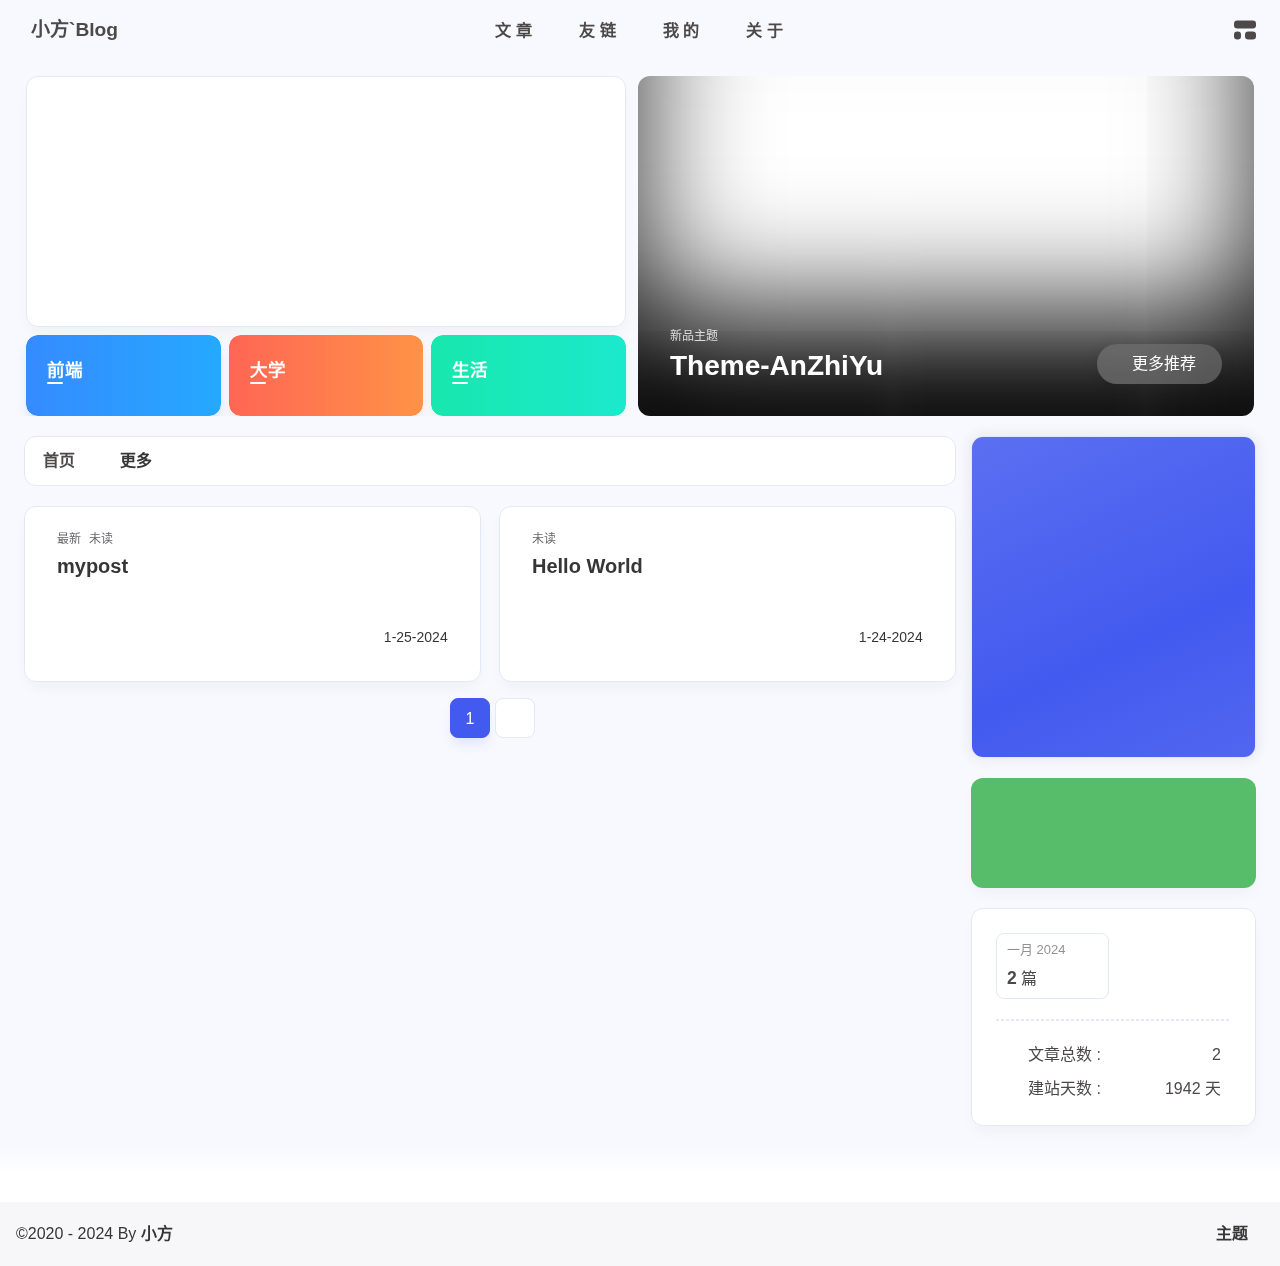
==== index.html @ be7a4ee2 "Site updated: 2024-01-31 00:16:30" ====
<!DOCTYPE html><html lang="zh-CN" data-theme="light"><head><meta charset="UTF-8"><meta http-equiv="X-UA-Compatible" content="IE=edge"><meta name="viewport" content="width=device-width, initial-scale=1.0, user-scalable=no"><title>小方`Blog - 欲得其上, 比求上上</title><meta name="keywords" content="小方,小方的博客,博客,小方博客,方志伟,Blog"><meta name="author" content="小方,fzw1a1a@gmail.com"><meta name="copyright" content="小方"><meta name="format-detection" content="telephone=no"><meta name="theme-color" content="#f7f9fe"><meta name="mobile-web-app-capable" content="yes"><meta name="apple-touch-fullscreen" content="yes"><meta name="apple-mobile-web-app-title" content="小方`Blog"><meta name="application-name" content="小方`Blog"><meta name="apple-mobile-web-app-capable" content="yes"><meta name="apple-mobile-web-app-status-bar-style" content="#f7f9fe"><meta property="og:type" content="website"><meta property="og:title" content="小方`Blog"><meta property="og:url" content="http://example.com/index.html"><meta property="og:site_name" content="小方`Blog"><meta property="og:description" content="一个有趣的博客"><meta property="og:locale" content="zh-CN"><meta property="og:image" content="https://bu.dusays.com/2023/04/27/64496e511b09c.jpg"><meta property="article:author" content="小方"><meta property="article:tag" content="小方,小方的博客,博客,小方博客,方志伟,Blog"><meta name="twitter:card" content="summary"><meta name="twitter:image" content="https://bu.dusays.com/2023/04/27/64496e511b09c.jpg"><meta name="description" content="一个有趣的博客"><link rel="shortcut icon" href="/favicon.ico"><link rel="canonical" href="http://example.com/"><link rel="preconnect" href="//cdn.cbd.int"/><meta name="google-site-verification" content="xxx"/><meta name="baidu-site-verification" content="code-xxx"/><meta name="msvalidate.01" content="xxx"/><link rel="stylesheet" href="/css/index.css"><link rel="stylesheet" href="https://cdn.cbd.int/node-snackbar@0.1.16/dist/snackbar.min.css" media="print" onload="this.media='all'"><link rel="stylesheet" href="https://cdn.cbd.int/@fancyapps/ui@5.0.28/dist/fancybox/fancybox.css" media="print" onload="this.media='all'"><script>const GLOBAL_CONFIG = {
  linkPageTop: undefined,
  peoplecanvas: {"enable":true,"img":"https://upload-bbs.miyoushe.com/upload/2023/09/03/125766904/ee23df8517f3c3e3efc4145658269c06_5714860933110284659.png"},
  postHeadAiDescription: {"enable":true,"gptName":"AnZhiYu","mode":"local","switchBtn":false,"btnLink":"https://afdian.net/item/886a79d4db6711eda42a52540025c377","randomNum":3,"basicWordCount":1000,"key":"xxxx","Referer":"https://xx.xx/"},
  diytitle: {"enable":true,"leaveTitle":"w(ﾟДﾟ)w 不要走！再看看嘛！","backTitle":"♪(^∇^*)欢迎肥来！"},
  LA51: undefined,
  greetingBox: undefined,
  twikooEnvId: '',
  commentBarrageConfig:undefined,
  root: '/',
  preloader: {"source":3},
  friends_vue_info: undefined,
  navMusic: true,
  mainTone: undefined,
  authorStatus: undefined,
  algolia: undefined,
  localSearch: {"path":"/search.xml","preload":true,"languages":{"hits_empty":"找不到您查询的内容：${query}"}},
  translate: {"defaultEncoding":2,"translateDelay":0,"msgToTraditionalChinese":"繁","msgToSimplifiedChinese":"简","rightMenuMsgToTraditionalChinese":"转为繁体","rightMenuMsgToSimplifiedChinese":"转为简体"},
  noticeOutdate: undefined,
  highlight: {"plugin":"highlight.js","highlightCopy":true,"highlightLang":true,"highlightHeightLimit":330},
  copy: {
    success: '复制成功',
    error: '复制错误',
    noSupport: '浏览器不支持'
  },
  relativeDate: {
    homepage: false,
    simplehomepage: true,
    post: false
  },
  runtime: '天',
  date_suffix: {
    just: '刚刚',
    min: '分钟前',
    hour: '小时前',
    day: '天前',
    month: '个月前'
  },
  copyright: {"copy":true,"copyrightEbable":false,"limitCount":50,"languages":{"author":"作者: 小方","link":"链接: ","source":"来源: 小方`Blog","info":"著作权归作者所有。商业转载请联系作者获得授权，非商业转载请注明出处。","copySuccess":"复制成功，复制和转载请标注本文地址"}},
  lightbox: 'fancybox',
  Snackbar: {"chs_to_cht":"你已切换为繁体","cht_to_chs":"你已切换为简体","day_to_night":"你已切换为深色模式","night_to_day":"你已切换为浅色模式","bgLight":"#425AEF","bgDark":"#1f1f1f","position":"top-center"},
  source: {
    justifiedGallery: {
      js: 'https://cdn.cbd.int/flickr-justified-gallery@2.1.2/dist/fjGallery.min.js',
      css: 'https://cdn.cbd.int/flickr-justified-gallery@2.1.2/dist/fjGallery.css'
    }
  },
  isPhotoFigcaption: false,
  islazyload: true,
  isAnchor: false,
  shortcutKey: undefined,
  autoDarkmode: true
}</script><script id="config-diff">var GLOBAL_CONFIG_SITE = {
  configTitle: '小方`Blog',
  title: '小方`Blog',
  postAI: '',
  pageFillDescription: '一个有趣的博客',
  isPost: false,
  isHome: true,
  isHighlightShrink: true,
  isToc: false,
  postUpdate: '2024-01-31 00:16:24',
  postMainColor: '',
}</script><noscript><style type="text/css">
  #nav {
    opacity: 1
  }
  .justified-gallery img {
    opacity: 1
  }

  #recent-posts time,
  #post-meta time {
    display: inline !important
  }
</style></noscript><script>(win=>{
      win.saveToLocal = {
        set: (key, value, ttl) => {
          if (ttl === 0) return
          const now = Date.now()
          const expiry = now + ttl * 86400000
          const item = {
            value,
            expiry
          }
          localStorage.setItem(key, JSON.stringify(item))
        },
      
        get: key => {
          const itemStr = localStorage.getItem(key)
      
          if (!itemStr) {
            return undefined
          }
          const item = JSON.parse(itemStr)
          const now = Date.now()
      
          if (now > item.expiry) {
            localStorage.removeItem(key)
            return undefined
          }
          return item.value
        }
      }
    
      win.getScript = (url, attr = {}) => new Promise((resolve, reject) => {
        const script = document.createElement('script')
        script.src = url
        script.async = true
        script.onerror = reject
        script.onload = script.onreadystatechange = function() {
          const loadState = this.readyState
          if (loadState && loadState !== 'loaded' && loadState !== 'complete') return
          script.onload = script.onreadystatechange = null
          resolve()
        }

        Object.keys(attr).forEach(key => {
          script.setAttribute(key, attr[key])
        })

        document.head.appendChild(script)
      })
    
      win.getCSS = (url, id = false) => new Promise((resolve, reject) => {
        const link = document.createElement('link')
        link.rel = 'stylesheet'
        link.href = url
        if (id) link.id = id
        link.onerror = reject
        link.onload = link.onreadystatechange = function() {
          const loadState = this.readyState
          if (loadState && loadState !== 'loaded' && loadState !== 'complete') return
          link.onload = link.onreadystatechange = null
          resolve()
        }
        document.head.appendChild(link)
      })
    
      win.activateDarkMode = () => {
        document.documentElement.setAttribute('data-theme', 'dark')
        if (document.querySelector('meta[name="theme-color"]') !== null) {
          document.querySelector('meta[name="theme-color"]').setAttribute('content', '#18171d')
        }
      }
      win.activateLightMode = () => {
        document.documentElement.setAttribute('data-theme', 'light')
        if (document.querySelector('meta[name="theme-color"]') !== null) {
          document.querySelector('meta[name="theme-color"]').setAttribute('content', '#f7f9fe')
        }
      }
      const t = saveToLocal.get('theme')
    
          const isDarkMode = window.matchMedia('(prefers-color-scheme: dark)').matches
          const isLightMode = window.matchMedia('(prefers-color-scheme: light)').matches
          const isNotSpecified = window.matchMedia('(prefers-color-scheme: no-preference)').matches
          const hasNoSupport = !isDarkMode && !isLightMode && !isNotSpecified

          if (t === undefined) {
            if (isLightMode) activateLightMode()
            else if (isDarkMode) activateDarkMode()
            else if (isNotSpecified || hasNoSupport) {
              const now = new Date()
              const hour = now.getHours()
              const isNight = hour <= 6 || hour >= 18
              isNight ? activateDarkMode() : activateLightMode()
            }
            window.matchMedia('(prefers-color-scheme: dark)').addListener(e => {
              if (saveToLocal.get('theme') === undefined) {
                e.matches ? activateDarkMode() : activateLightMode()
              }
            })
          } else if (t === 'light') activateLightMode()
          else activateDarkMode()
        
      const asideStatus = saveToLocal.get('aside-status')
      if (asideStatus !== undefined) {
        if (asideStatus === 'hide') {
          document.documentElement.classList.add('hide-aside')
        } else {
          document.documentElement.classList.remove('hide-aside')
        }
      }
    
      const detectApple = () => {
        if(/iPad|iPhone|iPod|Macintosh/.test(navigator.userAgent)){
          document.documentElement.classList.add('apple')
        }
      }
      detectApple()
    })(window)</script><meta name="generator" content="Hexo 6.3.0"></head><body data-type="anzhiyu"><div id="web_bg"></div><div id="an_music_bg"></div><div id="loading-box" onclick="document.getElementById(&quot;loading-box&quot;).classList.add(&quot;loaded&quot;)"><div class="loading-bg"><img class="loading-img nolazyload" alt="加载头像" src="https://npm.elemecdn.com/anzhiyu-blog-static@1.0.4/img/avatar.jpg"/><div class="loading-image-dot"></div></div></div><script>const preloader = {
  endLoading: () => {
    document.getElementById('loading-box').classList.add("loaded");
  },
  initLoading: () => {
    document.getElementById('loading-box').classList.remove("loaded")
  }
}
window.addEventListener('load',()=> { preloader.endLoading() })
setTimeout(function(){preloader.endLoading();},10000)

if (true) {
  document.addEventListener('pjax:send', () => { preloader.initLoading() })
  document.addEventListener('pjax:complete', () => { preloader.endLoading() })
}</script><link rel="stylesheet" href="https://cdn.cbd.int/anzhiyu-theme-static@1.1.10/progress_bar/progress_bar.css"/><script async="async" src="https://cdn.cbd.int/pace-js@1.2.4/pace.min.js" data-pace-options="{ &quot;restartOnRequestAfter&quot;:false,&quot;eventLag&quot;:false}"></script><div class="page" id="body-wrap"><header class="not-top-img" id="page-header"><nav id="nav"><div id="nav-group"><span id="blog_name"><a id="site-name" href="/" accesskey="h"><div class="title">小方`Blog</div><i class="anzhiyufont anzhiyu-icon-house-chimney"></i></a><div id="he-plugin-simple"></div><script>var WIDGET = {
  "CONFIG": {
    "modules": "0124",
    "background": "2",
    "tmpColor": "FFFFFF",
    "tmpSize": "16",
    "cityColor": "FFFFFF",
    "citySize": "16",
    "aqiColor": "E8D87B",
    "aqiSize": "16",
    "weatherIconSize": "24",
    "alertIconSize": "18",
    "padding": "10px 10px 10px 10px",
    "shadow": "0",
    "language": "auto",
    "borderRadius": "20",
    "fixed": "true",
    "vertical": "top",
    "horizontal": "left",
    "left": "20",
    "top": "7.1",
    "key": "df245676fb434a0691ead1c63341cd94"
  }
}
</script><link rel="stylesheet" href="https://widget.qweather.net/simple/static/css/he-simple.css?v=1.4.0"/><script src="https://widget.qweather.net/simple/static/js/he-simple.js?v=1.4.0"></script></span><div class="mask-name-container"><div id="name-container"><a id="page-name" href="javascript:anzhiyu.scrollToDest(0, 500)">PAGE_NAME</a></div></div><div id="menus"><div class="menus_items"><div class="menus_item"><a class="site-page" href="javascript:void(0);"><span> 文章</span></a><ul class="menus_item_child"><li><a class="site-page child faa-parent animated-hover" href="/archives/"><i class="anzhiyufont anzhiyu-icon-box-archive faa-tada" style="font-size: 0.9em;"></i><span> 隧道</span></a></li><li><a class="site-page child faa-parent animated-hover" href="/categories/"><i class="anzhiyufont anzhiyu-icon-shapes faa-tada" style="font-size: 0.9em;"></i><span> 分类</span></a></li><li><a class="site-page child faa-parent animated-hover" href="/tags/"><i class="anzhiyufont anzhiyu-icon-tags faa-tada" style="font-size: 0.9em;"></i><span> 标签</span></a></li></ul></div><div class="menus_item"><a class="site-page" href="javascript:void(0);"><span> 友链</span></a><ul class="menus_item_child"><li><a class="site-page child faa-parent animated-hover" href="/link/"><i class="anzhiyufont anzhiyu-icon-link faa-tada" style="font-size: 0.9em;"></i><span> 友人帐</span></a></li><li><a class="site-page child faa-parent animated-hover" href="/fcircle/"><i class="anzhiyufont anzhiyu-icon-artstation faa-tada" style="font-size: 0.9em;"></i><span> 朋友圈</span></a></li><li><a class="site-page child faa-parent animated-hover" href="/comments/"><i class="anzhiyufont anzhiyu-icon-envelope faa-tada" style="font-size: 0.9em;"></i><span> 留言板</span></a></li></ul></div><div class="menus_item"><a class="site-page" href="javascript:void(0);"><span> 我的</span></a><ul class="menus_item_child"><li><a class="site-page child faa-parent animated-hover" href="/music/"><i class="anzhiyufont anzhiyu-icon-music faa-tada" style="font-size: 0.9em;"></i><span> 音乐馆</span></a></li><li><a class="site-page child faa-parent animated-hover" href="/bangumis/"><i class="anzhiyufont anzhiyu-icon-bilibili faa-tada" style="font-size: 0.9em;"></i><span> 追番页</span></a></li><li><a class="site-page child faa-parent animated-hover" href="/album/"><i class="anzhiyufont anzhiyu-icon-images faa-tada" style="font-size: 0.9em;"></i><span> 相册集</span></a></li><li><a class="site-page child faa-parent animated-hover" href="/air-conditioner/"><i class="anzhiyufont anzhiyu-icon-fan faa-tada" style="font-size: 0.9em;"></i><span> 小空调</span></a></li></ul></div><div class="menus_item"><a class="site-page" href="javascript:void(0);"><span> 关于</span></a><ul class="menus_item_child"><li><a class="site-page child faa-parent animated-hover" href="/about/"><i class="anzhiyufont anzhiyu-icon-paper-plane faa-tada" style="font-size: 0.9em;"></i><span> 关于本人</span></a></li><li><a class="site-page child faa-parent animated-hover" href="/essay/"><i class="anzhiyufont anzhiyu-icon-lightbulb faa-tada" style="font-size: 0.9em;"></i><span> 闲言碎语</span></a></li><li><a class="site-page child faa-parent animated-hover" href="javascript:toRandomPost()"><i class="anzhiyufont anzhiyu-icon-shoe-prints1 faa-tada" style="font-size: 0.9em;"></i><span> 随便逛逛</span></a></li></ul></div></div></div><div id="nav-right"><div class="nav-button" id="randomPost_button"><a class="site-page" onclick="toRandomPost()" title="随机前往一个文章" href="javascript:void(0);"><i class="anzhiyufont anzhiyu-icon-dice"></i></a></div><div class="nav-button" id="search-button"><a class="site-page social-icon search" href="javascript:void(0);" title="搜索🔍" accesskey="s"><i class="anzhiyufont anzhiyu-icon-magnifying-glass"></i><span> 搜索</span></a></div><input id="center-console" type="checkbox"/><label class="widget" for="center-console" title="中控台" onclick="anzhiyu.switchConsole();"><i class="left"></i><i class="widget center"></i><i class="widget right"></i></label><div id="console"><div class="console-card-group-reward"><ul class="reward-all console-card"><li class="reward-item"><a href="https://npm.elemecdn.com/anzhiyu-blog@1.1.6/img/post/common/qrcode-weichat.png" target="_blank"><img class="post-qr-code-img" alt="微信" src= "[data-uri]" onerror="this.onerror=null,this.src=&quot;/img/404.jpg&quot;" data-lazy-src="https://npm.elemecdn.com/anzhiyu-blog@1.1.6/img/post/common/qrcode-weichat.png"/></a><div class="post-qr-code-desc">微信</div></li><li class="reward-item"><a href="https://npm.elemecdn.com/anzhiyu-blog@1.1.6/img/post/common/qrcode-alipay.png" target="_blank"><img class="post-qr-code-img" alt="支付宝" src= "[data-uri]" onerror="this.onerror=null,this.src=&quot;/img/404.jpg&quot;" data-lazy-src="https://npm.elemecdn.com/anzhiyu-blog@1.1.6/img/post/common/qrcode-alipay.png"/></a><div class="post-qr-code-desc">支付宝</div></li></ul></div><div class="console-card-group"><div class="console-card-group-left"><div class="console-card" id="card-newest-comments"><div class="card-content"><div class="author-content-item-tips">互动</div><span class="author-content-item-title"> 最新评论</span></div><div class="aside-list"><span>正在加载中...</span></div></div></div><div class="console-card-group-right"><div class="console-card tags"><div class="card-content"><div class="author-content-item-tips">兴趣点</div><span class="author-content-item-title">寻找你感兴趣的领域</span></div></div><div class="console-card history"><div class="item-headline"><i class="anzhiyufont anzhiyu-icon-box-archiv"></i><span>文章</span></div><div class="card-archives"><div class="item-headline"><i class="anzhiyufont anzhiyu-icon-archive"></i><span>归档</span></div><ul class="card-archive-list"><li class="card-archive-list-item"><a class="card-archive-list-link" href="/archives/2024/01/"><span class="card-archive-list-date">一月 2024</span><div class="card-archive-list-count-group"><span class="card-archive-list-count">2</span><span>篇</span></div></a></li></ul></div><hr/></div></div></div><div class="button-group"><div class="console-btn-item"><a class="darkmode_switchbutton" title="显示模式切换" href="javascript:void(0);"><i class="anzhiyufont anzhiyu-icon-moon"></i></a></div><div class="console-btn-item" id="consoleHideAside" onclick="anzhiyu.hideAsideBtn()" title="边栏显示控制"><a class="asideSwitch"><i class="anzhiyufont anzhiyu-icon-arrows-left-right"></i></a></div><div class="console-btn-item" id="consoleMusic" onclick="anzhiyu.musicToggle()" title="音乐开关"><a class="music-switch"><i class="anzhiyufont anzhiyu-icon-music"></i></a></div></div><div class="console-mask" onclick="anzhiyu.hideConsole()" href="javascript:void(0);"></div></div><div class="nav-button" id="nav-totop"><a class="totopbtn" href="javascript:void(0);"><i class="anzhiyufont anzhiyu-icon-arrow-up"></i><span id="percent" onclick="anzhiyu.scrollToDest(0,500)">0</span></a></div><div id="toggle-menu"><a class="site-page" href="javascript:void(0);" title="切换"><i class="anzhiyufont anzhiyu-icon-bars"></i></a></div></div></div></nav></header><main id="blog-container"><div id="home_top"><div class="swiper_container_card" style="height: auto;width: 100%"><div id="bannerGroup"><div id="random-banner"><canvas id="peoplecanvas"></canvas><a id="random-hover" href="javascript:toRandomPost()"><i class="anzhiyufont anzhiyu-icon-paper-plane"></i><div class="bannerText">随便逛逛<i class="anzhiyufont anzhiyu-icon-arrow-right"></i></div></a></div><div class="categoryGroup"><div class="categoryItem" style="box-shadow:var(--anzhiyu-shadow-blue)"><a class="categoryButton blue" href="/categories/%E5%89%8D%E7%AB%AF%E5%BC%80%E5%8F%91/"><span class="categoryButtonText">前端</span><i class="anzhiyufont anzhiyu-icon-dove"></i></a></div><div class="categoryItem" style="box-shadow:var(--anzhiyu-shadow-red)"><a class="categoryButton red" href="/categories/%E5%A4%A7%E5%AD%A6%E7%94%9F%E6%B6%AF/"><span class="categoryButtonText">大学</span><i class="anzhiyufont anzhiyu-icon-fire"></i></a></div><div class="categoryItem" style="box-shadow:var(--anzhiyu-shadow-green)"><a class="categoryButton green" href="/categories/%E7%94%9F%E6%B4%BB%E6%97%A5%E5%B8%B8/"><span class="categoryButtonText">生活</span><i class="anzhiyufont anzhiyu-icon-book"></i></a></div></div></div><div class="topGroup"><div class="recent-post-item" onclick="pjax.loadUrl(&quot;/posts/bd9a.html&quot;)"><div class="post_cover left_radius"><a href="posts/bd9a.html" title="mypost"><span class="recent-post-top-text">荐</span><img class="post_bg" onerror="this.onerror=null;this.src='/img/404.jpg'" alt="cover"></a></div><div class="recent-post-info"><a class="article-title" href="posts/bd9a.html" title="mypost">mypost</a></div></div><div class="recent-post-item" onclick="pjax.loadUrl(&quot;/posts/3eeb.html&quot;)"><div class="post_cover left_radius"><a href="posts/3eeb.html" title="Hello World"><span class="recent-post-top-text">荐</span><img class="post_bg" onerror="this.onerror=null;this.src='/img/404.jpg'" alt="cover"></a></div><div class="recent-post-info"><a class="article-title" href="posts/3eeb.html" title="Hello World">Hello World</a></div></div><a class="todayCard" id="todayCard" target="_blank" rel="noopener" href="https://docs.anheyu.com/" style="z-index: 1;"><div class="todayCard-info"><div class="todayCard-tips">新品主题</div><div class="todayCard-title">Theme-AnZhiYu</div></div><img class="todayCard-cover" src= "[data-uri]" onerror="this.onerror=null,this.src=&quot;/img/404.jpg&quot;" data-lazy-src="https://bu.dusays.com/2023/05/13/645fa3cf90d70.webp" onerror="this.onerror=null;this.src='/img/404.jpg'" alt="封面"><div class="banner-button-group"><div class="banner-button" onclick="event.stopPropagation();event.preventDefault();anzhiyu.hideTodayCard();"><i class="anzhiyufont anzhiyu-icon-arrow-circle-right"></i><span class="banner-button-text">更多推荐</span></div></div></a></div><link rel="stylesheet"></div></div><div class="layout" id="content-inner"><div class="recent-posts" id="recent-posts"><div id="categoryBar"><div class="category-bar" id="category-bar"><div id="catalog-bar"><div id="catalog-list"><div class="catalog-list-item" id="首页"><a href="/">首页</a></div></div><div class="category-bar-next" id="category-bar-next" onclick="anzhiyu.scrollCategoryBarToRight()"><i class="anzhiyufont anzhiyu-icon-angle-double-right"></i></div><a class="catalog-more" href="/categories/">更多</a></div></div></div><div class="recent-post-item lastestpost-item" onclick="pjax.loadUrl('/posts/bd9a.html')"><div class="recent-post-info no-cover"><div class="recent-post-info-top"><div class="recent-post-info-top-tips"><span class="newPost">最新</span><a class="unvisited-post" href="/posts/bd9a.html" title="mypost">未读</a></div><a class="article-title" href="/posts/bd9a.html" title="mypost">mypost</a></div><div class="article-meta-wrap"><span class="post-meta-date"><i class="anzhiyufont anzhiyu-icon-calendar-days" style="font-size: 15px; display:none"></i><span class="article-meta-label">发表于</span><time datetime="2024-01-25T00:39:28.000Z" title="发表于 2024-01-25 08:39:28" time="2024-01-25 08:39:28">2024-01-25</time><time class="time_hidden" datetime="2024-01-30T12:40:50.560Z" title="更新于 2024-01-30 20:40:50" time="2024-01-30 20:40:50">2024-01-30</time></span></div><div class="content"></div></div></div><div class="recent-post-item" onclick="pjax.loadUrl('/posts/3eeb.html')"><div class="recent-post-info no-cover"><div class="recent-post-info-top"><div class="recent-post-info-top-tips"><a class="unvisited-post" href="/posts/3eeb.html" title="Hello World">未读</a></div><a class="article-title" href="/posts/3eeb.html" title="Hello World">Hello World</a></div><div class="article-meta-wrap"><span class="post-meta-date"><i class="anzhiyufont anzhiyu-icon-calendar-days" style="font-size: 15px; display:none"></i><span class="article-meta-label">发表于</span><time datetime="2024-01-24T19:11:52.735Z" title="发表于 2024-01-25 03:11:52" time="2024-01-25 03:11:52">2024-01-25</time><time class="time_hidden" datetime="2024-01-30T12:40:50.559Z" title="更新于 2024-01-30 20:40:50" time="2024-01-30 20:40:50">2024-01-30</time></span></div><div class="content">Welcome to Hexo! This is your very first post. Check documentation for more info. If you get any problems when using Hexo, you can find the answer in troubleshooting or you can ask me on GitHub.
Quick StartCreate a new post$ hexo new &quot;My New Post&quot;

More info: Writing
Run server$ hexo server

More info: Server
Generate static files$ hexo generate

More info: Generating
Deploy to remote sites$ hexo deploy

More info: Deployment
</div></div></div><nav id="pagination"><div class="pagination"><span class="page-number current">1</span><div class="toPageGroup"><input id="toPageText" oninput="value=value.replace(/[^0-9]/g,'')" maxlength="3" onkeyup="this.value=this.value.replace(/[^u4e00-u9fa5w]/g,'')" aria-label="toPage"><a id="toPageButton" onclick="anzhiyu.toPage()"><i class="anzhiyufont anzhiyu-icon-angles-right" style="font-weight: inherit; font-size: 1rem;"></i></a></div></div></nav></div><div class="aside-content" id="aside-content"><div class="card-widget card-info"><div class="card-content"><div class="author-info-avatar"><img class="avatar-img" src= "[data-uri]" onerror="this.onerror=null,this.src=&quot;/img/404.jpg&quot;" data-lazy-src="https://bu.dusays.com/2023/04/27/64496e511b09c.jpg" onerror="this.onerror=null;this.src='/img/friend_404.gif'" alt="avatar"/></div><div class="author-info__description">一个有趣的博客</div></div></div><div class="card-widget anzhiyu-right-widget" id="card-wechat" onclick="null"><div id="flip-wrapper"><div id="flip-content"><div class="face" style="background: url(https://bu.dusays.com/2023/01/13/63c02edf44033.png) center center / 100% no-repeat"></div><div class="back face" style="background: url(https://bu.dusays.com/2023/05/13/645fa415e8694.png) center center / 100% no-repeat"></div></div></div></div><div class="sticky_layout"><div class="card-widget"><div class="card-archives"><div class="item-headline"><i class="anzhiyufont anzhiyu-icon-archive"></i><span>归档</span></div><ul class="card-archive-list"><li class="card-archive-list-item"><a class="card-archive-list-link" href="/archives/2024/01/"><span class="card-archive-list-date">一月 2024</span><div class="card-archive-list-count-group"><span class="card-archive-list-count">2</span><span>篇</span></div></a></li></ul></div><hr/><div class="card-webinfo"><div class="item-headline"><i class="anzhiyufont anzhiyu-icon-chart-line"></i><span>网站资讯</span></div><div class="webinfo"><div class="webinfo-item"><div class="webinfo-item-title"><i class="anzhiyufont anzhiyu-icon-file-lines"></i><div class="item-name">文章总数 :</div></div><div class="item-count">2</div></div><div class="webinfo-item"><div class="webinfo-item-title"><i class="anzhiyufont anzhiyu-icon-stopwatch"></i><div class="item-name">建站天数 :</div></div><div class="item-count" id="runtimeshow" data-publishDate="2021-03-31T16:00:00.000Z"><i class="anzhiyufont anzhiyu-icon-spinner anzhiyu-spin"></i></div></div></div></div></div></div></div></div></main><footer id="footer"><div id="footer-wrap"></div><div id="footer-bar"><div class="footer-bar-links"><div class="footer-bar-left"><div id="footer-bar-tips"><div class="copyright">&copy;2020 - 2024 By <a class="footer-bar-link" href="/" title="小方" target="_blank">小方</a></div></div><div id="footer-type-tips"></div></div><div class="footer-bar-right"><a class="footer-bar-link" target="_blank" rel="noopener" href="https://github.com/anzhiyu-c/hexo-theme-anzhiyu" title="主题">主题</a></div></div></div></footer></div><div id="sidebar"><div id="menu-mask"></div><div id="sidebar-menus"><div class="sidebar-site-data site-data is-center"><a href="/archives/" title="archive"><div class="headline">文章</div><div class="length-num">2</div></a><a href="/tags/" title="tag"><div class="headline">标签</div><div class="length-num">0</div></a><a href="/categories/" title="category"><div class="headline">分类</div><div class="length-num">0</div></a></div><span class="sidebar-menu-item-title">功能</span><div class="sidebar-menu-item"><a class="darkmode_switchbutton menu-child" href="javascript:void(0);" title="显示模式"><i class="anzhiyufont anzhiyu-icon-circle-half-stroke"></i><span>显示模式</span></a></div><div class="back-menu-list-groups"><div class="back-menu-list-group"><div class="back-menu-list-title">网页</div><div class="back-menu-list"><a class="back-menu-item" target="_blank" rel="noopener" href="https://blog.anheyu.com/" title="博客"><img class="back-menu-item-icon" src= "[data-uri]" onerror="this.onerror=null,this.src=&quot;/img/404.jpg&quot;" data-lazy-src="/img/favicon.ico" alt="博客"/><span class="back-menu-item-text">博客</span></a></div></div><div class="back-menu-list-group"><div class="back-menu-list-title">项目</div><div class="back-menu-list"><a class="back-menu-item" target="_blank" rel="noopener" href="https://image.anheyu.com/" title="安知鱼图床"><img class="back-menu-item-icon" src= "[data-uri]" onerror="this.onerror=null,this.src=&quot;/img/404.jpg&quot;" data-lazy-src="https://image.anheyu.com/favicon.ico" alt="安知鱼图床"/><span class="back-menu-item-text">安知鱼图床</span></a></div></div></div><div class="menus_items"><div class="menus_item"><a class="site-page" href="javascript:void(0);"><span> 文章</span></a><ul class="menus_item_child"><li><a class="site-page child faa-parent animated-hover" href="/archives/"><i class="anzhiyufont anzhiyu-icon-box-archive faa-tada" style="font-size: 0.9em;"></i><span> 隧道</span></a></li><li><a class="site-page child faa-parent animated-hover" href="/categories/"><i class="anzhiyufont anzhiyu-icon-shapes faa-tada" style="font-size: 0.9em;"></i><span> 分类</span></a></li><li><a class="site-page child faa-parent animated-hover" href="/tags/"><i class="anzhiyufont anzhiyu-icon-tags faa-tada" style="font-size: 0.9em;"></i><span> 标签</span></a></li></ul></div><div class="menus_item"><a class="site-page" href="javascript:void(0);"><span> 友链</span></a><ul class="menus_item_child"><li><a class="site-page child faa-parent animated-hover" href="/link/"><i class="anzhiyufont anzhiyu-icon-link faa-tada" style="font-size: 0.9em;"></i><span> 友人帐</span></a></li><li><a class="site-page child faa-parent animated-hover" href="/fcircle/"><i class="anzhiyufont anzhiyu-icon-artstation faa-tada" style="font-size: 0.9em;"></i><span> 朋友圈</span></a></li><li><a class="site-page child faa-parent animated-hover" href="/comments/"><i class="anzhiyufont anzhiyu-icon-envelope faa-tada" style="font-size: 0.9em;"></i><span> 留言板</span></a></li></ul></div><div class="menus_item"><a class="site-page" href="javascript:void(0);"><span> 我的</span></a><ul class="menus_item_child"><li><a class="site-page child faa-parent animated-hover" href="/music/"><i class="anzhiyufont anzhiyu-icon-music faa-tada" style="font-size: 0.9em;"></i><span> 音乐馆</span></a></li><li><a class="site-page child faa-parent animated-hover" href="/bangumis/"><i class="anzhiyufont anzhiyu-icon-bilibili faa-tada" style="font-size: 0.9em;"></i><span> 追番页</span></a></li><li><a class="site-page child faa-parent animated-hover" href="/album/"><i class="anzhiyufont anzhiyu-icon-images faa-tada" style="font-size: 0.9em;"></i><span> 相册集</span></a></li><li><a class="site-page child faa-parent animated-hover" href="/air-conditioner/"><i class="anzhiyufont anzhiyu-icon-fan faa-tada" style="font-size: 0.9em;"></i><span> 小空调</span></a></li></ul></div><div class="menus_item"><a class="site-page" href="javascript:void(0);"><span> 关于</span></a><ul class="menus_item_child"><li><a class="site-page child faa-parent animated-hover" href="/about/"><i class="anzhiyufont anzhiyu-icon-paper-plane faa-tada" style="font-size: 0.9em;"></i><span> 关于本人</span></a></li><li><a class="site-page child faa-parent animated-hover" href="/essay/"><i class="anzhiyufont anzhiyu-icon-lightbulb faa-tada" style="font-size: 0.9em;"></i><span> 闲言碎语</span></a></li><li><a class="site-page child faa-parent animated-hover" href="javascript:toRandomPost()"><i class="anzhiyufont anzhiyu-icon-shoe-prints1 faa-tada" style="font-size: 0.9em;"></i><span> 随便逛逛</span></a></li></ul></div></div><span class="sidebar-menu-item-title">标签</span></div></div><div id="rightside"><div id="rightside-config-hide"><button id="translateLink" type="button" title="简繁转换">繁</button><button id="darkmode" type="button" title="浅色和深色模式转换"><i class="anzhiyufont anzhiyu-icon-circle-half-stroke"></i></button><button id="hide-aside-btn" type="button" title="单栏和双栏切换"><i class="anzhiyufont anzhiyu-icon-arrows-left-right"></i></button></div><div id="rightside-config-show"><button id="rightside-config" type="button" title="设置"><i class="anzhiyufont anzhiyu-icon-gear"></i></button><button id="go-up" type="button" title="回到顶部"><i class="anzhiyufont anzhiyu-icon-arrow-up"></i></button></div></div><div id="nav-music"><a id="nav-music-hoverTips" onclick="anzhiyu.musicToggle()" accesskey="m">播放音乐</a><div id="console-music-bg"></div><meting-js id="8152976493" server="netease" type="playlist" mutex="true" preload="none" theme="var(--anzhiyu-main)" data-lrctype="0" order="random" volume="0.7"></meting-js></div><div id="local-search"><div class="search-dialog"><nav class="search-nav"><span class="search-dialog-title">搜索</span><span id="loading-status"></span><button class="search-close-button"><i class="anzhiyufont anzhiyu-icon-xmark"></i></button></nav><div class="is-center" id="loading-database"><i class="anzhiyufont anzhiyu-icon-spinner anzhiyu-pulse-icon"></i><span>  数据库加载中</span></div><div class="search-wrap"><div id="local-search-input"><div class="local-search-box"><input class="local-search-box--input" placeholder="搜索文章" type="text"/></div></div><hr/><div id="local-search-results"></div></div></div><div id="search-mask"></div></div><div id="rightMenu"><div class="rightMenu-group rightMenu-small"><div class="rightMenu-item" id="menu-backward"><i class="anzhiyufont anzhiyu-icon-arrow-left"></i></div><div class="rightMenu-item" id="menu-forward"><i class="anzhiyufont anzhiyu-icon-arrow-right"></i></div><div class="rightMenu-item" id="menu-refresh"><i class="anzhiyufont anzhiyu-icon-arrow-rotate-right" style="font-size: 1rem;"></i></div><div class="rightMenu-item" id="menu-top"><i class="anzhiyufont anzhiyu-icon-arrow-up"></i></div></div><div class="rightMenu-group rightMenu-line rightMenuPlugin"><div class="rightMenu-item" id="menu-copytext"><i class="anzhiyufont anzhiyu-icon-copy"></i><span>复制选中文本</span></div><div class="rightMenu-item" id="menu-pastetext"><i class="anzhiyufont anzhiyu-icon-paste"></i><span>粘贴文本</span></div><a class="rightMenu-item" id="menu-commenttext"><i class="anzhiyufont anzhiyu-icon-comment-medical"></i><span>引用到评论</span></a><div class="rightMenu-item" id="menu-newwindow"><i class="anzhiyufont anzhiyu-icon-window-restore"></i><span>新窗口打开</span></div><div class="rightMenu-item" id="menu-copylink"><i class="anzhiyufont anzhiyu-icon-link"></i><span>复制链接地址</span></div><div class="rightMenu-item" id="menu-copyimg"><i class="anzhiyufont anzhiyu-icon-images"></i><span>复制此图片</span></div><div class="rightMenu-item" id="menu-downloadimg"><i class="anzhiyufont anzhiyu-icon-download"></i><span>下载此图片</span></div><div class="rightMenu-item" id="menu-newwindowimg"><i class="anzhiyufont anzhiyu-icon-window-restore"></i><span>新窗口打开图片</span></div><div class="rightMenu-item" id="menu-search"><i class="anzhiyufont anzhiyu-icon-magnifying-glass"></i><span>站内搜索</span></div><div class="rightMenu-item" id="menu-searchBaidu"><i class="anzhiyufont anzhiyu-icon-magnifying-glass"></i><span>百度搜索</span></div><div class="rightMenu-item" id="menu-music-toggle"><i class="anzhiyufont anzhiyu-icon-play"></i><span>播放音乐</span></div><div class="rightMenu-item" id="menu-music-back"><i class="anzhiyufont anzhiyu-icon-backward"></i><span>切换到上一首</span></div><div class="rightMenu-item" id="menu-music-forward"><i class="anzhiyufont anzhiyu-icon-forward"></i><span>切换到下一首</span></div><div class="rightMenu-item" id="menu-music-playlist" onclick="window.open(&quot;https://y.qq.com/n/ryqq/playlist/8802438608&quot;, &quot;_blank&quot;);" style="display: none;"><i class="anzhiyufont anzhiyu-icon-radio"></i><span>查看所有歌曲</span></div><div class="rightMenu-item" id="menu-music-copyMusicName"><i class="anzhiyufont anzhiyu-icon-copy"></i><span>复制歌名</span></div></div><div class="rightMenu-group rightMenu-line rightMenuOther"><a class="rightMenu-item menu-link" id="menu-randomPost"><i class="anzhiyufont anzhiyu-icon-shuffle"></i><span>随便逛逛</span></a><a class="rightMenu-item menu-link" href="/categories/"><i class="anzhiyufont anzhiyu-icon-cube"></i><span>博客分类</span></a><a class="rightMenu-item menu-link" href="/tags/"><i class="anzhiyufont anzhiyu-icon-tags"></i><span>文章标签</span></a></div><div class="rightMenu-group rightMenu-line rightMenuOther"><a class="rightMenu-item" id="menu-copy" href="javascript:void(0);"><i class="anzhiyufont anzhiyu-icon-copy"></i><span>复制地址</span></a><a class="rightMenu-item" id="menu-commentBarrage" href="javascript:void(0);"><i class="anzhiyufont anzhiyu-icon-message"></i><span class="menu-commentBarrage-text">关闭热评</span></a><a class="rightMenu-item" id="menu-darkmode" href="javascript:void(0);"><i class="anzhiyufont anzhiyu-icon-circle-half-stroke"></i><span class="menu-darkmode-text">深色模式</span></a><a class="rightMenu-item" id="menu-translate" href="javascript:void(0);"><i class="anzhiyufont anzhiyu-icon-language"></i><span>轉為繁體</span></a></div></div><div id="rightmenu-mask"></div><div><script src="/js/utils.js"></script><script src="/js/main.js"></script><script src="/js/tw_cn.js"></script><script src="https://cdn.cbd.int/@fancyapps/ui@5.0.28/dist/fancybox/fancybox.umd.js"></script><script src="https://cdn.cbd.int/instant.page@5.2.0/instantpage.js" type="module"></script><script src="https://cdn.cbd.int/vanilla-lazyload@17.8.5/dist/lazyload.iife.min.js"></script><script src="https://cdn.cbd.int/node-snackbar@0.1.16/dist/snackbar.min.js"></script><canvas id="universe"></canvas><script async src="https://npm.elemecdn.com/anzhiyu-theme-static@1.0.0/dark/dark.js"></script><script>// 消除控制台打印
var HoldLog = console.log;
console.log = function () {};
let now1 = new Date();
queueMicrotask(() => {
  const Log = function () {
    HoldLog.apply(console, arguments);
  }; //在恢复前输出日志
  const grt = new Date("04/01/2021 00:00:00"); //此处修改你的建站时间或者网站上线时间
  now1.setTime(now1.getTime() + 250);
  const days = (now1 - grt) / 1000 / 60 / 60 / 24;
  const dnum = Math.floor(days);
  const ascll = [
    `欢迎使用安知鱼!`,
    `生活明朗, 万物可爱`,
    `
        
       █████╗ ███╗   ██╗███████╗██╗  ██╗██╗██╗   ██╗██╗   ██╗
      ██╔══██╗████╗  ██║╚══███╔╝██║  ██║██║╚██╗ ██╔╝██║   ██║
      ███████║██╔██╗ ██║  ███╔╝ ███████║██║ ╚████╔╝ ██║   ██║
      ██╔══██║██║╚██╗██║ ███╔╝  ██╔══██║██║  ╚██╔╝  ██║   ██║
      ██║  ██║██║ ╚████║███████╗██║  ██║██║   ██║   ╚██████╔╝
      ╚═╝  ╚═╝╚═╝  ╚═══╝╚══════╝╚═╝  ╚═╝╚═╝   ╚═╝    ╚═════╝
        
        `,
    "已上线",
    dnum,
    "天",
    "©2020 By 安知鱼 V1.6.12",
  ];
  const ascll2 = [`NCC2-036`, `调用前置摄像头拍照成功，识别为【小笨蛋】.`, `Photo captured: `, `🤪`];

  setTimeout(
    Log.bind(
      console,
      `\n%c${ascll[0]} %c ${ascll[1]} %c ${ascll[2]} %c${ascll[3]}%c ${ascll[4]}%c ${ascll[5]}\n\n%c ${ascll[6]}\n`,
      "color:#425AEF",
      "",
      "color:#425AEF",
      "color:#425AEF",
      "",
      "color:#425AEF",
      ""
    )
  );
  setTimeout(
    Log.bind(
      console,
      `%c ${ascll2[0]} %c ${ascll2[1]} %c \n${ascll2[2]} %c\n${ascll2[3]}\n`,
      "color:white; background-color:#4fd953",
      "",
      "",
      'background:url("https://npm.elemecdn.com/anzhiyu-blog@1.1.6/img/post/common/tinggge.gif") no-repeat;font-size:450%'
    )
  );

  setTimeout(Log.bind(console, "%c WELCOME %c 你好，小笨蛋.", "color:white; background-color:#4f90d9", ""));

  setTimeout(
    console.warn.bind(
      console,
      "%c ⚡ Powered by 安知鱼 %c 你正在访问 小方 的博客.",
      "color:white; background-color:#f0ad4e",
      ""
    )
  );

  setTimeout(Log.bind(console, "%c W23-12 %c 你已打开控制台.", "color:white; background-color:#4f90d9", ""));

  setTimeout(
    console.warn.bind(console, "%c S013-782 %c 你现在正处于监控中.", "color:white; background-color:#d9534f", "")
  );
});</script><script async src="/anzhiyu/random.js"></script><script src="/js/search/local-search.js"></script><div class="js-pjax"><script>if (typeof gsap === "object") {
  getScript("/js/anzhiyu/people.js", {defer:true})
} else {
  getScript("https://cdn.cbd.int/anzhiyu-theme-static@1.0.0/gsap/gsap.min.js").then(()=>{
    getScript("/js/anzhiyu/people.js", {defer:true})
  });
}</script><input type="hidden" name="page-type" id="page-type" value="anzhiyu"></div><script>var visitorMail = "";
</script><script async data-pjax src="https://cdn.cbd.int/anzhiyu-theme-static@1.0.0/waterfall/waterfall.js"></script><script src="https://lf3-cdn-tos.bytecdntp.com/cdn/expire-1-M/qrcodejs/1.0.0/qrcode.min.js"></script><link rel="stylesheet" href="https://cdn.cbd.int/anzhiyu-theme-static@1.1.9/icon/ali_iconfont_css.css"><link rel="stylesheet" href="https://cdn.cbd.int/anzhiyu-theme-static@1.0.0/aplayer/APlayer.min.css" media="print" onload="this.media='all'"><script src="https://cdn.cbd.int/anzhiyu-blog-static@1.0.1/js/APlayer.min.js"></script><script src="https://cdn.cbd.int/hexo-anzhiyu-music@1.0.1/assets/js/Meting2.min.js"></script><script src="https://cdn.cbd.int/pjax@0.2.8/pjax.min.js"></script><script>let pjaxSelectors = ["head > title","#config-diff","#body-wrap","#rightside-config-hide","#rightside-config-show",".js-pjax"]
var pjax = new Pjax({
  elements: 'a:not([target="_blank"])',
  selectors: pjaxSelectors,
  cacheBust: false,
  analytics: false,
  scrollRestoration: false
})

document.addEventListener('pjax:send', function () {
  // removeEventListener scroll 
  anzhiyu.removeGlobalFnEvent('pjax')
  anzhiyu.removeGlobalFnEvent('themeChange')

  document.getElementById('rightside').classList.remove('rightside-show')
  
  if (window.aplayers) {
    for (let i = 0; i < window.aplayers.length; i++) {
      if (!window.aplayers[i].options.fixed) {
        window.aplayers[i].destroy()
      }
    }
  }

  typeof typed === 'object' && typed.destroy()

  //reset readmode
  const $bodyClassList = document.body.classList
  $bodyClassList.contains('read-mode') && $bodyClassList.remove('read-mode')
})

document.addEventListener('pjax:complete', function () {
  window.refreshFn()

  document.querySelectorAll('script[data-pjax]').forEach(item => {
    const newScript = document.createElement('script')
    const content = item.text || item.textContent || item.innerHTML || ""
    Array.from(item.attributes).forEach(attr => newScript.setAttribute(attr.name, attr.value))
    newScript.appendChild(document.createTextNode(content))
    item.parentNode.replaceChild(newScript, item)
  })

  GLOBAL_CONFIG.islazyload && window.lazyLoadInstance.update()

  typeof panguInit === 'function' && panguInit()

  // google analytics
  typeof gtag === 'function' && gtag('config', '', {'page_path': window.location.pathname});

  // baidu analytics
  typeof _hmt === 'object' && _hmt.push(['_trackPageview',window.location.pathname]);

  typeof loadMeting === 'function' && document.getElementsByClassName('aplayer').length && loadMeting()

  // prismjs
  typeof Prism === 'object' && Prism.highlightAll()
})

document.addEventListener('pjax:error', e => {
  if (e.request.status === 404) {
    pjax.loadUrl('/404.html')
  }
})</script><script charset="UTF-8" src="https://cdn.cbd.int/anzhiyu-theme-static@1.1.5/accesskey/accesskey.js"></script></div><div id="popup-window"><div class="popup-window-title">通知</div><div class="popup-window-divider"></div><div class="popup-window-content"><div class="popup-tip">你好呀</div><div class="popup-link"><i class="anzhiyufont anzhiyu-icon-arrow-circle-right"></i></div></div></div></body></html>
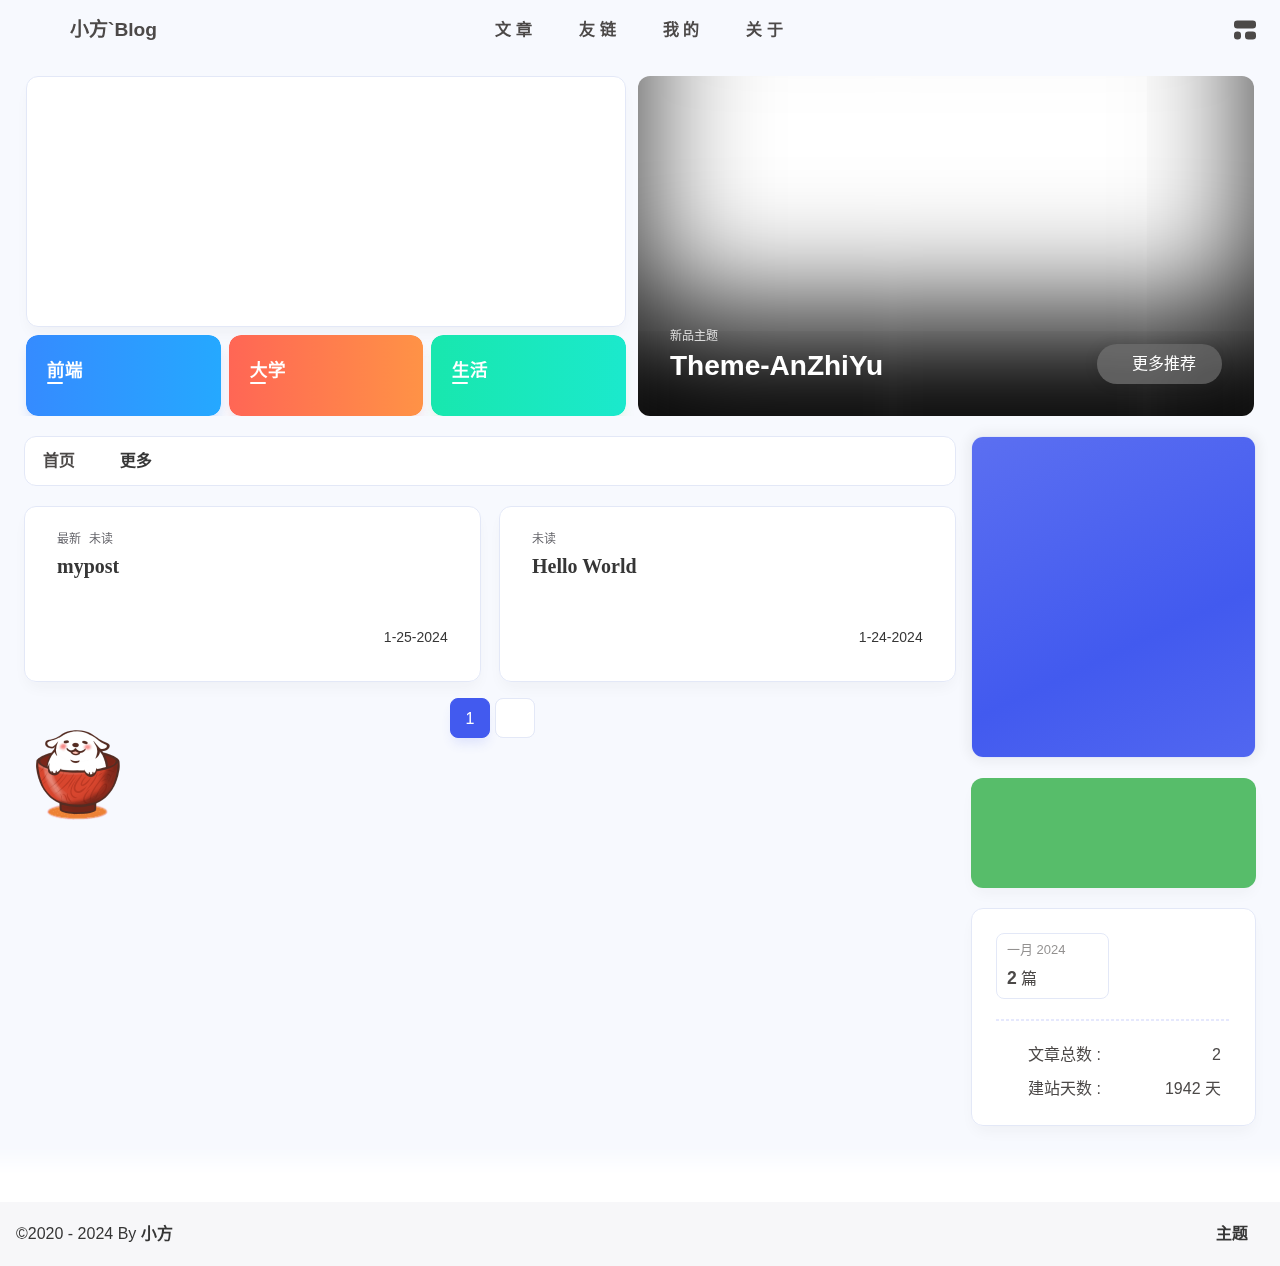
==== commit 88bb7fc5: "Site updated: 2024-01-31 10:37:34" ====
--- a/index.html
+++ b/index.html
@@ -59,7 +59,7 @@
   isHome: true,
   isHighlightShrink: true,
   isToc: false,
-  postUpdate: '2024-01-31 00:16:24',
+  postUpdate: '2024-01-31 10:32:51',
   postMainColor: '',
 }</script><noscript><style type="text/css">
   #nav {
@@ -188,7 +188,8 @@
         }
       }
       detectApple()
-    })(window)</script><meta name="generator" content="Hexo 6.3.0"></head><body data-type="anzhiyu"><div id="web_bg"></div><div id="an_music_bg"></div><div id="loading-box" onclick="document.getElementById(&quot;loading-box&quot;).classList.add(&quot;loaded&quot;)"><div class="loading-bg"><img class="loading-img nolazyload" alt="加载头像" src="https://npm.elemecdn.com/anzhiyu-blog-static@1.0.4/img/avatar.jpg"/><div class="loading-image-dot"></div></div></div><script>const preloader = {
+    })(window)</script><link rel="stylesheet" href="/css/custom.css" media="defer" onload="this.media='all'"><meta name="generator" content="Hexo 6.3.0"><link rel="alternate" href="/atom.xml" title="小方`Blog" type="application/atom+xml">
+</head><body data-type="anzhiyu"><div id="web_bg"></div><div id="an_music_bg"></div><div id="loading-box" onclick="document.getElementById(&quot;loading-box&quot;).classList.add(&quot;loaded&quot;)"><div class="loading-bg"><img class="loading-img nolazyload" alt="加载头像" src="https://npm.elemecdn.com/anzhiyu-blog-static@1.0.4/img/avatar.jpg"/><div class="loading-image-dot"></div></div></div><script>const preloader = {
   endLoading: () => {
     document.getElementById('loading-box').classList.add("loaded");
   },
@@ -202,7 +203,7 @@
 if (true) {
   document.addEventListener('pjax:send', () => { preloader.initLoading() })
   document.addEventListener('pjax:complete', () => { preloader.endLoading() })
-}</script><link rel="stylesheet" href="https://cdn.cbd.int/anzhiyu-theme-static@1.1.10/progress_bar/progress_bar.css"/><script async="async" src="https://cdn.cbd.int/pace-js@1.2.4/pace.min.js" data-pace-options="{ &quot;restartOnRequestAfter&quot;:false,&quot;eventLag&quot;:false}"></script><div class="page" id="body-wrap"><header class="not-top-img" id="page-header"><nav id="nav"><div id="nav-group"><span id="blog_name"><a id="site-name" href="/" accesskey="h"><div class="title">小方`Blog</div><i class="anzhiyufont anzhiyu-icon-house-chimney"></i></a><div id="he-plugin-simple"></div><script>var WIDGET = {
+}</script><link rel="stylesheet" href="https://cdn.cbd.int/anzhiyu-theme-static@1.1.10/progress_bar/progress_bar.css"/><script async="async" src="https://cdn.cbd.int/pace-js@1.2.4/pace.min.js" data-pace-options="{ &quot;restartOnRequestAfter&quot;:false,&quot;eventLag&quot;:false}"></script><div class="page" id="body-wrap"><header class="not-top-img" id="page-header"><nav id="nav"><div id="nav-group"><span id="blog_name"><div class="back-home-button"><i class="anzhiyufont anzhiyu-icon-grip-vertical"></i><div class="back-menu-list-groups"><div class="back-menu-list-group"><div class="back-menu-list-title">网页</div><div class="back-menu-list"><a class="back-menu-item" target="_blank" rel="noopener" href="https://blog.anheyu.com/" title="博客"><img class="back-menu-item-icon" src= "[data-uri]" onerror="this.onerror=null,this.src=&quot;/img/404.jpg&quot;" data-lazy-src="/img/favicon.ico" alt="博客"/><span class="back-menu-item-text">博客</span></a></div></div><div class="back-menu-list-group"><div class="back-menu-list-title">项目</div><div class="back-menu-list"><a class="back-menu-item" target="_blank" rel="noopener" href="https://image.anheyu.com/" title="安知鱼图床"><img class="back-menu-item-icon" src= "[data-uri]" onerror="this.onerror=null,this.src=&quot;/img/404.jpg&quot;" data-lazy-src="https://image.anheyu.com/favicon.ico" alt="安知鱼图床"/><span class="back-menu-item-text">安知鱼图床</span></a></div></div></div></div><a id="site-name" href="/" accesskey="h"><div class="title">小方`Blog</div><i class="anzhiyufont anzhiyu-icon-house-chimney"></i></a><div id="he-plugin-simple"></div><script>var WIDGET = {
   "CONFIG": {
     "modules": "0124",
     "background": "2",
@@ -226,7 +227,7 @@
     "key": "df245676fb434a0691ead1c63341cd94"
   }
 }
-</script><link rel="stylesheet" href="https://widget.qweather.net/simple/static/css/he-simple.css?v=1.4.0"/><script src="https://widget.qweather.net/simple/static/js/he-simple.js?v=1.4.0"></script></span><div class="mask-name-container"><div id="name-container"><a id="page-name" href="javascript:anzhiyu.scrollToDest(0, 500)">PAGE_NAME</a></div></div><div id="menus"><div class="menus_items"><div class="menus_item"><a class="site-page" href="javascript:void(0);"><span> 文章</span></a><ul class="menus_item_child"><li><a class="site-page child faa-parent animated-hover" href="/archives/"><i class="anzhiyufont anzhiyu-icon-box-archive faa-tada" style="font-size: 0.9em;"></i><span> 隧道</span></a></li><li><a class="site-page child faa-parent animated-hover" href="/categories/"><i class="anzhiyufont anzhiyu-icon-shapes faa-tada" style="font-size: 0.9em;"></i><span> 分类</span></a></li><li><a class="site-page child faa-parent animated-hover" href="/tags/"><i class="anzhiyufont anzhiyu-icon-tags faa-tada" style="font-size: 0.9em;"></i><span> 标签</span></a></li></ul></div><div class="menus_item"><a class="site-page" href="javascript:void(0);"><span> 友链</span></a><ul class="menus_item_child"><li><a class="site-page child faa-parent animated-hover" href="/link/"><i class="anzhiyufont anzhiyu-icon-link faa-tada" style="font-size: 0.9em;"></i><span> 友人帐</span></a></li><li><a class="site-page child faa-parent animated-hover" href="/fcircle/"><i class="anzhiyufont anzhiyu-icon-artstation faa-tada" style="font-size: 0.9em;"></i><span> 朋友圈</span></a></li><li><a class="site-page child faa-parent animated-hover" href="/comments/"><i class="anzhiyufont anzhiyu-icon-envelope faa-tada" style="font-size: 0.9em;"></i><span> 留言板</span></a></li></ul></div><div class="menus_item"><a class="site-page" href="javascript:void(0);"><span> 我的</span></a><ul class="menus_item_child"><li><a class="site-page child faa-parent animated-hover" href="/music/"><i class="anzhiyufont anzhiyu-icon-music faa-tada" style="font-size: 0.9em;"></i><span> 音乐馆</span></a></li><li><a class="site-page child faa-parent animated-hover" href="/bangumis/"><i class="anzhiyufont anzhiyu-icon-bilibili faa-tada" style="font-size: 0.9em;"></i><span> 追番页</span></a></li><li><a class="site-page child faa-parent animated-hover" href="/album/"><i class="anzhiyufont anzhiyu-icon-images faa-tada" style="font-size: 0.9em;"></i><span> 相册集</span></a></li><li><a class="site-page child faa-parent animated-hover" href="/air-conditioner/"><i class="anzhiyufont anzhiyu-icon-fan faa-tada" style="font-size: 0.9em;"></i><span> 小空调</span></a></li></ul></div><div class="menus_item"><a class="site-page" href="javascript:void(0);"><span> 关于</span></a><ul class="menus_item_child"><li><a class="site-page child faa-parent animated-hover" href="/about/"><i class="anzhiyufont anzhiyu-icon-paper-plane faa-tada" style="font-size: 0.9em;"></i><span> 关于本人</span></a></li><li><a class="site-page child faa-parent animated-hover" href="/essay/"><i class="anzhiyufont anzhiyu-icon-lightbulb faa-tada" style="font-size: 0.9em;"></i><span> 闲言碎语</span></a></li><li><a class="site-page child faa-parent animated-hover" href="javascript:toRandomPost()"><i class="anzhiyufont anzhiyu-icon-shoe-prints1 faa-tada" style="font-size: 0.9em;"></i><span> 随便逛逛</span></a></li></ul></div></div></div><div id="nav-right"><div class="nav-button" id="randomPost_button"><a class="site-page" onclick="toRandomPost()" title="随机前往一个文章" href="javascript:void(0);"><i class="anzhiyufont anzhiyu-icon-dice"></i></a></div><div class="nav-button" id="search-button"><a class="site-page social-icon search" href="javascript:void(0);" title="搜索🔍" accesskey="s"><i class="anzhiyufont anzhiyu-icon-magnifying-glass"></i><span> 搜索</span></a></div><input id="center-console" type="checkbox"/><label class="widget" for="center-console" title="中控台" onclick="anzhiyu.switchConsole();"><i class="left"></i><i class="widget center"></i><i class="widget right"></i></label><div id="console"><div class="console-card-group-reward"><ul class="reward-all console-card"><li class="reward-item"><a href="https://npm.elemecdn.com/anzhiyu-blog@1.1.6/img/post/common/qrcode-weichat.png" target="_blank"><img class="post-qr-code-img" alt="微信" src= "[data-uri]" onerror="this.onerror=null,this.src=&quot;/img/404.jpg&quot;" data-lazy-src="https://npm.elemecdn.com/anzhiyu-blog@1.1.6/img/post/common/qrcode-weichat.png"/></a><div class="post-qr-code-desc">微信</div></li><li class="reward-item"><a href="https://npm.elemecdn.com/anzhiyu-blog@1.1.6/img/post/common/qrcode-alipay.png" target="_blank"><img class="post-qr-code-img" alt="支付宝" src= "[data-uri]" onerror="this.onerror=null,this.src=&quot;/img/404.jpg&quot;" data-lazy-src="https://npm.elemecdn.com/anzhiyu-blog@1.1.6/img/post/common/qrcode-alipay.png"/></a><div class="post-qr-code-desc">支付宝</div></li></ul></div><div class="console-card-group"><div class="console-card-group-left"><div class="console-card" id="card-newest-comments"><div class="card-content"><div class="author-content-item-tips">互动</div><span class="author-content-item-title"> 最新评论</span></div><div class="aside-list"><span>正在加载中...</span></div></div></div><div class="console-card-group-right"><div class="console-card tags"><div class="card-content"><div class="author-content-item-tips">兴趣点</div><span class="author-content-item-title">寻找你感兴趣的领域</span></div></div><div class="console-card history"><div class="item-headline"><i class="anzhiyufont anzhiyu-icon-box-archiv"></i><span>文章</span></div><div class="card-archives"><div class="item-headline"><i class="anzhiyufont anzhiyu-icon-archive"></i><span>归档</span></div><ul class="card-archive-list"><li class="card-archive-list-item"><a class="card-archive-list-link" href="/archives/2024/01/"><span class="card-archive-list-date">一月 2024</span><div class="card-archive-list-count-group"><span class="card-archive-list-count">2</span><span>篇</span></div></a></li></ul></div><hr/></div></div></div><div class="button-group"><div class="console-btn-item"><a class="darkmode_switchbutton" title="显示模式切换" href="javascript:void(0);"><i class="anzhiyufont anzhiyu-icon-moon"></i></a></div><div class="console-btn-item" id="consoleHideAside" onclick="anzhiyu.hideAsideBtn()" title="边栏显示控制"><a class="asideSwitch"><i class="anzhiyufont anzhiyu-icon-arrows-left-right"></i></a></div><div class="console-btn-item" id="consoleMusic" onclick="anzhiyu.musicToggle()" title="音乐开关"><a class="music-switch"><i class="anzhiyufont anzhiyu-icon-music"></i></a></div></div><div class="console-mask" onclick="anzhiyu.hideConsole()" href="javascript:void(0);"></div></div><div class="nav-button" id="nav-totop"><a class="totopbtn" href="javascript:void(0);"><i class="anzhiyufont anzhiyu-icon-arrow-up"></i><span id="percent" onclick="anzhiyu.scrollToDest(0,500)">0</span></a></div><div id="toggle-menu"><a class="site-page" href="javascript:void(0);" title="切换"><i class="anzhiyufont anzhiyu-icon-bars"></i></a></div></div></div></nav></header><main id="blog-container"><div id="home_top"><div class="swiper_container_card" style="height: auto;width: 100%"><div id="bannerGroup"><div id="random-banner"><canvas id="peoplecanvas"></canvas><a id="random-hover" href="javascript:toRandomPost()"><i class="anzhiyufont anzhiyu-icon-paper-plane"></i><div class="bannerText">随便逛逛<i class="anzhiyufont anzhiyu-icon-arrow-right"></i></div></a></div><div class="categoryGroup"><div class="categoryItem" style="box-shadow:var(--anzhiyu-shadow-blue)"><a class="categoryButton blue" href="/categories/%E5%89%8D%E7%AB%AF%E5%BC%80%E5%8F%91/"><span class="categoryButtonText">前端</span><i class="anzhiyufont anzhiyu-icon-dove"></i></a></div><div class="categoryItem" style="box-shadow:var(--anzhiyu-shadow-red)"><a class="categoryButton red" href="/categories/%E5%A4%A7%E5%AD%A6%E7%94%9F%E6%B6%AF/"><span class="categoryButtonText">大学</span><i class="anzhiyufont anzhiyu-icon-fire"></i></a></div><div class="categoryItem" style="box-shadow:var(--anzhiyu-shadow-green)"><a class="categoryButton green" href="/categories/%E7%94%9F%E6%B4%BB%E6%97%A5%E5%B8%B8/"><span class="categoryButtonText">生活</span><i class="anzhiyufont anzhiyu-icon-book"></i></a></div></div></div><div class="topGroup"><div class="recent-post-item" onclick="pjax.loadUrl(&quot;/posts/bd9a.html&quot;)"><div class="post_cover left_radius"><a href="posts/bd9a.html" title="mypost"><span class="recent-post-top-text">荐</span><img class="post_bg" onerror="this.onerror=null;this.src='/img/404.jpg'" alt="cover"></a></div><div class="recent-post-info"><a class="article-title" href="posts/bd9a.html" title="mypost">mypost</a></div></div><div class="recent-post-item" onclick="pjax.loadUrl(&quot;/posts/3eeb.html&quot;)"><div class="post_cover left_radius"><a href="posts/3eeb.html" title="Hello World"><span class="recent-post-top-text">荐</span><img class="post_bg" onerror="this.onerror=null;this.src='/img/404.jpg'" alt="cover"></a></div><div class="recent-post-info"><a class="article-title" href="posts/3eeb.html" title="Hello World">Hello World</a></div></div><a class="todayCard" id="todayCard" target="_blank" rel="noopener" href="https://docs.anheyu.com/" style="z-index: 1;"><div class="todayCard-info"><div class="todayCard-tips">新品主题</div><div class="todayCard-title">Theme-AnZhiYu</div></div><img class="todayCard-cover" src= "[data-uri]" onerror="this.onerror=null,this.src=&quot;/img/404.jpg&quot;" data-lazy-src="https://bu.dusays.com/2023/05/13/645fa3cf90d70.webp" onerror="this.onerror=null;this.src='/img/404.jpg'" alt="封面"><div class="banner-button-group"><div class="banner-button" onclick="event.stopPropagation();event.preventDefault();anzhiyu.hideTodayCard();"><i class="anzhiyufont anzhiyu-icon-arrow-circle-right"></i><span class="banner-button-text">更多推荐</span></div></div></a></div><link rel="stylesheet"></div></div><div class="layout" id="content-inner"><div class="recent-posts" id="recent-posts"><div id="categoryBar"><div class="category-bar" id="category-bar"><div id="catalog-bar"><div id="catalog-list"><div class="catalog-list-item" id="首页"><a href="/">首页</a></div></div><div class="category-bar-next" id="category-bar-next" onclick="anzhiyu.scrollCategoryBarToRight()"><i class="anzhiyufont anzhiyu-icon-angle-double-right"></i></div><a class="catalog-more" href="/categories/">更多</a></div></div></div><div class="recent-post-item lastestpost-item" onclick="pjax.loadUrl('/posts/bd9a.html')"><div class="recent-post-info no-cover"><div class="recent-post-info-top"><div class="recent-post-info-top-tips"><span class="newPost">最新</span><a class="unvisited-post" href="/posts/bd9a.html" title="mypost">未读</a></div><a class="article-title" href="/posts/bd9a.html" title="mypost">mypost</a></div><div class="article-meta-wrap"><span class="post-meta-date"><i class="anzhiyufont anzhiyu-icon-calendar-days" style="font-size: 15px; display:none"></i><span class="article-meta-label">发表于</span><time datetime="2024-01-25T00:39:28.000Z" title="发表于 2024-01-25 08:39:28" time="2024-01-25 08:39:28">2024-01-25</time><time class="time_hidden" datetime="2024-01-30T12:40:50.560Z" title="更新于 2024-01-30 20:40:50" time="2024-01-30 20:40:50">2024-01-30</time></span></div><div class="content"></div></div></div><div class="recent-post-item" onclick="pjax.loadUrl('/posts/3eeb.html')"><div class="recent-post-info no-cover"><div class="recent-post-info-top"><div class="recent-post-info-top-tips"><a class="unvisited-post" href="/posts/3eeb.html" title="Hello World">未读</a></div><a class="article-title" href="/posts/3eeb.html" title="Hello World">Hello World</a></div><div class="article-meta-wrap"><span class="post-meta-date"><i class="anzhiyufont anzhiyu-icon-calendar-days" style="font-size: 15px; display:none"></i><span class="article-meta-label">发表于</span><time datetime="2024-01-24T19:11:52.735Z" title="发表于 2024-01-25 03:11:52" time="2024-01-25 03:11:52">2024-01-25</time><time class="time_hidden" datetime="2024-01-30T12:40:50.559Z" title="更新于 2024-01-30 20:40:50" time="2024-01-30 20:40:50">2024-01-30</time></span></div><div class="content">Welcome to Hexo! This is your very first post. Check documentation for more info. If you get any problems when using Hexo, you can find the answer in troubleshooting or you can ask me on GitHub.
+</script><link rel="stylesheet" href="https://widget.qweather.net/simple/static/css/he-simple.css?v=1.4.0"/><script src="https://widget.qweather.net/simple/static/js/he-simple.js?v=1.4.0"></script></span><div class="mask-name-container"><div id="name-container"><a id="page-name" href="javascript:anzhiyu.scrollToDest(0, 500)">PAGE_NAME</a></div></div><div id="menus"><div class="menus_items"><div class="menus_item"><a class="site-page" href="javascript:void(0);"><span> 文章</span></a><ul class="menus_item_child"><li><a class="site-page child faa-parent animated-hover" href="/archives/"><i class="anzhiyufont anzhiyu-icon-box-archive faa-tada" style="font-size: 0.9em;"></i><span> 隧道</span></a></li><li><a class="site-page child faa-parent animated-hover" href="/categories/"><i class="anzhiyufont anzhiyu-icon-shapes faa-tada" style="font-size: 0.9em;"></i><span> 分类</span></a></li><li><a class="site-page child faa-parent animated-hover" href="/tags/"><i class="anzhiyufont anzhiyu-icon-tags faa-tada" style="font-size: 0.9em;"></i><span> 标签</span></a></li></ul></div><div class="menus_item"><a class="site-page" href="javascript:void(0);"><span> 友链</span></a><ul class="menus_item_child"><li><a class="site-page child faa-parent animated-hover" href="/link/"><i class="anzhiyufont anzhiyu-icon-link faa-tada" style="font-size: 0.9em;"></i><span> 友人帐</span></a></li><li><a class="site-page child faa-parent animated-hover" href="/fcircle/"><i class="anzhiyufont anzhiyu-icon-artstation faa-tada" style="font-size: 0.9em;"></i><span> 朋友圈</span></a></li><li><a class="site-page child faa-parent animated-hover" href="/comments/"><i class="anzhiyufont anzhiyu-icon-envelope faa-tada" style="font-size: 0.9em;"></i><span> 留言板</span></a></li></ul></div><div class="menus_item"><a class="site-page" href="javascript:void(0);"><span> 我的</span></a><ul class="menus_item_child"><li><a class="site-page child faa-parent animated-hover" href="/music/"><i class="anzhiyufont anzhiyu-icon-music faa-tada" style="font-size: 0.9em;"></i><span> 音乐馆</span></a></li><li><a class="site-page child faa-parent animated-hover" href="/bangumis/"><i class="anzhiyufont anzhiyu-icon-bilibili faa-tada" style="font-size: 0.9em;"></i><span> 追番页</span></a></li><li><a class="site-page child faa-parent animated-hover" href="/cinemas/"><i class="anzhiyufont anzhiyu-icon-film faa-tada" style="font-size: 0.9em;"></i><span> 追剧页</span></a></li><li><a class="site-page child faa-parent animated-hover" href="/album/"><i class="anzhiyufont anzhiyu-icon-images faa-tada" style="font-size: 0.9em;"></i><span> 相册集</span></a></li><li><a class="site-page child faa-parent animated-hover" href="/air-conditioner/"><i class="anzhiyufont anzhiyu-icon-fan faa-tada" style="font-size: 0.9em;"></i><span> 小空调</span></a></li></ul></div><div class="menus_item"><a class="site-page" href="javascript:void(0);"><span> 关于</span></a><ul class="menus_item_child"><li><a class="site-page child faa-parent animated-hover" href="/about/"><i class="anzhiyufont anzhiyu-icon-paper-plane faa-tada" style="font-size: 0.9em;"></i><span> 关于本人</span></a></li><li><a class="site-page child faa-parent animated-hover" href="/essay/"><i class="anzhiyufont anzhiyu-icon-lightbulb faa-tada" style="font-size: 0.9em;"></i><span> 闲言碎语</span></a></li><li><a class="site-page child faa-parent animated-hover" href="javascript:toRandomPost()"><i class="anzhiyufont anzhiyu-icon-shoe-prints1 faa-tada" style="font-size: 0.9em;"></i><span> 随便逛逛</span></a></li></ul></div></div></div><div id="nav-right"><div class="nav-button" id="randomPost_button"><a class="site-page" onclick="toRandomPost()" title="随机前往一个文章" href="javascript:void(0);"><i class="anzhiyufont anzhiyu-icon-dice"></i></a></div><div class="nav-button" id="search-button"><a class="site-page social-icon search" href="javascript:void(0);" title="搜索🔍" accesskey="s"><i class="anzhiyufont anzhiyu-icon-magnifying-glass"></i><span> 搜索</span></a></div><input id="center-console" type="checkbox"/><label class="widget" for="center-console" title="中控台" onclick="anzhiyu.switchConsole();"><i class="left"></i><i class="widget center"></i><i class="widget right"></i></label><div id="console"><div class="console-card-group-reward"><ul class="reward-all console-card"><li class="reward-item"><a href="https://npm.elemecdn.com/anzhiyu-blog@1.1.6/img/post/common/qrcode-weichat.png" target="_blank"><img class="post-qr-code-img" alt="微信" src= "[data-uri]" onerror="this.onerror=null,this.src=&quot;/img/404.jpg&quot;" data-lazy-src="https://npm.elemecdn.com/anzhiyu-blog@1.1.6/img/post/common/qrcode-weichat.png"/></a><div class="post-qr-code-desc">微信</div></li><li class="reward-item"><a href="https://npm.elemecdn.com/anzhiyu-blog@1.1.6/img/post/common/qrcode-alipay.png" target="_blank"><img class="post-qr-code-img" alt="支付宝" src= "[data-uri]" onerror="this.onerror=null,this.src=&quot;/img/404.jpg&quot;" data-lazy-src="https://npm.elemecdn.com/anzhiyu-blog@1.1.6/img/post/common/qrcode-alipay.png"/></a><div class="post-qr-code-desc">支付宝</div></li></ul></div><div class="console-card-group"><div class="console-card-group-left"><div class="console-card" id="card-newest-comments"><div class="card-content"><div class="author-content-item-tips">互动</div><span class="author-content-item-title"> 最新评论</span></div><div class="aside-list"><span>正在加载中...</span></div></div></div><div class="console-card-group-right"><div class="console-card tags"><div class="card-content"><div class="author-content-item-tips">兴趣点</div><span class="author-content-item-title">寻找你感兴趣的领域</span></div></div><div class="console-card history"><div class="item-headline"><i class="anzhiyufont anzhiyu-icon-box-archiv"></i><span>文章</span></div><div class="card-archives"><div class="item-headline"><i class="anzhiyufont anzhiyu-icon-archive"></i><span>归档</span></div><ul class="card-archive-list"><li class="card-archive-list-item"><a class="card-archive-list-link" href="/archives/2024/01/"><span class="card-archive-list-date">一月 2024</span><div class="card-archive-list-count-group"><span class="card-archive-list-count">2</span><span>篇</span></div></a></li></ul></div><hr/></div></div></div><div class="button-group"><div class="console-btn-item"><a class="darkmode_switchbutton" title="显示模式切换" href="javascript:void(0);"><i class="anzhiyufont anzhiyu-icon-moon"></i></a></div><div class="console-btn-item" id="consoleHideAside" onclick="anzhiyu.hideAsideBtn()" title="边栏显示控制"><a class="asideSwitch"><i class="anzhiyufont anzhiyu-icon-arrows-left-right"></i></a></div><div class="console-btn-item" id="consoleMusic" onclick="anzhiyu.musicToggle()" title="音乐开关"><a class="music-switch"><i class="anzhiyufont anzhiyu-icon-music"></i></a></div></div><div class="console-mask" onclick="anzhiyu.hideConsole()" href="javascript:void(0);"></div></div><div class="nav-button" id="nav-totop"><a class="totopbtn" href="javascript:void(0);"><i class="anzhiyufont anzhiyu-icon-arrow-up"></i><span id="percent" onclick="anzhiyu.scrollToDest(0,500)">0</span></a></div><div id="toggle-menu"><a class="site-page" href="javascript:void(0);" title="切换"><i class="anzhiyufont anzhiyu-icon-bars"></i></a></div></div></div></nav></header><main id="blog-container"><div id="home_top"><div class="swiper_container_card" style="height: auto;width: 100%"><div id="bannerGroup"><div id="random-banner"><canvas id="peoplecanvas"></canvas><a id="random-hover" href="javascript:toRandomPost()"><i class="anzhiyufont anzhiyu-icon-paper-plane"></i><div class="bannerText">随便逛逛<i class="anzhiyufont anzhiyu-icon-arrow-right"></i></div></a></div><div class="categoryGroup"><div class="categoryItem" style="box-shadow:var(--anzhiyu-shadow-blue)"><a class="categoryButton blue" href="/categories/%E5%89%8D%E7%AB%AF%E5%BC%80%E5%8F%91/"><span class="categoryButtonText">前端</span><i class="anzhiyufont anzhiyu-icon-dove"></i></a></div><div class="categoryItem" style="box-shadow:var(--anzhiyu-shadow-red)"><a class="categoryButton red" href="/categories/%E5%A4%A7%E5%AD%A6%E7%94%9F%E6%B6%AF/"><span class="categoryButtonText">大学</span><i class="anzhiyufont anzhiyu-icon-fire"></i></a></div><div class="categoryItem" style="box-shadow:var(--anzhiyu-shadow-green)"><a class="categoryButton green" href="/categories/%E7%94%9F%E6%B4%BB%E6%97%A5%E5%B8%B8/"><span class="categoryButtonText">生活</span><i class="anzhiyufont anzhiyu-icon-book"></i></a></div></div></div><div class="topGroup"><div class="recent-post-item" onclick="pjax.loadUrl(&quot;/posts/3eeb.html&quot;)"><div class="post_cover left_radius"><a href="posts/3eeb.html" title="Hello World"><span class="recent-post-top-text">荐</span><img class="post_bg" onerror="this.onerror=null;this.src='/img/404.jpg'" alt="cover"></a></div><div class="recent-post-info"><a class="article-title" href="posts/3eeb.html" title="Hello World">Hello World</a></div></div><div class="recent-post-item" onclick="pjax.loadUrl(&quot;/posts/bd9a.html&quot;)"><div class="post_cover left_radius"><a href="posts/bd9a.html" title="mypost"><span class="recent-post-top-text">荐</span><img class="post_bg" onerror="this.onerror=null;this.src='/img/404.jpg'" alt="cover"></a></div><div class="recent-post-info"><a class="article-title" href="posts/bd9a.html" title="mypost">mypost</a></div></div><a class="todayCard" id="todayCard" target="_blank" rel="noopener" href="https://docs.anheyu.com/" style="z-index: 1;"><div class="todayCard-info"><div class="todayCard-tips">新品主题</div><div class="todayCard-title">Theme-AnZhiYu</div></div><img class="todayCard-cover" src= "[data-uri]" onerror="this.onerror=null,this.src=&quot;/img/404.jpg&quot;" data-lazy-src="https://bu.dusays.com/2023/05/13/645fa3cf90d70.webp" onerror="this.onerror=null;this.src='/img/404.jpg'" alt="封面"><div class="banner-button-group"><div class="banner-button" onclick="event.stopPropagation();event.preventDefault();anzhiyu.hideTodayCard();"><i class="anzhiyufont anzhiyu-icon-arrow-circle-right"></i><span class="banner-button-text">更多推荐</span></div></div></a></div><link rel="stylesheet"></div></div><div class="layout" id="content-inner"><div class="recent-posts" id="recent-posts"><div id="categoryBar"><div class="category-bar" id="category-bar"><div id="catalog-bar"><div id="catalog-list"><div class="catalog-list-item" id="首页"><a href="/">首页</a></div></div><div class="category-bar-next" id="category-bar-next" onclick="anzhiyu.scrollCategoryBarToRight()"><i class="anzhiyufont anzhiyu-icon-angle-double-right"></i></div><a class="catalog-more" href="/categories/">更多</a></div></div></div><div class="recent-post-item lastestpost-item" onclick="pjax.loadUrl('/posts/bd9a.html')"><div class="recent-post-info no-cover"><div class="recent-post-info-top"><div class="recent-post-info-top-tips"><span class="newPost">最新</span><a class="unvisited-post" href="/posts/bd9a.html" title="mypost">未读</a></div><a class="article-title" href="/posts/bd9a.html" title="mypost">mypost</a></div><div class="article-meta-wrap"><span class="post-meta-date"><i class="anzhiyufont anzhiyu-icon-calendar-days" style="font-size: 15px; display:none"></i><span class="article-meta-label">发表于</span><time datetime="2024-01-25T00:39:28.000Z" title="发表于 2024-01-25 08:39:28" time="2024-01-25 08:39:28">2024-01-25</time><time class="time_hidden" datetime="2024-01-30T12:40:50.560Z" title="更新于 2024-01-30 20:40:50" time="2024-01-30 20:40:50">2024-01-30</time></span></div><div class="content"></div></div></div><div class="recent-post-item" onclick="pjax.loadUrl('/posts/3eeb.html')"><div class="recent-post-info no-cover"><div class="recent-post-info-top"><div class="recent-post-info-top-tips"><a class="unvisited-post" href="/posts/3eeb.html" title="Hello World">未读</a></div><a class="article-title" href="/posts/3eeb.html" title="Hello World">Hello World</a></div><div class="article-meta-wrap"><span class="post-meta-date"><i class="anzhiyufont anzhiyu-icon-calendar-days" style="font-size: 15px; display:none"></i><span class="article-meta-label">发表于</span><time datetime="2024-01-24T19:11:52.735Z" title="发表于 2024-01-25 03:11:52" time="2024-01-25 03:11:52">2024-01-25</time><time class="time_hidden" datetime="2024-01-30T12:40:50.559Z" title="更新于 2024-01-30 20:40:50" time="2024-01-30 20:40:50">2024-01-30</time></span></div><div class="content">Welcome to Hexo! This is your very first post. Check documentation for more info. If you get any problems when using Hexo, you can find the answer in troubleshooting or you can ask me on GitHub.
 Quick StartCreate a new post$ hexo new &quot;My New Post&quot;
 
 More info: Writing
@@ -239,7 +240,7 @@
 Deploy to remote sites$ hexo deploy
 
 More info: Deployment
-</div></div></div><nav id="pagination"><div class="pagination"><span class="page-number current">1</span><div class="toPageGroup"><input id="toPageText" oninput="value=value.replace(/[^0-9]/g,'')" maxlength="3" onkeyup="this.value=this.value.replace(/[^u4e00-u9fa5w]/g,'')" aria-label="toPage"><a id="toPageButton" onclick="anzhiyu.toPage()"><i class="anzhiyufont anzhiyu-icon-angles-right" style="font-weight: inherit; font-size: 1rem;"></i></a></div></div></nav></div><div class="aside-content" id="aside-content"><div class="card-widget card-info"><div class="card-content"><div class="author-info-avatar"><img class="avatar-img" src= "[data-uri]" onerror="this.onerror=null,this.src=&quot;/img/404.jpg&quot;" data-lazy-src="https://bu.dusays.com/2023/04/27/64496e511b09c.jpg" onerror="this.onerror=null;this.src='/img/friend_404.gif'" alt="avatar"/></div><div class="author-info__description">一个有趣的博客</div></div></div><div class="card-widget anzhiyu-right-widget" id="card-wechat" onclick="null"><div id="flip-wrapper"><div id="flip-content"><div class="face" style="background: url(https://bu.dusays.com/2023/01/13/63c02edf44033.png) center center / 100% no-repeat"></div><div class="back face" style="background: url(https://bu.dusays.com/2023/05/13/645fa415e8694.png) center center / 100% no-repeat"></div></div></div></div><div class="sticky_layout"><div class="card-widget"><div class="card-archives"><div class="item-headline"><i class="anzhiyufont anzhiyu-icon-archive"></i><span>归档</span></div><ul class="card-archive-list"><li class="card-archive-list-item"><a class="card-archive-list-link" href="/archives/2024/01/"><span class="card-archive-list-date">一月 2024</span><div class="card-archive-list-count-group"><span class="card-archive-list-count">2</span><span>篇</span></div></a></li></ul></div><hr/><div class="card-webinfo"><div class="item-headline"><i class="anzhiyufont anzhiyu-icon-chart-line"></i><span>网站资讯</span></div><div class="webinfo"><div class="webinfo-item"><div class="webinfo-item-title"><i class="anzhiyufont anzhiyu-icon-file-lines"></i><div class="item-name">文章总数 :</div></div><div class="item-count">2</div></div><div class="webinfo-item"><div class="webinfo-item-title"><i class="anzhiyufont anzhiyu-icon-stopwatch"></i><div class="item-name">建站天数 :</div></div><div class="item-count" id="runtimeshow" data-publishDate="2021-03-31T16:00:00.000Z"><i class="anzhiyufont anzhiyu-icon-spinner anzhiyu-spin"></i></div></div></div></div></div></div></div></div></main><footer id="footer"><div id="footer-wrap"></div><div id="footer-bar"><div class="footer-bar-links"><div class="footer-bar-left"><div id="footer-bar-tips"><div class="copyright">&copy;2020 - 2024 By <a class="footer-bar-link" href="/" title="小方" target="_blank">小方</a></div></div><div id="footer-type-tips"></div></div><div class="footer-bar-right"><a class="footer-bar-link" target="_blank" rel="noopener" href="https://github.com/anzhiyu-c/hexo-theme-anzhiyu" title="主题">主题</a></div></div></div></footer></div><div id="sidebar"><div id="menu-mask"></div><div id="sidebar-menus"><div class="sidebar-site-data site-data is-center"><a href="/archives/" title="archive"><div class="headline">文章</div><div class="length-num">2</div></a><a href="/tags/" title="tag"><div class="headline">标签</div><div class="length-num">0</div></a><a href="/categories/" title="category"><div class="headline">分类</div><div class="length-num">0</div></a></div><span class="sidebar-menu-item-title">功能</span><div class="sidebar-menu-item"><a class="darkmode_switchbutton menu-child" href="javascript:void(0);" title="显示模式"><i class="anzhiyufont anzhiyu-icon-circle-half-stroke"></i><span>显示模式</span></a></div><div class="back-menu-list-groups"><div class="back-menu-list-group"><div class="back-menu-list-title">网页</div><div class="back-menu-list"><a class="back-menu-item" target="_blank" rel="noopener" href="https://blog.anheyu.com/" title="博客"><img class="back-menu-item-icon" src= "[data-uri]" onerror="this.onerror=null,this.src=&quot;/img/404.jpg&quot;" data-lazy-src="/img/favicon.ico" alt="博客"/><span class="back-menu-item-text">博客</span></a></div></div><div class="back-menu-list-group"><div class="back-menu-list-title">项目</div><div class="back-menu-list"><a class="back-menu-item" target="_blank" rel="noopener" href="https://image.anheyu.com/" title="安知鱼图床"><img class="back-menu-item-icon" src= "[data-uri]" onerror="this.onerror=null,this.src=&quot;/img/404.jpg&quot;" data-lazy-src="https://image.anheyu.com/favicon.ico" alt="安知鱼图床"/><span class="back-menu-item-text">安知鱼图床</span></a></div></div></div><div class="menus_items"><div class="menus_item"><a class="site-page" href="javascript:void(0);"><span> 文章</span></a><ul class="menus_item_child"><li><a class="site-page child faa-parent animated-hover" href="/archives/"><i class="anzhiyufont anzhiyu-icon-box-archive faa-tada" style="font-size: 0.9em;"></i><span> 隧道</span></a></li><li><a class="site-page child faa-parent animated-hover" href="/categories/"><i class="anzhiyufont anzhiyu-icon-shapes faa-tada" style="font-size: 0.9em;"></i><span> 分类</span></a></li><li><a class="site-page child faa-parent animated-hover" href="/tags/"><i class="anzhiyufont anzhiyu-icon-tags faa-tada" style="font-size: 0.9em;"></i><span> 标签</span></a></li></ul></div><div class="menus_item"><a class="site-page" href="javascript:void(0);"><span> 友链</span></a><ul class="menus_item_child"><li><a class="site-page child faa-parent animated-hover" href="/link/"><i class="anzhiyufont anzhiyu-icon-link faa-tada" style="font-size: 0.9em;"></i><span> 友人帐</span></a></li><li><a class="site-page child faa-parent animated-hover" href="/fcircle/"><i class="anzhiyufont anzhiyu-icon-artstation faa-tada" style="font-size: 0.9em;"></i><span> 朋友圈</span></a></li><li><a class="site-page child faa-parent animated-hover" href="/comments/"><i class="anzhiyufont anzhiyu-icon-envelope faa-tada" style="font-size: 0.9em;"></i><span> 留言板</span></a></li></ul></div><div class="menus_item"><a class="site-page" href="javascript:void(0);"><span> 我的</span></a><ul class="menus_item_child"><li><a class="site-page child faa-parent animated-hover" href="/music/"><i class="anzhiyufont anzhiyu-icon-music faa-tada" style="font-size: 0.9em;"></i><span> 音乐馆</span></a></li><li><a class="site-page child faa-parent animated-hover" href="/bangumis/"><i class="anzhiyufont anzhiyu-icon-bilibili faa-tada" style="font-size: 0.9em;"></i><span> 追番页</span></a></li><li><a class="site-page child faa-parent animated-hover" href="/album/"><i class="anzhiyufont anzhiyu-icon-images faa-tada" style="font-size: 0.9em;"></i><span> 相册集</span></a></li><li><a class="site-page child faa-parent animated-hover" href="/air-conditioner/"><i class="anzhiyufont anzhiyu-icon-fan faa-tada" style="font-size: 0.9em;"></i><span> 小空调</span></a></li></ul></div><div class="menus_item"><a class="site-page" href="javascript:void(0);"><span> 关于</span></a><ul class="menus_item_child"><li><a class="site-page child faa-parent animated-hover" href="/about/"><i class="anzhiyufont anzhiyu-icon-paper-plane faa-tada" style="font-size: 0.9em;"></i><span> 关于本人</span></a></li><li><a class="site-page child faa-parent animated-hover" href="/essay/"><i class="anzhiyufont anzhiyu-icon-lightbulb faa-tada" style="font-size: 0.9em;"></i><span> 闲言碎语</span></a></li><li><a class="site-page child faa-parent animated-hover" href="javascript:toRandomPost()"><i class="anzhiyufont anzhiyu-icon-shoe-prints1 faa-tada" style="font-size: 0.9em;"></i><span> 随便逛逛</span></a></li></ul></div></div><span class="sidebar-menu-item-title">标签</span></div></div><div id="rightside"><div id="rightside-config-hide"><button id="translateLink" type="button" title="简繁转换">繁</button><button id="darkmode" type="button" title="浅色和深色模式转换"><i class="anzhiyufont anzhiyu-icon-circle-half-stroke"></i></button><button id="hide-aside-btn" type="button" title="单栏和双栏切换"><i class="anzhiyufont anzhiyu-icon-arrows-left-right"></i></button></div><div id="rightside-config-show"><button id="rightside-config" type="button" title="设置"><i class="anzhiyufont anzhiyu-icon-gear"></i></button><button id="go-up" type="button" title="回到顶部"><i class="anzhiyufont anzhiyu-icon-arrow-up"></i></button></div></div><div id="nav-music"><a id="nav-music-hoverTips" onclick="anzhiyu.musicToggle()" accesskey="m">播放音乐</a><div id="console-music-bg"></div><meting-js id="8152976493" server="netease" type="playlist" mutex="true" preload="none" theme="var(--anzhiyu-main)" data-lrctype="0" order="random" volume="0.7"></meting-js></div><div id="local-search"><div class="search-dialog"><nav class="search-nav"><span class="search-dialog-title">搜索</span><span id="loading-status"></span><button class="search-close-button"><i class="anzhiyufont anzhiyu-icon-xmark"></i></button></nav><div class="is-center" id="loading-database"><i class="anzhiyufont anzhiyu-icon-spinner anzhiyu-pulse-icon"></i><span>  数据库加载中</span></div><div class="search-wrap"><div id="local-search-input"><div class="local-search-box"><input class="local-search-box--input" placeholder="搜索文章" type="text"/></div></div><hr/><div id="local-search-results"></div></div></div><div id="search-mask"></div></div><div id="rightMenu"><div class="rightMenu-group rightMenu-small"><div class="rightMenu-item" id="menu-backward"><i class="anzhiyufont anzhiyu-icon-arrow-left"></i></div><div class="rightMenu-item" id="menu-forward"><i class="anzhiyufont anzhiyu-icon-arrow-right"></i></div><div class="rightMenu-item" id="menu-refresh"><i class="anzhiyufont anzhiyu-icon-arrow-rotate-right" style="font-size: 1rem;"></i></div><div class="rightMenu-item" id="menu-top"><i class="anzhiyufont anzhiyu-icon-arrow-up"></i></div></div><div class="rightMenu-group rightMenu-line rightMenuPlugin"><div class="rightMenu-item" id="menu-copytext"><i class="anzhiyufont anzhiyu-icon-copy"></i><span>复制选中文本</span></div><div class="rightMenu-item" id="menu-pastetext"><i class="anzhiyufont anzhiyu-icon-paste"></i><span>粘贴文本</span></div><a class="rightMenu-item" id="menu-commenttext"><i class="anzhiyufont anzhiyu-icon-comment-medical"></i><span>引用到评论</span></a><div class="rightMenu-item" id="menu-newwindow"><i class="anzhiyufont anzhiyu-icon-window-restore"></i><span>新窗口打开</span></div><div class="rightMenu-item" id="menu-copylink"><i class="anzhiyufont anzhiyu-icon-link"></i><span>复制链接地址</span></div><div class="rightMenu-item" id="menu-copyimg"><i class="anzhiyufont anzhiyu-icon-images"></i><span>复制此图片</span></div><div class="rightMenu-item" id="menu-downloadimg"><i class="anzhiyufont anzhiyu-icon-download"></i><span>下载此图片</span></div><div class="rightMenu-item" id="menu-newwindowimg"><i class="anzhiyufont anzhiyu-icon-window-restore"></i><span>新窗口打开图片</span></div><div class="rightMenu-item" id="menu-search"><i class="anzhiyufont anzhiyu-icon-magnifying-glass"></i><span>站内搜索</span></div><div class="rightMenu-item" id="menu-searchBaidu"><i class="anzhiyufont anzhiyu-icon-magnifying-glass"></i><span>百度搜索</span></div><div class="rightMenu-item" id="menu-music-toggle"><i class="anzhiyufont anzhiyu-icon-play"></i><span>播放音乐</span></div><div class="rightMenu-item" id="menu-music-back"><i class="anzhiyufont anzhiyu-icon-backward"></i><span>切换到上一首</span></div><div class="rightMenu-item" id="menu-music-forward"><i class="anzhiyufont anzhiyu-icon-forward"></i><span>切换到下一首</span></div><div class="rightMenu-item" id="menu-music-playlist" onclick="window.open(&quot;https://y.qq.com/n/ryqq/playlist/8802438608&quot;, &quot;_blank&quot;);" style="display: none;"><i class="anzhiyufont anzhiyu-icon-radio"></i><span>查看所有歌曲</span></div><div class="rightMenu-item" id="menu-music-copyMusicName"><i class="anzhiyufont anzhiyu-icon-copy"></i><span>复制歌名</span></div></div><div class="rightMenu-group rightMenu-line rightMenuOther"><a class="rightMenu-item menu-link" id="menu-randomPost"><i class="anzhiyufont anzhiyu-icon-shuffle"></i><span>随便逛逛</span></a><a class="rightMenu-item menu-link" href="/categories/"><i class="anzhiyufont anzhiyu-icon-cube"></i><span>博客分类</span></a><a class="rightMenu-item menu-link" href="/tags/"><i class="anzhiyufont anzhiyu-icon-tags"></i><span>文章标签</span></a></div><div class="rightMenu-group rightMenu-line rightMenuOther"><a class="rightMenu-item" id="menu-copy" href="javascript:void(0);"><i class="anzhiyufont anzhiyu-icon-copy"></i><span>复制地址</span></a><a class="rightMenu-item" id="menu-commentBarrage" href="javascript:void(0);"><i class="anzhiyufont anzhiyu-icon-message"></i><span class="menu-commentBarrage-text">关闭热评</span></a><a class="rightMenu-item" id="menu-darkmode" href="javascript:void(0);"><i class="anzhiyufont anzhiyu-icon-circle-half-stroke"></i><span class="menu-darkmode-text">深色模式</span></a><a class="rightMenu-item" id="menu-translate" href="javascript:void(0);"><i class="anzhiyufont anzhiyu-icon-language"></i><span>轉為繁體</span></a></div></div><div id="rightmenu-mask"></div><div><script src="/js/utils.js"></script><script src="/js/main.js"></script><script src="/js/tw_cn.js"></script><script src="https://cdn.cbd.int/@fancyapps/ui@5.0.28/dist/fancybox/fancybox.umd.js"></script><script src="https://cdn.cbd.int/instant.page@5.2.0/instantpage.js" type="module"></script><script src="https://cdn.cbd.int/vanilla-lazyload@17.8.5/dist/lazyload.iife.min.js"></script><script src="https://cdn.cbd.int/node-snackbar@0.1.16/dist/snackbar.min.js"></script><canvas id="universe"></canvas><script async src="https://npm.elemecdn.com/anzhiyu-theme-static@1.0.0/dark/dark.js"></script><script>// 消除控制台打印
+</div></div></div><nav id="pagination"><div class="pagination"><span class="page-number current">1</span><div class="toPageGroup"><input id="toPageText" oninput="value=value.replace(/[^0-9]/g,'')" maxlength="3" onkeyup="this.value=this.value.replace(/[^u4e00-u9fa5w]/g,'')" aria-label="toPage"><a id="toPageButton" onclick="anzhiyu.toPage()"><i class="anzhiyufont anzhiyu-icon-angles-right" style="font-weight: inherit; font-size: 1rem;"></i></a></div></div></nav></div><div class="aside-content" id="aside-content"><div class="card-widget card-info"><div class="card-content"><div class="author-info-avatar"><img class="avatar-img" src= "[data-uri]" onerror="this.onerror=null,this.src=&quot;/img/404.jpg&quot;" data-lazy-src="https://bu.dusays.com/2023/04/27/64496e511b09c.jpg" onerror="this.onerror=null;this.src='/img/friend_404.gif'" alt="avatar"/></div><div class="author-info__description">一个有趣的博客</div></div></div><div class="card-widget anzhiyu-right-widget" id="card-wechat" onclick="null"><div id="flip-wrapper"><div id="flip-content"><div class="face" style="background: url(https://bu.dusays.com/2023/01/13/63c02edf44033.png) center center / 100% no-repeat"></div><div class="back face" style="background: url(https://bu.dusays.com/2023/05/13/645fa415e8694.png) center center / 100% no-repeat"></div></div></div></div><div class="sticky_layout"><div class="card-widget"><div class="card-archives"><div class="item-headline"><i class="anzhiyufont anzhiyu-icon-archive"></i><span>归档</span></div><ul class="card-archive-list"><li class="card-archive-list-item"><a class="card-archive-list-link" href="/archives/2024/01/"><span class="card-archive-list-date">一月 2024</span><div class="card-archive-list-count-group"><span class="card-archive-list-count">2</span><span>篇</span></div></a></li></ul></div><hr/><div class="card-webinfo"><div class="item-headline"><i class="anzhiyufont anzhiyu-icon-chart-line"></i><span>网站资讯</span></div><div class="webinfo"><div class="webinfo-item"><div class="webinfo-item-title"><i class="anzhiyufont anzhiyu-icon-file-lines"></i><div class="item-name">文章总数 :</div></div><div class="item-count">2</div></div><div class="webinfo-item"><div class="webinfo-item-title"><i class="anzhiyufont anzhiyu-icon-stopwatch"></i><div class="item-name">建站天数 :</div></div><div class="item-count" id="runtimeshow" data-publishDate="2021-03-31T16:00:00.000Z"><i class="anzhiyufont anzhiyu-icon-spinner anzhiyu-spin"></i></div></div></div></div></div></div></div></div></main><footer id="footer"><div id="footer-wrap"></div><div id="footer-bar"><div class="footer-bar-links"><div class="footer-bar-left"><div id="footer-bar-tips"><div class="copyright">&copy;2020 - 2024 By <a class="footer-bar-link" href="/" title="小方" target="_blank">小方</a></div></div><div id="footer-type-tips"></div></div><div class="footer-bar-right"><a class="footer-bar-link" target="_blank" rel="noopener" href="https://github.com/anzhiyu-c/hexo-theme-anzhiyu" title="主题">主题</a></div></div></div></footer></div><div id="sidebar"><div id="menu-mask"></div><div id="sidebar-menus"><div class="sidebar-site-data site-data is-center"><a href="/archives/" title="archive"><div class="headline">文章</div><div class="length-num">2</div></a><a href="/tags/" title="tag"><div class="headline">标签</div><div class="length-num">0</div></a><a href="/categories/" title="category"><div class="headline">分类</div><div class="length-num">0</div></a></div><span class="sidebar-menu-item-title">功能</span><div class="sidebar-menu-item"><a class="darkmode_switchbutton menu-child" href="javascript:void(0);" title="显示模式"><i class="anzhiyufont anzhiyu-icon-circle-half-stroke"></i><span>显示模式</span></a></div><div class="back-menu-list-groups"><div class="back-menu-list-group"><div class="back-menu-list-title">网页</div><div class="back-menu-list"><a class="back-menu-item" target="_blank" rel="noopener" href="https://blog.anheyu.com/" title="博客"><img class="back-menu-item-icon" src= "[data-uri]" onerror="this.onerror=null,this.src=&quot;/img/404.jpg&quot;" data-lazy-src="/img/favicon.ico" alt="博客"/><span class="back-menu-item-text">博客</span></a></div></div><div class="back-menu-list-group"><div class="back-menu-list-title">项目</div><div class="back-menu-list"><a class="back-menu-item" target="_blank" rel="noopener" href="https://image.anheyu.com/" title="安知鱼图床"><img class="back-menu-item-icon" src= "[data-uri]" onerror="this.onerror=null,this.src=&quot;/img/404.jpg&quot;" data-lazy-src="https://image.anheyu.com/favicon.ico" alt="安知鱼图床"/><span class="back-menu-item-text">安知鱼图床</span></a></div></div></div><div class="menus_items"><div class="menus_item"><a class="site-page" href="javascript:void(0);"><span> 文章</span></a><ul class="menus_item_child"><li><a class="site-page child faa-parent animated-hover" href="/archives/"><i class="anzhiyufont anzhiyu-icon-box-archive faa-tada" style="font-size: 0.9em;"></i><span> 隧道</span></a></li><li><a class="site-page child faa-parent animated-hover" href="/categories/"><i class="anzhiyufont anzhiyu-icon-shapes faa-tada" style="font-size: 0.9em;"></i><span> 分类</span></a></li><li><a class="site-page child faa-parent animated-hover" href="/tags/"><i class="anzhiyufont anzhiyu-icon-tags faa-tada" style="font-size: 0.9em;"></i><span> 标签</span></a></li></ul></div><div class="menus_item"><a class="site-page" href="javascript:void(0);"><span> 友链</span></a><ul class="menus_item_child"><li><a class="site-page child faa-parent animated-hover" href="/link/"><i class="anzhiyufont anzhiyu-icon-link faa-tada" style="font-size: 0.9em;"></i><span> 友人帐</span></a></li><li><a class="site-page child faa-parent animated-hover" href="/fcircle/"><i class="anzhiyufont anzhiyu-icon-artstation faa-tada" style="font-size: 0.9em;"></i><span> 朋友圈</span></a></li><li><a class="site-page child faa-parent animated-hover" href="/comments/"><i class="anzhiyufont anzhiyu-icon-envelope faa-tada" style="font-size: 0.9em;"></i><span> 留言板</span></a></li></ul></div><div class="menus_item"><a class="site-page" href="javascript:void(0);"><span> 我的</span></a><ul class="menus_item_child"><li><a class="site-page child faa-parent animated-hover" href="/music/"><i class="anzhiyufont anzhiyu-icon-music faa-tada" style="font-size: 0.9em;"></i><span> 音乐馆</span></a></li><li><a class="site-page child faa-parent animated-hover" href="/bangumis/"><i class="anzhiyufont anzhiyu-icon-bilibili faa-tada" style="font-size: 0.9em;"></i><span> 追番页</span></a></li><li><a class="site-page child faa-parent animated-hover" href="/cinemas/"><i class="anzhiyufont anzhiyu-icon-film faa-tada" style="font-size: 0.9em;"></i><span> 追剧页</span></a></li><li><a class="site-page child faa-parent animated-hover" href="/album/"><i class="anzhiyufont anzhiyu-icon-images faa-tada" style="font-size: 0.9em;"></i><span> 相册集</span></a></li><li><a class="site-page child faa-parent animated-hover" href="/air-conditioner/"><i class="anzhiyufont anzhiyu-icon-fan faa-tada" style="font-size: 0.9em;"></i><span> 小空调</span></a></li></ul></div><div class="menus_item"><a class="site-page" href="javascript:void(0);"><span> 关于</span></a><ul class="menus_item_child"><li><a class="site-page child faa-parent animated-hover" href="/about/"><i class="anzhiyufont anzhiyu-icon-paper-plane faa-tada" style="font-size: 0.9em;"></i><span> 关于本人</span></a></li><li><a class="site-page child faa-parent animated-hover" href="/essay/"><i class="anzhiyufont anzhiyu-icon-lightbulb faa-tada" style="font-size: 0.9em;"></i><span> 闲言碎语</span></a></li><li><a class="site-page child faa-parent animated-hover" href="javascript:toRandomPost()"><i class="anzhiyufont anzhiyu-icon-shoe-prints1 faa-tada" style="font-size: 0.9em;"></i><span> 随便逛逛</span></a></li></ul></div></div><span class="sidebar-menu-item-title">标签</span></div></div><div id="rightside"><div id="rightside-config-hide"><button id="translateLink" type="button" title="简繁转换">繁</button><button id="darkmode" type="button" title="浅色和深色模式转换"><i class="anzhiyufont anzhiyu-icon-circle-half-stroke"></i></button><button id="hide-aside-btn" type="button" title="单栏和双栏切换"><i class="anzhiyufont anzhiyu-icon-arrows-left-right"></i></button></div><div id="rightside-config-show"><button id="rightside-config" type="button" title="设置"><i class="anzhiyufont anzhiyu-icon-gear"></i></button><button id="go-up" type="button" title="回到顶部"><i class="anzhiyufont anzhiyu-icon-arrow-up"></i></button></div></div><div id="nav-music"><a id="nav-music-hoverTips" onclick="anzhiyu.musicToggle()" accesskey="m">播放音乐</a><div id="console-music-bg"></div><meting-js id="8152976493" server="netease" type="playlist" mutex="true" preload="none" theme="var(--anzhiyu-main)" data-lrctype="0" order="random" volume="0.7"></meting-js></div><div id="local-search"><div class="search-dialog"><nav class="search-nav"><span class="search-dialog-title">搜索</span><span id="loading-status"></span><button class="search-close-button"><i class="anzhiyufont anzhiyu-icon-xmark"></i></button></nav><div class="is-center" id="loading-database"><i class="anzhiyufont anzhiyu-icon-spinner anzhiyu-pulse-icon"></i><span>  数据库加载中</span></div><div class="search-wrap"><div id="local-search-input"><div class="local-search-box"><input class="local-search-box--input" placeholder="搜索文章" type="text"/></div></div><hr/><div id="local-search-results"></div></div></div><div id="search-mask"></div></div><div id="rightMenu"><div class="rightMenu-group rightMenu-small"><div class="rightMenu-item" id="menu-backward"><i class="anzhiyufont anzhiyu-icon-arrow-left"></i></div><div class="rightMenu-item" id="menu-forward"><i class="anzhiyufont anzhiyu-icon-arrow-right"></i></div><div class="rightMenu-item" id="menu-refresh"><i class="anzhiyufont anzhiyu-icon-arrow-rotate-right" style="font-size: 1rem;"></i></div><div class="rightMenu-item" id="menu-top"><i class="anzhiyufont anzhiyu-icon-arrow-up"></i></div></div><div class="rightMenu-group rightMenu-line rightMenuPlugin"><div class="rightMenu-item" id="menu-copytext"><i class="anzhiyufont anzhiyu-icon-copy"></i><span>复制选中文本</span></div><div class="rightMenu-item" id="menu-pastetext"><i class="anzhiyufont anzhiyu-icon-paste"></i><span>粘贴文本</span></div><a class="rightMenu-item" id="menu-commenttext"><i class="anzhiyufont anzhiyu-icon-comment-medical"></i><span>引用到评论</span></a><div class="rightMenu-item" id="menu-newwindow"><i class="anzhiyufont anzhiyu-icon-window-restore"></i><span>新窗口打开</span></div><div class="rightMenu-item" id="menu-copylink"><i class="anzhiyufont anzhiyu-icon-link"></i><span>复制链接地址</span></div><div class="rightMenu-item" id="menu-copyimg"><i class="anzhiyufont anzhiyu-icon-images"></i><span>复制此图片</span></div><div class="rightMenu-item" id="menu-downloadimg"><i class="anzhiyufont anzhiyu-icon-download"></i><span>下载此图片</span></div><div class="rightMenu-item" id="menu-newwindowimg"><i class="anzhiyufont anzhiyu-icon-window-restore"></i><span>新窗口打开图片</span></div><div class="rightMenu-item" id="menu-search"><i class="anzhiyufont anzhiyu-icon-magnifying-glass"></i><span>站内搜索</span></div><div class="rightMenu-item" id="menu-searchBaidu"><i class="anzhiyufont anzhiyu-icon-magnifying-glass"></i><span>百度搜索</span></div><div class="rightMenu-item" id="menu-music-toggle"><i class="anzhiyufont anzhiyu-icon-play"></i><span>播放音乐</span></div><div class="rightMenu-item" id="menu-music-back"><i class="anzhiyufont anzhiyu-icon-backward"></i><span>切换到上一首</span></div><div class="rightMenu-item" id="menu-music-forward"><i class="anzhiyufont anzhiyu-icon-forward"></i><span>切换到下一首</span></div><div class="rightMenu-item" id="menu-music-playlist" onclick="window.open(&quot;https://y.qq.com/n/ryqq/playlist/8802438608&quot;, &quot;_blank&quot;);" style="display: none;"><i class="anzhiyufont anzhiyu-icon-radio"></i><span>查看所有歌曲</span></div><div class="rightMenu-item" id="menu-music-copyMusicName"><i class="anzhiyufont anzhiyu-icon-copy"></i><span>复制歌名</span></div></div><div class="rightMenu-group rightMenu-line rightMenuOther"><a class="rightMenu-item menu-link" id="menu-randomPost"><i class="anzhiyufont anzhiyu-icon-shuffle"></i><span>随便逛逛</span></a><a class="rightMenu-item menu-link" href="/categories/"><i class="anzhiyufont anzhiyu-icon-cube"></i><span>博客分类</span></a><a class="rightMenu-item menu-link" href="/tags/"><i class="anzhiyufont anzhiyu-icon-tags"></i><span>文章标签</span></a></div><div class="rightMenu-group rightMenu-line rightMenuOther"><a class="rightMenu-item" id="menu-copy" href="javascript:void(0);"><i class="anzhiyufont anzhiyu-icon-copy"></i><span>复制地址</span></a><a class="rightMenu-item" id="menu-commentBarrage" href="javascript:void(0);"><i class="anzhiyufont anzhiyu-icon-message"></i><span class="menu-commentBarrage-text">关闭热评</span></a><a class="rightMenu-item" id="menu-darkmode" href="javascript:void(0);"><i class="anzhiyufont anzhiyu-icon-circle-half-stroke"></i><span class="menu-darkmode-text">深色模式</span></a><a class="rightMenu-item" id="menu-translate" href="javascript:void(0);"><i class="anzhiyufont anzhiyu-icon-language"></i><span>轉為繁體</span></a></div></div><div id="rightmenu-mask"></div><div><script src="/js/utils.js"></script><script src="/js/main.js"></script><script src="/js/tw_cn.js"></script><script src="https://cdn.cbd.int/@fancyapps/ui@5.0.28/dist/fancybox/fancybox.umd.js"></script><script src="https://cdn.cbd.int/instant.page@5.2.0/instantpage.js" type="module"></script><script src="https://cdn.cbd.int/vanilla-lazyload@17.8.5/dist/lazyload.iife.min.js"></script><script src="https://cdn.cbd.int/node-snackbar@0.1.16/dist/snackbar.min.js"></script><canvas id="universe"></canvas><script async src="https://npm.elemecdn.com/anzhiyu-theme-static@1.0.0/dark/dark.js"></script><script>// 消除控制台打印
 var HoldLog = console.log;
 console.log = function () {};
 let now1 = new Date();
@@ -318,7 +319,7 @@
     getScript("/js/anzhiyu/people.js", {defer:true})
   });
 }</script><input type="hidden" name="page-type" id="page-type" value="anzhiyu"></div><script>var visitorMail = "";
-</script><script async data-pjax src="https://cdn.cbd.int/anzhiyu-theme-static@1.0.0/waterfall/waterfall.js"></script><script src="https://lf3-cdn-tos.bytecdntp.com/cdn/expire-1-M/qrcodejs/1.0.0/qrcode.min.js"></script><link rel="stylesheet" href="https://cdn.cbd.int/anzhiyu-theme-static@1.1.9/icon/ali_iconfont_css.css"><link rel="stylesheet" href="https://cdn.cbd.int/anzhiyu-theme-static@1.0.0/aplayer/APlayer.min.css" media="print" onload="this.media='all'"><script src="https://cdn.cbd.int/anzhiyu-blog-static@1.0.1/js/APlayer.min.js"></script><script src="https://cdn.cbd.int/hexo-anzhiyu-music@1.0.1/assets/js/Meting2.min.js"></script><script src="https://cdn.cbd.int/pjax@0.2.8/pjax.min.js"></script><script>let pjaxSelectors = ["head > title","#config-diff","#body-wrap","#rightside-config-hide","#rightside-config-show",".js-pjax"]
+</script><script async data-pjax src="https://cdn.cbd.int/anzhiyu-theme-static@1.0.0/waterfall/waterfall.js"></script><script src="https://lf3-cdn-tos.bytecdntp.com/cdn/expire-1-M/qrcodejs/1.0.0/qrcode.min.js"></script><link rel="stylesheet" href="https://cdn.cbd.int/anzhiyu-theme-static@1.1.9/icon/ali_iconfont_css.css"><div class="aplayer no-destroy" data-id="2468756570" data-server="netease" data-type="playlist"   data-order="list" data-fixed="true" data-preload="auto" data-autoplay="false" data-mutex="true" ></div><link rel="stylesheet" href="https://cdn.cbd.int/anzhiyu-theme-static@1.0.0/aplayer/APlayer.min.css" media="print" onload="this.media='all'"><script src="https://cdn.cbd.int/anzhiyu-blog-static@1.0.1/js/APlayer.min.js"></script><script src="https://cdn.cbd.int/hexo-anzhiyu-music@1.0.1/assets/js/Meting2.min.js"></script><script src="https://cdn.cbd.int/pjax@0.2.8/pjax.min.js"></script><script>let pjaxSelectors = ["head > title","#config-diff","#body-wrap","#rightside-config-hide","#rightside-config-show",".js-pjax"]
 var pjax = new Pjax({
   elements: 'a:not([target="_blank"])',
   selectors: pjaxSelectors,
@@ -380,4 +381,4 @@
   if (e.request.status === 404) {
     pjax.loadUrl('/404.html')
   }
-})</script><script charset="UTF-8" src="https://cdn.cbd.int/anzhiyu-theme-static@1.1.5/accesskey/accesskey.js"></script></div><div id="popup-window"><div class="popup-window-title">通知</div><div class="popup-window-divider"></div><div class="popup-window-content"><div class="popup-tip">你好呀</div><div class="popup-link"><i class="anzhiyufont anzhiyu-icon-arrow-circle-right"></i></div></div></div></body></html>+})</script><script charset="UTF-8" src="https://cdn.cbd.int/anzhiyu-theme-static@1.1.5/accesskey/accesskey.js"></script></div><div id="popup-window"><div class="popup-window-title">通知</div><div class="popup-window-divider"></div><div class="popup-window-content"><div class="popup-tip">你好呀</div><div class="popup-link"><i class="anzhiyufont anzhiyu-icon-arrow-circle-right"></i></div></div></div><script src="/live2dw/lib/L2Dwidget.min.js?094cbace49a39548bed64abff5988b05"></script><script>L2Dwidget.init({"tagMode":false,"debug":false,"model":{"jsonPath":"/live2dw/assets/wanko.model.json"},"display":{"position":"left","width":150,"height":300},"mobile":{"show":false},"log":false,"pluginJsPath":"lib/","pluginModelPath":"assets/","pluginRootPath":"live2dw/"});</script></body></html>--- a/css/custom.css
+++ b/css/custom.css
@@ -0,0 +1,384 @@
+/* @font-face {
+  font-family: Candyhome;
+  src: url(https://npm.elemecdn.com/anzhiyu-blog@1.1.6/fonts/Candyhome.ttf);
+  font-display: swap;
+  font-weight: lighter;
+} */
+@font-face {
+    font-family: ZhuZiAYuanJWD;
+    src: url(https://npm.elemecdn.com/anzhiyu-blog@1.1.6/fonts/ZhuZiAWan.woff2);
+    font-display: swap;
+    font-weight: lighter;
+}
+
+div#menus {
+    font-family: "ZhuZiAYuanJWD";
+}
+
+h1#site-title {
+    font-family: ZhuZiAYuanJWD;
+    font-size: 3em !important;
+}
+
+a.article-title,
+a.blog-slider__title,
+a.categoryBar-list-link,
+h1.post-title {
+    font-family: ZhuZiAYuanJWD;
+}
+
+.iconfont {
+    font-family: "iconfont" !important;
+    font-size: 3em;
+    /* 可以定义图标大小 */
+    font-style: normal;
+    -webkit-font-smoothing: antialiased;
+    -moz-osx-font-smoothing: grayscale;
+}
+
+/* 时间轴生肖icon */
+svg.icon {
+    /* 这里定义svg.icon，避免和Butterfly自带的note标签冲突 */
+    width: 1em;
+    height: 1em;
+    /* width和height定义图标的默认宽度和高度*/
+    vertical-align: -0.15em;
+    fill: currentColor;
+    overflow: hidden;
+}
+
+.icon-zhongbiao::before {
+    color: #f7c768;
+}
+
+/* bilibli番剧插件 */
+#article-container .bangumi-tab.bangumi-active {
+    background: var(--anzhiyu-theme);
+    color: var(--anzhiyu-ahoverbg);
+    border-radius: 10px;
+}
+
+a.bangumi-tab:hover {
+    text-decoration: none !important;
+}
+
+.bangumi-button:hover {
+    background: var(--anzhiyu-theme) !important;
+    border-radius: 10px !important;
+    color: var(--anzhiyu-ahoverbg) !important;
+}
+
+a.bangumi-button.bangumi-nextpage:hover {
+    text-decoration: none !important;
+}
+
+.bangumi-button {
+    padding: 5px 10px !important;
+}
+
+a.bangumi-tab {
+    padding: 5px 10px !important;
+}
+
+svg.icon.faa-tada {
+    font-size: 1.1em;
+}
+
+.bangumi-info-item {
+    border-right: 1px solid #f2b94b;
+}
+
+.bangumi-info-item span {
+    color: #f2b94b;
+}
+
+.bangumi-info-item em {
+    color: #f2b94b;
+}
+
+/* 解决artitalk的图标问题 */
+#uploadSource>svg {
+    width: 1.19em;
+    height: 1.5em;
+}
+
+/*top-img黑色透明玻璃效果移除，不建议加，除非你执着于完全一图流或者背景图对比色明显 */
+#page-header:not(.not-top-img):before {
+    background-color: transparent !important;
+}
+
+/* 首页文章卡片 */
+#recent-posts>.recent-post-item {
+    background: rgba(255, 255, 255, 0.9);
+}
+
+/* 首页侧栏卡片 */
+#aside-content .card-widget {
+    background: rgba(255, 255, 255, 0.9);
+}
+
+/* 文章页面正文背景 */
+div#post {
+    background: rgba(255, 255, 255, 0.9);
+}
+
+/* 分页页面 */
+div#page {
+    background: rgba(255, 255, 255, 0.9);
+}
+
+/* 归档页面 */
+div#archive {
+    background: rgba(255, 255, 255, 0.9);
+}
+
+/* 标签页面 */
+div#tag {
+    background: rgba(255, 255, 255, 0.9);
+}
+
+/* 分类页面 */
+div#category {
+    background: rgba(255, 255, 255, 0.9);
+}
+
+/*夜间模式伪类遮罩层透明*/
+[data-theme="dark"] #recent-posts>.recent-post-item {
+    background: #121212;
+}
+
+[data-theme="dark"] .card-widget {
+    background: #121212 !important;
+}
+
+[data-theme="dark"] div#post {
+    background: #121212 !important;
+}
+
+[data-theme="dark"] div#tag {
+    background: #121212 !important;
+}
+
+[data-theme="dark"] div#archive {
+    background: #121212 !important;
+}
+
+[data-theme="dark"] div#page {
+    background: #121212 !important;
+}
+
+[data-theme="dark"] div#category {
+    background: #121212 !important;
+}
+
+[data-theme="dark"] div#category {
+    background: transparent !important;
+}
+
+/* 页脚透明 */
+/* #footer {
+    background: transparent !important;
+} */
+
+/* 头图透明 */
+/* #page-header {
+    background: transparent !important;
+} */
+
+#rightside>div>button {
+    border-radius: 5px;
+}
+
+/* 滚动条 */
+
+::-webkit-scrollbar {
+    width: 10px;
+    height: 10px;
+}
+
+::-webkit-scrollbar-thumb {
+    background-color: #3b70fc;
+    border-radius: 2em;
+}
+
+::-webkit-scrollbar-corner {
+    background-color: transparent;
+}
+
+::-moz-selection {
+    color: #fff;
+    background-color: #3b70fc;
+}
+
+/* 音乐播放器 */
+
+/* .aplayer .aplayer-lrc {
+  display: none !important;
+} */
+
+.aplayer.aplayer-fixed.aplayer-narrow .aplayer-body {
+    left: -66px !important;
+    transition: all 0.3s;
+    /* 默认情况下缩进左侧66px，只留一点箭头部分 */
+}
+
+.aplayer.aplayer-fixed.aplayer-narrow .aplayer-body:hover {
+    left: 0 !important;
+    transition: all 0.3s;
+    /* 鼠标悬停是左侧缩进归零，完全显示按钮 */
+}
+
+.aplayer.aplayer-fixed {
+    z-index: 999999 !important;
+}
+
+/* 评论框  */
+.vwrap {
+    box-shadow: 2px 2px 5px #bbb;
+    background: rgba(255, 255, 255, 0.3);
+    border-radius: 8px;
+    padding: 30px;
+    margin: 30px 0px 30px 0px;
+}
+
+/* 设置评论框 */
+
+.vcard {
+    box-shadow: 2px 2px 5px #bbb;
+    background: rgba(255, 255, 255, 0.3);
+    border-radius: 8px;
+    padding: 30px;
+    margin: 30px 0px 0px 0px;
+}
+
+/* md网站下划线 */
+#article-container a:hover {
+    text-decoration: none !important;
+}
+
+#article-container #hpp_talk p img {
+    display: inline;
+}
+
+/* 404页面 */
+#error-wrap {
+    position: absolute;
+    top: 40%;
+    right: 0;
+    left: 0;
+    margin: 0 auto;
+    padding: 0 1rem;
+    max-width: 1000px;
+    transform: translate(0, -50%);
+}
+
+#error-wrap .error-content {
+    display: flex;
+    flex-direction: row;
+    justify-content: center;
+    align-items: center;
+    margin: 0 1rem;
+    height: 18rem;
+    border-radius: 8px;
+    background: var(--card-bg);
+    box-shadow: var(--card-box-shadow);
+    transition: all 0.3s;
+}
+
+#error-wrap .error-content .error-img {
+    box-flex: 1;
+    flex: 1;
+    height: 100%;
+    border-top-left-radius: 8px;
+    border-bottom-left-radius: 8px;
+    background-color: #3b70fc;
+    background-position: center;
+    background-size: cover;
+}
+
+#error-wrap .error-content .error-info {
+    box-flex: 1;
+    flex: 1;
+    padding: 0.5rem;
+    text-align: center;
+    font-size: 14px;
+    font-family: Titillium Web, "PingFang SC", "Hiragino Sans GB", "Microsoft JhengHei", "Microsoft YaHei", sans-serif;
+}
+
+#error-wrap .error-content .error-info .error_title {
+    margin-top: -4rem;
+    font-size: 9em;
+}
+
+#error-wrap .error-content .error-info .error_subtitle {
+    margin-top: -3.5rem;
+    word-break: break-word;
+    font-size: 1.6em;
+}
+
+#error-wrap .error-content .error-info a {
+    display: inline-block;
+    margin-top: 0.5rem;
+    padding: 0.3rem 1.5rem;
+    background: var(--btn-bg);
+    color: var(--btn-color);
+}
+
+#body-wrap.error .aside-list {
+    display: flex;
+    flex-direction: row;
+    flex-wrap: nowrap;
+    bottom: 0px;
+    position: absolute;
+    padding: 1rem;
+    width: 100%;
+    overflow: scroll;
+}
+
+#body-wrap.error .aside-list .aside-list-group {
+    display: flex;
+    flex-direction: row;
+    flex-wrap: nowrap;
+    max-width: 1200px;
+    margin: 0 auto;
+}
+
+#body-wrap.error .aside-list .aside-list-item {
+    padding: 0.5rem;
+}
+
+#body-wrap.error .aside-list .aside-list-item img {
+    width: 100%;
+    object-fit: cover;
+    border-radius: 12px;
+}
+
+#body-wrap.error .aside-list .aside-list-item .thumbnail {
+    overflow: hidden;
+    width: 230px;
+    height: 143px;
+    background: var(--anzhiyu-card-bg);
+    display: flex;
+}
+
+#body-wrap.error .aside-list .aside-list-item .content .title {
+    -webkit-line-clamp: 2;
+    overflow: hidden;
+    display: -webkit-box;
+    -webkit-box-orient: vertical;
+    line-height: 1.5;
+    justify-content: center;
+    align-items: flex-end;
+    align-content: center;
+    padding-top: 0.5rem;
+    color: white;
+}
+
+#body-wrap.error .aside-list .aside-list-item .content time {
+    display: none;
+}
+
+/* 代码框主题 */
+#article-container figure.highlight {
+    border-radius: 10px;
+}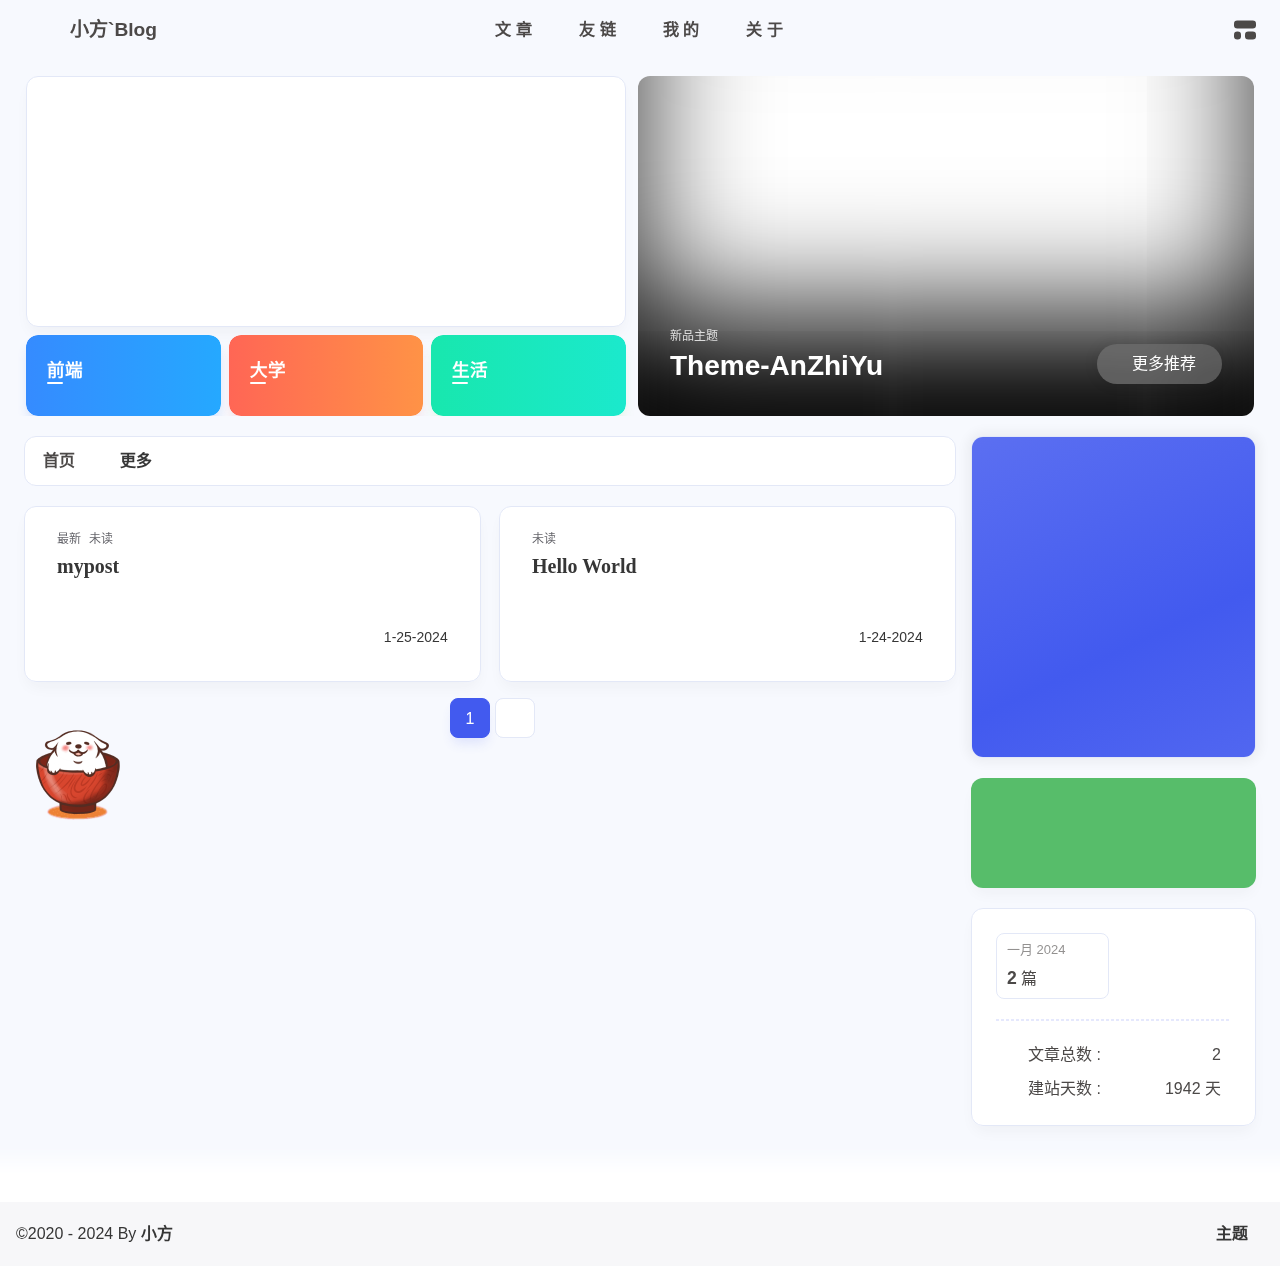
==== commit 27eb8c9b: "Site updated: 2024-01-31 10:39:25" ====
--- a/index.html
+++ b/index.html
@@ -59,7 +59,7 @@
   isHome: true,
   isHighlightShrink: true,
   isToc: false,
-  postUpdate: '2024-01-31 10:32:51',
+  postUpdate: '2024-01-31 10:39:18',
   postMainColor: '',
 }</script><noscript><style type="text/css">
   #nav {
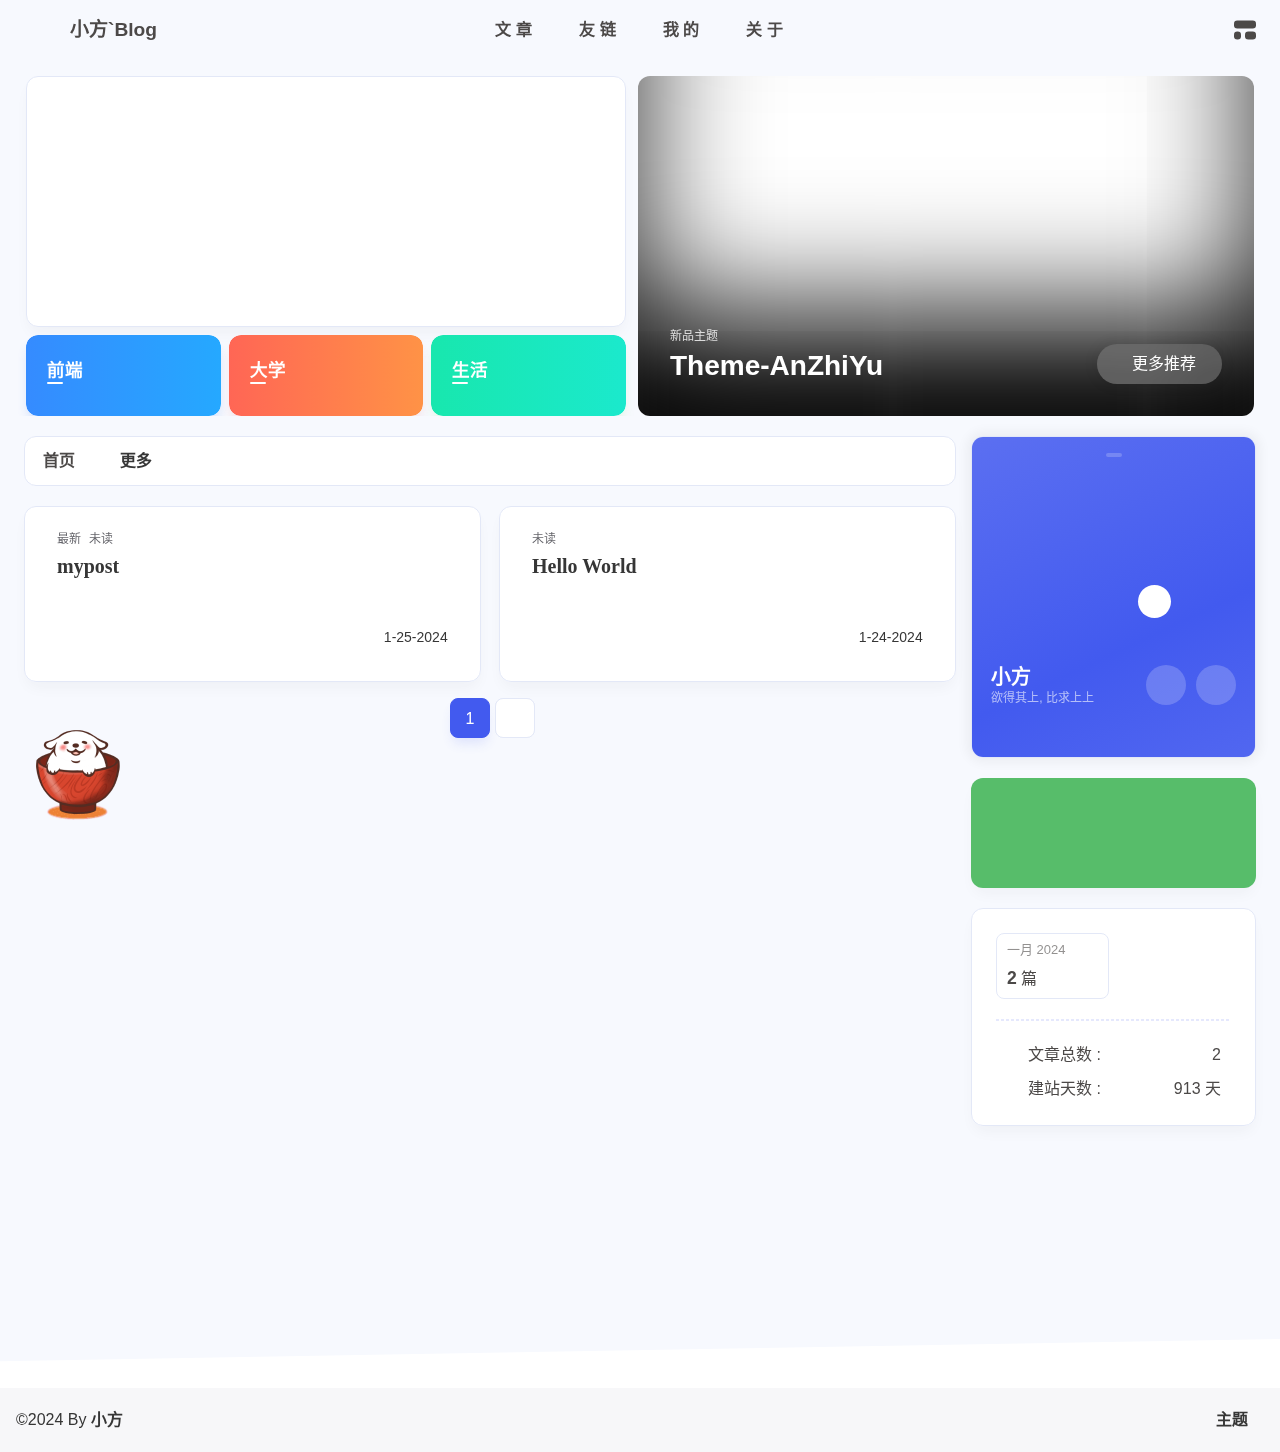
==== commit e557b81b: "Site updated: 2024-02-07 12:27:06" ====
--- a/index.html
+++ b/index.html
@@ -1,4 +1,4 @@
-<!DOCTYPE html><html lang="zh-CN" data-theme="light"><head><meta charset="UTF-8"><meta http-equiv="X-UA-Compatible" content="IE=edge"><meta name="viewport" content="width=device-width, initial-scale=1.0, user-scalable=no"><title>小方`Blog - 欲得其上, 比求上上</title><meta name="keywords" content="小方,小方的博客,博客,小方博客,方志伟,Blog"><meta name="author" content="小方,fzw1a1a@gmail.com"><meta name="copyright" content="小方"><meta name="format-detection" content="telephone=no"><meta name="theme-color" content="#f7f9fe"><meta name="mobile-web-app-capable" content="yes"><meta name="apple-touch-fullscreen" content="yes"><meta name="apple-mobile-web-app-title" content="小方`Blog"><meta name="application-name" content="小方`Blog"><meta name="apple-mobile-web-app-capable" content="yes"><meta name="apple-mobile-web-app-status-bar-style" content="#f7f9fe"><meta property="og:type" content="website"><meta property="og:title" content="小方`Blog"><meta property="og:url" content="http://example.com/index.html"><meta property="og:site_name" content="小方`Blog"><meta property="og:description" content="一个有趣的博客"><meta property="og:locale" content="zh-CN"><meta property="og:image" content="https://bu.dusays.com/2023/04/27/64496e511b09c.jpg"><meta property="article:author" content="小方"><meta property="article:tag" content="小方,小方的博客,博客,小方博客,方志伟,Blog"><meta name="twitter:card" content="summary"><meta name="twitter:image" content="https://bu.dusays.com/2023/04/27/64496e511b09c.jpg"><meta name="description" content="一个有趣的博客"><link rel="shortcut icon" href="/favicon.ico"><link rel="canonical" href="http://example.com/"><link rel="preconnect" href="//cdn.cbd.int"/><meta name="google-site-verification" content="xxx"/><meta name="baidu-site-verification" content="code-xxx"/><meta name="msvalidate.01" content="xxx"/><link rel="stylesheet" href="/css/index.css"><link rel="stylesheet" href="https://cdn.cbd.int/node-snackbar@0.1.16/dist/snackbar.min.css" media="print" onload="this.media='all'"><link rel="stylesheet" href="https://cdn.cbd.int/@fancyapps/ui@5.0.28/dist/fancybox/fancybox.css" media="print" onload="this.media='all'"><script>const GLOBAL_CONFIG = {
+<!DOCTYPE html><html lang="zh-CN" data-theme="light"><head><meta charset="UTF-8"><meta http-equiv="X-UA-Compatible" content="IE=edge"><meta name="viewport" content="width=device-width, initial-scale=1.0, user-scalable=no"><title>小方`Blog - 欲得其上, 比求上上</title><meta name="keywords" content="小方,小方的博客,博客,小方博客,方志伟,Blog"><meta name="author" content="小方,fzw1a1a@gmail.com"><meta name="copyright" content="小方"><meta name="format-detection" content="telephone=no"><meta name="theme-color" content="#f7f9fe"><meta name="mobile-web-app-capable" content="yes"><meta name="apple-touch-fullscreen" content="yes"><meta name="apple-mobile-web-app-title" content="小方`Blog"><meta name="application-name" content="小方`Blog"><meta name="apple-mobile-web-app-capable" content="yes"><meta name="apple-mobile-web-app-status-bar-style" content="#f7f9fe"><meta property="og:type" content="website"><meta property="og:title" content="小方`Blog"><meta property="og:url" content="https://xiao-fangff.github.io/index.html"><meta property="og:site_name" content="小方`Blog"><meta property="og:description" content="一个有趣的博客"><meta property="og:locale" content="zh-CN"><meta property="og:image" content="https://bu.dusays.com/2023/04/27/64496e511b09c.jpg"><meta property="article:author" content="小方"><meta property="article:tag" content="小方,小方的博客,博客,小方博客,方志伟,Blog"><meta name="twitter:card" content="summary"><meta name="twitter:image" content="https://bu.dusays.com/2023/04/27/64496e511b09c.jpg"><meta name="description" content="一个有趣的博客"><link rel="shortcut icon" href="/favicon.ico"><link rel="canonical" href="https://xiao-fangff.github.io/"><link rel="preconnect" href="//cdn.cbd.int"/><meta name="google-site-verification" content="xxx"/><meta name="baidu-site-verification" content="code-xxx"/><meta name="msvalidate.01" content="xxx"/><link rel="manifest" href="/manifest.json"/><meta name="msapplication-TileColor" content="var(--anzhiyu-main)"/><link rel="mask-icon" href="/img/siteicon/rocket-icon-180.png" color="#5bbad5"/><link rel="apple-touch-icon" sizes="180x180" href="/img/siteicon/rocket-icon-180.png"/><link rel="apple-touch-icon-precomposed" sizes="180x180" href="/img/siteicon/rocket-icon-180.png"/><link rel="icon" type="image/png" sizes="32x32" href="/img/siteicon/32.png"/><link rel="icon" type="image/png" sizes="16x16" href="/img/siteicon/16.png"/><link rel="bookmark" href="/img/siteicon/rocket-icon-180.png"/><link rel="apple-touch-startup-image" href="/img/siteicon/apple-splash-2048-2732.jpg" media="(device-width: 1024px) and (device-height: 1366px) and (-webkit-device-pixel-ratio: 2) and (orientation: portrait)"/><link rel="apple-touch-startup-image" href="/img/siteicon/apple-splash-2732-2048.jpg" media="(device-width: 1024px) and (device-height: 1366px) and (-webkit-device-pixel-ratio: 2) and (orientation: landscape)"/><link rel="apple-touch-startup-image" href="/img/siteicon/apple-splash-1668-2388.jpg" media="(device-width: 834px) and (device-height: 1194px) and (-webkit-device-pixel-ratio: 2) and (orientation: portrait)"/><link rel="apple-touch-startup-image" href="/img/siteicon/apple-splash-2388-1668.jpg" media="(device-width: 834px) and (device-height: 1194px) and (-webkit-device-pixel-ratio: 2) and (orientation: landscape)"/><link rel="apple-touch-startup-image" href="/img/siteicon/apple-splash-1536-2048.jpg" media="(device-width: 768px) and (device-height: 1024px) and (-webkit-device-pixel-ratio: 2) and (orientation: portrait)"/><link rel="apple-touch-startup-image" href="/img/siteicon/apple-splash-2048-1536.jpg" media="(device-width: 768px) and (device-height: 1024px) and (-webkit-device-pixel-ratio: 2) and (orientation: landscape)"/><link rel="apple-touch-startup-image" href="/img/siteicon/apple-splash-1668-2224.jpg" media="(device-width: 834px) and (device-height: 1112px) and (-webkit-device-pixel-ratio: 2) and (orientation: portrait)"/><link rel="apple-touch-startup-image" href="/img/siteicon/apple-splash-2224-1668.jpg" media="(device-width: 834px) and (device-height: 1112px) and (-webkit-device-pixel-ratio: 2) and (orientation: landscape)"/><link rel="apple-touch-startup-image" href="/img/siteicon/apple-splash-1620-2160.jpg" media="(device-width: 810px) and (device-height: 1080px) and (-webkit-device-pixel-ratio: 2) and (orientation: portrait)"/><link rel="apple-touch-startup-image" href="/img/siteicon/apple-splash-2160-1620.jpg" media="(device-width: 810px) and (device-height: 1080px) and (-webkit-device-pixel-ratio: 2) and (orientation: landscape)"/><link rel="apple-touch-startup-image" href="/img/siteicon/apple-splash-1290-2796.jpg" media="(device-width: 430px) and (device-height: 932px) and (-webkit-device-pixel-ratio: 3) and (orientation: portrait)"/><link rel="apple-touch-startup-image" href="/img/siteicon/apple-splash-2796-1290.jpg" media="(device-width: 430px) and (device-height: 932px) and (-webkit-device-pixel-ratio: 3) and (orientation: landscape)"/><link rel="apple-touch-startup-image" href="/img/siteicon/apple-splash-1179-2556.jpg" media="(device-width: 393px) and (device-height: 852px) and (-webkit-device-pixel-ratio: 3) and (orientation: portrait)"/><link rel="apple-touch-startup-image" href="/img/siteicon/apple-splash-2556-1179.jpg" media="(device-width: 393px) and (device-height: 852px) and (-webkit-device-pixel-ratio: 3) and (orientation: landscape)"/><link rel="apple-touch-startup-image" href="/img/siteicon/apple-splash-1284-2778.jpg" media="(device-width: 428px) and (device-height: 926px) and (-webkit-device-pixel-ratio: 3) and (orientation: portrait)"/><link rel="apple-touch-startup-image" href="/img/siteicon/apple-splash-2778-1284.jpg" media="(device-width: 428px) and (device-height: 926px) and (-webkit-device-pixel-ratio: 3) and (orientation: landscape)"/><link rel="apple-touch-startup-image" href="/img/siteicon/apple-splash-1170-2532.jpg" media="(device-width: 390px) and (device-height: 844px) and (-webkit-device-pixel-ratio: 3) and (orientation: portrait)"/><link rel="apple-touch-startup-image" href="/img/siteicon/apple-splash-2532-1170.jpg" media="(device-width: 390px) and (device-height: 844px) and (-webkit-device-pixel-ratio: 3) and (orientation: landscape)"/><link rel="apple-touch-startup-image" href="/img/siteicon/apple-splash-1125-2436.jpg" media="(device-width: 375px) and (device-height: 812px) and (-webkit-device-pixel-ratio: 3) and (orientation: portrait)"/><link rel="apple-touch-startup-image" href="/img/siteicon/apple-splash-2436-1125.jpg" media="(device-width: 375px) and (device-height: 812px) and (-webkit-device-pixel-ratio: 3) and (orientation: landscape)"/><link rel="apple-touch-startup-image" href="/img/siteicon/apple-splash-1242-2688.jpg" media="(device-width: 414px) and (device-height: 896px) and (-webkit-device-pixel-ratio: 3) and (orientation: portrait)"/><link rel="apple-touch-startup-image" href="/img/siteicon/apple-splash-2688-1242.jpg" media="(device-width: 414px) and (device-height: 896px) and (-webkit-device-pixel-ratio: 3) and (orientation: landscape)"/><link rel="apple-touch-startup-image" href="/img/siteicon/apple-splash-828-1792.jpg" media="(device-width: 414px) and (device-height: 896px) and (-webkit-device-pixel-ratio: 2) and (orientation: portrait)"/><link rel="apple-touch-startup-image" href="/img/siteicon/apple-splash-1792-828.jpg" media="(device-width: 414px) and (device-height: 896px) and (-webkit-device-pixel-ratio: 2) and (orientation: landscape)"/><link rel="apple-touch-startup-image" href="/img/siteicon/apple-splash-1242-2208.jpg" media="(device-width: 414px) and (device-height: 736px) and (-webkit-device-pixel-ratio: 3) and (orientation: portrait)"/><link rel="apple-touch-startup-image" href="/img/siteicon/apple-splash-2208-1242.jpg" media="(device-width: 414px) and (device-height: 736px) and (-webkit-device-pixel-ratio: 3) and (orientation: landscape)"/><link rel="apple-touch-startup-image" href="/img/siteicon/apple-splash-750-1334.jpg" media="(device-width: 375px) and (device-height: 667px) and (-webkit-device-pixel-ratio: 2) and (orientation: portrait)"/><link rel="apple-touch-startup-image" href="/img/siteicon/apple-splash-1334-750.jpg" media="(device-width: 375px) and (device-height: 667px) and (-webkit-device-pixel-ratio: 2) and (orientation: landscape)"/><link rel="apple-touch-startup-image" href="/img/siteicon/apple-splash-640-1136.jpg" media="(device-width: 320px) and (device-height: 568px) and (-webkit-device-pixel-ratio: 2) and (orientation: portrait)"/><link rel="apple-touch-startup-image" href="/img/siteicon/apple-splash-1136-640.jpg" media="(device-width: 320px) and (device-height: 568px) and (-webkit-device-pixel-ratio: 2) and (orientation: landscape)"/><link rel="stylesheet" href="/css/index.css"><link rel="stylesheet" href="https://cdn.cbd.int/node-snackbar@0.1.16/dist/snackbar.min.css" media="print" onload="this.media='all'"><link rel="stylesheet" href="https://cdn.cbd.int/@fancyapps/ui@5.0.28/dist/fancybox/fancybox.css" media="print" onload="this.media='all'"><script>const GLOBAL_CONFIG = {
   linkPageTop: undefined,
   peoplecanvas: {"enable":true,"img":"https://upload-bbs.miyoushe.com/upload/2023/09/03/125766904/ee23df8517f3c3e3efc4145658269c06_5714860933110284659.png"},
   postHeadAiDescription: {"enable":true,"gptName":"AnZhiYu","mode":"local","switchBtn":false,"btnLink":"https://afdian.net/item/886a79d4db6711eda42a52540025c377","randomNum":3,"basicWordCount":1000,"key":"xxxx","Referer":"https://xx.xx/"},
@@ -12,7 +12,7 @@
   friends_vue_info: undefined,
   navMusic: true,
   mainTone: undefined,
-  authorStatus: undefined,
+  authorStatus: {"skills":["🤖️ 数码科技爱好者","🔍 分享与热心帮助","🏠 智能家居小能手","🔨 设计开发一条龙","🤝 专修交互与设计","🏃 脚踏实地行动派","🧱 团队小组发动机","💢 壮汉人狠话不多"]},
   algolia: undefined,
   localSearch: {"path":"/search.xml","preload":true,"languages":{"hits_empty":"找不到您查询的内容：${query}"}},
   translate: {"defaultEncoding":2,"translateDelay":0,"msgToTraditionalChinese":"繁","msgToSimplifiedChinese":"简","rightMenuMsgToTraditionalChinese":"转为繁体","rightMenuMsgToSimplifiedChinese":"转为简体"},
@@ -59,7 +59,7 @@
   isHome: true,
   isHighlightShrink: true,
   isToc: false,
-  postUpdate: '2024-01-31 10:39:18',
+  postUpdate: '2024-02-07 12:20:39',
   postMainColor: '',
 }</script><noscript><style type="text/css">
   #nav {
@@ -227,7 +227,7 @@
     "key": "df245676fb434a0691ead1c63341cd94"
   }
 }
-</script><link rel="stylesheet" href="https://widget.qweather.net/simple/static/css/he-simple.css?v=1.4.0"/><script src="https://widget.qweather.net/simple/static/js/he-simple.js?v=1.4.0"></script></span><div class="mask-name-container"><div id="name-container"><a id="page-name" href="javascript:anzhiyu.scrollToDest(0, 500)">PAGE_NAME</a></div></div><div id="menus"><div class="menus_items"><div class="menus_item"><a class="site-page" href="javascript:void(0);"><span> 文章</span></a><ul class="menus_item_child"><li><a class="site-page child faa-parent animated-hover" href="/archives/"><i class="anzhiyufont anzhiyu-icon-box-archive faa-tada" style="font-size: 0.9em;"></i><span> 隧道</span></a></li><li><a class="site-page child faa-parent animated-hover" href="/categories/"><i class="anzhiyufont anzhiyu-icon-shapes faa-tada" style="font-size: 0.9em;"></i><span> 分类</span></a></li><li><a class="site-page child faa-parent animated-hover" href="/tags/"><i class="anzhiyufont anzhiyu-icon-tags faa-tada" style="font-size: 0.9em;"></i><span> 标签</span></a></li></ul></div><div class="menus_item"><a class="site-page" href="javascript:void(0);"><span> 友链</span></a><ul class="menus_item_child"><li><a class="site-page child faa-parent animated-hover" href="/link/"><i class="anzhiyufont anzhiyu-icon-link faa-tada" style="font-size: 0.9em;"></i><span> 友人帐</span></a></li><li><a class="site-page child faa-parent animated-hover" href="/fcircle/"><i class="anzhiyufont anzhiyu-icon-artstation faa-tada" style="font-size: 0.9em;"></i><span> 朋友圈</span></a></li><li><a class="site-page child faa-parent animated-hover" href="/comments/"><i class="anzhiyufont anzhiyu-icon-envelope faa-tada" style="font-size: 0.9em;"></i><span> 留言板</span></a></li></ul></div><div class="menus_item"><a class="site-page" href="javascript:void(0);"><span> 我的</span></a><ul class="menus_item_child"><li><a class="site-page child faa-parent animated-hover" href="/music/"><i class="anzhiyufont anzhiyu-icon-music faa-tada" style="font-size: 0.9em;"></i><span> 音乐馆</span></a></li><li><a class="site-page child faa-parent animated-hover" href="/bangumis/"><i class="anzhiyufont anzhiyu-icon-bilibili faa-tada" style="font-size: 0.9em;"></i><span> 追番页</span></a></li><li><a class="site-page child faa-parent animated-hover" href="/cinemas/"><i class="anzhiyufont anzhiyu-icon-film faa-tada" style="font-size: 0.9em;"></i><span> 追剧页</span></a></li><li><a class="site-page child faa-parent animated-hover" href="/album/"><i class="anzhiyufont anzhiyu-icon-images faa-tada" style="font-size: 0.9em;"></i><span> 相册集</span></a></li><li><a class="site-page child faa-parent animated-hover" href="/air-conditioner/"><i class="anzhiyufont anzhiyu-icon-fan faa-tada" style="font-size: 0.9em;"></i><span> 小空调</span></a></li></ul></div><div class="menus_item"><a class="site-page" href="javascript:void(0);"><span> 关于</span></a><ul class="menus_item_child"><li><a class="site-page child faa-parent animated-hover" href="/about/"><i class="anzhiyufont anzhiyu-icon-paper-plane faa-tada" style="font-size: 0.9em;"></i><span> 关于本人</span></a></li><li><a class="site-page child faa-parent animated-hover" href="/essay/"><i class="anzhiyufont anzhiyu-icon-lightbulb faa-tada" style="font-size: 0.9em;"></i><span> 闲言碎语</span></a></li><li><a class="site-page child faa-parent animated-hover" href="javascript:toRandomPost()"><i class="anzhiyufont anzhiyu-icon-shoe-prints1 faa-tada" style="font-size: 0.9em;"></i><span> 随便逛逛</span></a></li></ul></div></div></div><div id="nav-right"><div class="nav-button" id="randomPost_button"><a class="site-page" onclick="toRandomPost()" title="随机前往一个文章" href="javascript:void(0);"><i class="anzhiyufont anzhiyu-icon-dice"></i></a></div><div class="nav-button" id="search-button"><a class="site-page social-icon search" href="javascript:void(0);" title="搜索🔍" accesskey="s"><i class="anzhiyufont anzhiyu-icon-magnifying-glass"></i><span> 搜索</span></a></div><input id="center-console" type="checkbox"/><label class="widget" for="center-console" title="中控台" onclick="anzhiyu.switchConsole();"><i class="left"></i><i class="widget center"></i><i class="widget right"></i></label><div id="console"><div class="console-card-group-reward"><ul class="reward-all console-card"><li class="reward-item"><a href="https://npm.elemecdn.com/anzhiyu-blog@1.1.6/img/post/common/qrcode-weichat.png" target="_blank"><img class="post-qr-code-img" alt="微信" src= "[data-uri]" onerror="this.onerror=null,this.src=&quot;/img/404.jpg&quot;" data-lazy-src="https://npm.elemecdn.com/anzhiyu-blog@1.1.6/img/post/common/qrcode-weichat.png"/></a><div class="post-qr-code-desc">微信</div></li><li class="reward-item"><a href="https://npm.elemecdn.com/anzhiyu-blog@1.1.6/img/post/common/qrcode-alipay.png" target="_blank"><img class="post-qr-code-img" alt="支付宝" src= "[data-uri]" onerror="this.onerror=null,this.src=&quot;/img/404.jpg&quot;" data-lazy-src="https://npm.elemecdn.com/anzhiyu-blog@1.1.6/img/post/common/qrcode-alipay.png"/></a><div class="post-qr-code-desc">支付宝</div></li></ul></div><div class="console-card-group"><div class="console-card-group-left"><div class="console-card" id="card-newest-comments"><div class="card-content"><div class="author-content-item-tips">互动</div><span class="author-content-item-title"> 最新评论</span></div><div class="aside-list"><span>正在加载中...</span></div></div></div><div class="console-card-group-right"><div class="console-card tags"><div class="card-content"><div class="author-content-item-tips">兴趣点</div><span class="author-content-item-title">寻找你感兴趣的领域</span></div></div><div class="console-card history"><div class="item-headline"><i class="anzhiyufont anzhiyu-icon-box-archiv"></i><span>文章</span></div><div class="card-archives"><div class="item-headline"><i class="anzhiyufont anzhiyu-icon-archive"></i><span>归档</span></div><ul class="card-archive-list"><li class="card-archive-list-item"><a class="card-archive-list-link" href="/archives/2024/01/"><span class="card-archive-list-date">一月 2024</span><div class="card-archive-list-count-group"><span class="card-archive-list-count">2</span><span>篇</span></div></a></li></ul></div><hr/></div></div></div><div class="button-group"><div class="console-btn-item"><a class="darkmode_switchbutton" title="显示模式切换" href="javascript:void(0);"><i class="anzhiyufont anzhiyu-icon-moon"></i></a></div><div class="console-btn-item" id="consoleHideAside" onclick="anzhiyu.hideAsideBtn()" title="边栏显示控制"><a class="asideSwitch"><i class="anzhiyufont anzhiyu-icon-arrows-left-right"></i></a></div><div class="console-btn-item" id="consoleMusic" onclick="anzhiyu.musicToggle()" title="音乐开关"><a class="music-switch"><i class="anzhiyufont anzhiyu-icon-music"></i></a></div></div><div class="console-mask" onclick="anzhiyu.hideConsole()" href="javascript:void(0);"></div></div><div class="nav-button" id="nav-totop"><a class="totopbtn" href="javascript:void(0);"><i class="anzhiyufont anzhiyu-icon-arrow-up"></i><span id="percent" onclick="anzhiyu.scrollToDest(0,500)">0</span></a></div><div id="toggle-menu"><a class="site-page" href="javascript:void(0);" title="切换"><i class="anzhiyufont anzhiyu-icon-bars"></i></a></div></div></div></nav></header><main id="blog-container"><div id="home_top"><div class="swiper_container_card" style="height: auto;width: 100%"><div id="bannerGroup"><div id="random-banner"><canvas id="peoplecanvas"></canvas><a id="random-hover" href="javascript:toRandomPost()"><i class="anzhiyufont anzhiyu-icon-paper-plane"></i><div class="bannerText">随便逛逛<i class="anzhiyufont anzhiyu-icon-arrow-right"></i></div></a></div><div class="categoryGroup"><div class="categoryItem" style="box-shadow:var(--anzhiyu-shadow-blue)"><a class="categoryButton blue" href="/categories/%E5%89%8D%E7%AB%AF%E5%BC%80%E5%8F%91/"><span class="categoryButtonText">前端</span><i class="anzhiyufont anzhiyu-icon-dove"></i></a></div><div class="categoryItem" style="box-shadow:var(--anzhiyu-shadow-red)"><a class="categoryButton red" href="/categories/%E5%A4%A7%E5%AD%A6%E7%94%9F%E6%B6%AF/"><span class="categoryButtonText">大学</span><i class="anzhiyufont anzhiyu-icon-fire"></i></a></div><div class="categoryItem" style="box-shadow:var(--anzhiyu-shadow-green)"><a class="categoryButton green" href="/categories/%E7%94%9F%E6%B4%BB%E6%97%A5%E5%B8%B8/"><span class="categoryButtonText">生活</span><i class="anzhiyufont anzhiyu-icon-book"></i></a></div></div></div><div class="topGroup"><div class="recent-post-item" onclick="pjax.loadUrl(&quot;/posts/3eeb.html&quot;)"><div class="post_cover left_radius"><a href="posts/3eeb.html" title="Hello World"><span class="recent-post-top-text">荐</span><img class="post_bg" onerror="this.onerror=null;this.src='/img/404.jpg'" alt="cover"></a></div><div class="recent-post-info"><a class="article-title" href="posts/3eeb.html" title="Hello World">Hello World</a></div></div><div class="recent-post-item" onclick="pjax.loadUrl(&quot;/posts/bd9a.html&quot;)"><div class="post_cover left_radius"><a href="posts/bd9a.html" title="mypost"><span class="recent-post-top-text">荐</span><img class="post_bg" onerror="this.onerror=null;this.src='/img/404.jpg'" alt="cover"></a></div><div class="recent-post-info"><a class="article-title" href="posts/bd9a.html" title="mypost">mypost</a></div></div><a class="todayCard" id="todayCard" target="_blank" rel="noopener" href="https://docs.anheyu.com/" style="z-index: 1;"><div class="todayCard-info"><div class="todayCard-tips">新品主题</div><div class="todayCard-title">Theme-AnZhiYu</div></div><img class="todayCard-cover" src= "[data-uri]" onerror="this.onerror=null,this.src=&quot;/img/404.jpg&quot;" data-lazy-src="https://bu.dusays.com/2023/05/13/645fa3cf90d70.webp" onerror="this.onerror=null;this.src='/img/404.jpg'" alt="封面"><div class="banner-button-group"><div class="banner-button" onclick="event.stopPropagation();event.preventDefault();anzhiyu.hideTodayCard();"><i class="anzhiyufont anzhiyu-icon-arrow-circle-right"></i><span class="banner-button-text">更多推荐</span></div></div></a></div><link rel="stylesheet"></div></div><div class="layout" id="content-inner"><div class="recent-posts" id="recent-posts"><div id="categoryBar"><div class="category-bar" id="category-bar"><div id="catalog-bar"><div id="catalog-list"><div class="catalog-list-item" id="首页"><a href="/">首页</a></div></div><div class="category-bar-next" id="category-bar-next" onclick="anzhiyu.scrollCategoryBarToRight()"><i class="anzhiyufont anzhiyu-icon-angle-double-right"></i></div><a class="catalog-more" href="/categories/">更多</a></div></div></div><div class="recent-post-item lastestpost-item" onclick="pjax.loadUrl('/posts/bd9a.html')"><div class="recent-post-info no-cover"><div class="recent-post-info-top"><div class="recent-post-info-top-tips"><span class="newPost">最新</span><a class="unvisited-post" href="/posts/bd9a.html" title="mypost">未读</a></div><a class="article-title" href="/posts/bd9a.html" title="mypost">mypost</a></div><div class="article-meta-wrap"><span class="post-meta-date"><i class="anzhiyufont anzhiyu-icon-calendar-days" style="font-size: 15px; display:none"></i><span class="article-meta-label">发表于</span><time datetime="2024-01-25T00:39:28.000Z" title="发表于 2024-01-25 08:39:28" time="2024-01-25 08:39:28">2024-01-25</time><time class="time_hidden" datetime="2024-01-30T12:40:50.560Z" title="更新于 2024-01-30 20:40:50" time="2024-01-30 20:40:50">2024-01-30</time></span></div><div class="content"></div></div></div><div class="recent-post-item" onclick="pjax.loadUrl('/posts/3eeb.html')"><div class="recent-post-info no-cover"><div class="recent-post-info-top"><div class="recent-post-info-top-tips"><a class="unvisited-post" href="/posts/3eeb.html" title="Hello World">未读</a></div><a class="article-title" href="/posts/3eeb.html" title="Hello World">Hello World</a></div><div class="article-meta-wrap"><span class="post-meta-date"><i class="anzhiyufont anzhiyu-icon-calendar-days" style="font-size: 15px; display:none"></i><span class="article-meta-label">发表于</span><time datetime="2024-01-24T19:11:52.735Z" title="发表于 2024-01-25 03:11:52" time="2024-01-25 03:11:52">2024-01-25</time><time class="time_hidden" datetime="2024-01-30T12:40:50.559Z" title="更新于 2024-01-30 20:40:50" time="2024-01-30 20:40:50">2024-01-30</time></span></div><div class="content">Welcome to Hexo! This is your very first post. Check documentation for more info. If you get any problems when using Hexo, you can find the answer in troubleshooting or you can ask me on GitHub.
+</script><link rel="stylesheet" href="https://widget.qweather.net/simple/static/css/he-simple.css?v=1.4.0"/><script src="https://widget.qweather.net/simple/static/js/he-simple.js?v=1.4.0"></script></span><div class="mask-name-container"><div id="name-container"><a id="page-name" href="javascript:anzhiyu.scrollToDest(0, 500)">PAGE_NAME</a></div></div><div id="menus"><div class="menus_items"><div class="menus_item"><a class="site-page" href="javascript:void(0);"><span> 文章</span></a><ul class="menus_item_child"><li><a class="site-page child faa-parent animated-hover" href="/archives/"><i class="anzhiyufont anzhiyu-icon-box-archive faa-tada" style="font-size: 0.9em;"></i><span> 隧道</span></a></li><li><a class="site-page child faa-parent animated-hover" href="/categories/"><i class="anzhiyufont anzhiyu-icon-shapes faa-tada" style="font-size: 0.9em;"></i><span> 分类</span></a></li><li><a class="site-page child faa-parent animated-hover" href="/tags/"><i class="anzhiyufont anzhiyu-icon-tags faa-tada" style="font-size: 0.9em;"></i><span> 标签</span></a></li></ul></div><div class="menus_item"><a class="site-page" href="javascript:void(0);"><span> 友链</span></a><ul class="menus_item_child"><li><a class="site-page child faa-parent animated-hover" href="/link/"><i class="anzhiyufont anzhiyu-icon-link faa-tada" style="font-size: 0.9em;"></i><span> 友人帐</span></a></li><li><a class="site-page child faa-parent animated-hover" href="/fcircle/"><i class="anzhiyufont anzhiyu-icon-artstation faa-tada" style="font-size: 0.9em;"></i><span> 朋友圈</span></a></li><li><a class="site-page child faa-parent animated-hover" href="/comments/"><i class="anzhiyufont anzhiyu-icon-envelope faa-tada" style="font-size: 0.9em;"></i><span> 留言板</span></a></li></ul></div><div class="menus_item"><a class="site-page" href="javascript:void(0);"><span> 我的</span></a><ul class="menus_item_child"><li><a class="site-page child faa-parent animated-hover" href="/music/"><i class="anzhiyufont anzhiyu-icon-music faa-tada" style="font-size: 0.9em;"></i><span> 音乐馆</span></a></li><li><a class="site-page child faa-parent animated-hover" href="/bangumis/"><i class="anzhiyufont anzhiyu-icon-bilibili faa-tada" style="font-size: 0.9em;"></i><span> 追番页</span></a></li><li><a class="site-page child faa-parent animated-hover" href="/cinemas/"><i class="anzhiyufont anzhiyu-icon-film faa-tada" style="font-size: 0.9em;"></i><span> 追剧页</span></a></li><li><a class="site-page child faa-parent animated-hover" href="/album/"><i class="anzhiyufont anzhiyu-icon-images faa-tada" style="font-size: 0.9em;"></i><span> 相册集</span></a></li><li><a class="site-page child faa-parent animated-hover" href="/air-conditioner/"><i class="anzhiyufont anzhiyu-icon-fan faa-tada" style="font-size: 0.9em;"></i><span> 小空调</span></a></li></ul></div><div class="menus_item"><a class="site-page" href="javascript:void(0);"><span> 关于</span></a><ul class="menus_item_child"><li><a class="site-page child faa-parent animated-hover" href="/about/"><i class="anzhiyufont anzhiyu-icon-paper-plane faa-tada" style="font-size: 0.9em;"></i><span> 关于本人</span></a></li><li><a class="site-page child faa-parent animated-hover" href="/essay/"><i class="anzhiyufont anzhiyu-icon-lightbulb faa-tada" style="font-size: 0.9em;"></i><span> 闲言碎语</span></a></li><li><a class="site-page child faa-parent animated-hover" href="javascript:toRandomPost()"><i class="anzhiyufont anzhiyu-icon-shoe-prints1 faa-tada" style="font-size: 0.9em;"></i><span> 随便逛逛</span></a></li></ul></div></div></div><div id="nav-right"><div class="nav-button" id="randomPost_button"><a class="site-page" onclick="toRandomPost()" title="随机前往一个文章" href="javascript:void(0);"><i class="anzhiyufont anzhiyu-icon-dice"></i></a></div><div class="nav-button" id="search-button"><a class="site-page social-icon search" href="javascript:void(0);" title="搜索🔍" accesskey="s"><i class="anzhiyufont anzhiyu-icon-magnifying-glass"></i><span> 搜索</span></a></div><input id="center-console" type="checkbox"/><label class="widget" for="center-console" title="中控台" onclick="anzhiyu.switchConsole();"><i class="left"></i><i class="widget center"></i><i class="widget right"></i></label><div id="console"><div class="console-card-group-reward"><ul class="reward-all console-card"><li class="reward-item"><a href="https://npm.elemecdn.com/anzhiyu-blog@1.1.6/img/post/common/qrcode-weichat.png" target="_blank"><img class="post-qr-code-img" alt="微信" src= "[data-uri]" onerror="this.onerror=null,this.src=&quot;/img/404.jpg&quot;" data-lazy-src="https://npm.elemecdn.com/anzhiyu-blog@1.1.6/img/post/common/qrcode-weichat.png"/></a><div class="post-qr-code-desc">微信</div></li><li class="reward-item"><a href="https://npm.elemecdn.com/anzhiyu-blog@1.1.6/img/post/common/qrcode-alipay.png" target="_blank"><img class="post-qr-code-img" alt="支付宝" src= "[data-uri]" onerror="this.onerror=null,this.src=&quot;/img/404.jpg&quot;" data-lazy-src="https://npm.elemecdn.com/anzhiyu-blog@1.1.6/img/post/common/qrcode-alipay.png"/></a><div class="post-qr-code-desc">支付宝</div></li></ul></div><div class="console-card-group"><div class="console-card-group-left"><div class="console-card" id="card-newest-comments"><div class="card-content"><div class="author-content-item-tips">互动</div><span class="author-content-item-title"> 最新评论</span></div><div class="aside-list"><span>正在加载中...</span></div></div></div><div class="console-card-group-right"><div class="console-card tags"><div class="card-content"><div class="author-content-item-tips">兴趣点</div><span class="author-content-item-title">寻找你感兴趣的领域</span></div></div><div class="console-card history"><div class="item-headline"><i class="anzhiyufont anzhiyu-icon-box-archiv"></i><span>文章</span></div><div class="card-archives"><div class="item-headline"><i class="anzhiyufont anzhiyu-icon-archive"></i><span>归档</span></div><ul class="card-archive-list"><li class="card-archive-list-item"><a class="card-archive-list-link" href="/archives/2024/01/"><span class="card-archive-list-date">一月 2024</span><div class="card-archive-list-count-group"><span class="card-archive-list-count">2</span><span>篇</span></div></a></li></ul></div><hr/></div></div></div><div class="button-group"><div class="console-btn-item"><a class="darkmode_switchbutton" title="显示模式切换" href="javascript:void(0);"><i class="anzhiyufont anzhiyu-icon-moon"></i></a></div><div class="console-btn-item" id="consoleHideAside" onclick="anzhiyu.hideAsideBtn()" title="边栏显示控制"><a class="asideSwitch"><i class="anzhiyufont anzhiyu-icon-arrows-left-right"></i></a></div><div class="console-btn-item" id="consoleMusic" onclick="anzhiyu.musicToggle()" title="音乐开关"><a class="music-switch"><i class="anzhiyufont anzhiyu-icon-music"></i></a></div></div><div class="console-mask" onclick="anzhiyu.hideConsole()" href="javascript:void(0);"></div></div><div class="nav-button" id="nav-totop"><a class="totopbtn" href="javascript:void(0);"><i class="anzhiyufont anzhiyu-icon-arrow-up"></i><span id="percent" onclick="anzhiyu.scrollToDest(0,500)">0</span></a></div><div id="toggle-menu"><a class="site-page" href="javascript:void(0);" title="切换"><i class="anzhiyufont anzhiyu-icon-bars"></i></a></div></div></div></nav></header><main id="blog-container"><div id="home_top"><div class="swiper_container_card" style="height: auto;width: 100%"><div id="bannerGroup"><div id="random-banner"><canvas id="peoplecanvas"></canvas><a id="random-hover" href="javascript:toRandomPost()"><i class="anzhiyufont anzhiyu-icon-paper-plane"></i><div class="bannerText">随便逛逛<i class="anzhiyufont anzhiyu-icon-arrow-right"></i></div></a></div><div class="categoryGroup"><div class="categoryItem" style="box-shadow:var(--anzhiyu-shadow-blue)"><a class="categoryButton blue" href="/categories/%E5%89%8D%E7%AB%AF%E5%BC%80%E5%8F%91/"><span class="categoryButtonText">前端</span><i class="anzhiyufont anzhiyu-icon-dove"></i></a></div><div class="categoryItem" style="box-shadow:var(--anzhiyu-shadow-red)"><a class="categoryButton red" href="/categories/%E5%A4%A7%E5%AD%A6%E7%94%9F%E6%B6%AF/"><span class="categoryButtonText">大学</span><i class="anzhiyufont anzhiyu-icon-fire"></i></a></div><div class="categoryItem" style="box-shadow:var(--anzhiyu-shadow-green)"><a class="categoryButton green" href="/categories/%E7%94%9F%E6%B4%BB%E6%97%A5%E5%B8%B8/"><span class="categoryButtonText">生活</span><i class="anzhiyufont anzhiyu-icon-book"></i></a></div></div></div><div class="topGroup"><div class="recent-post-item" onclick="pjax.loadUrl(&quot;/posts/3eeb.html&quot;)"><div class="post_cover left_radius"><a href="posts/3eeb.html" title="Hello World"><span class="recent-post-top-text">荐</span><img class="post_bg" onerror="this.onerror=null;this.src='/img/404.jpg'" alt="cover"></a></div><div class="recent-post-info"><a class="article-title" href="posts/3eeb.html" title="Hello World">Hello World</a></div></div><div class="recent-post-item" onclick="pjax.loadUrl(&quot;/posts/bd9a.html&quot;)"><div class="post_cover left_radius"><a href="posts/bd9a.html" title="mypost"><span class="recent-post-top-text">荐</span><img class="post_bg" onerror="this.onerror=null;this.src='/img/404.jpg'" alt="cover"></a></div><div class="recent-post-info"><a class="article-title" href="posts/bd9a.html" title="mypost">mypost</a></div></div><a class="todayCard" id="todayCard" target="_blank" rel="noopener" href="https://docs.anheyu.com/" style="z-index: 1;"><div class="todayCard-info"><div class="todayCard-tips">新品主题</div><div class="todayCard-title">Theme-AnZhiYu</div></div><img class="todayCard-cover" src= "[data-uri]" onerror="this.onerror=null,this.src=&quot;/img/404.jpg&quot;" data-lazy-src="https://bu.dusays.com/2023/05/13/645fa3cf90d70.webp" onerror="this.onerror=null;this.src='/img/404.jpg'" alt="封面"><div class="banner-button-group"><div class="banner-button" onclick="event.stopPropagation();event.preventDefault();anzhiyu.hideTodayCard();"><i class="anzhiyufont anzhiyu-icon-arrow-circle-right"></i><span class="banner-button-text">更多推荐</span></div></div></a></div><link rel="stylesheet"></div></div><div class="layout" id="content-inner"><div class="recent-posts" id="recent-posts"><div id="categoryBar"><div class="category-bar" id="category-bar"><div id="catalog-bar"><div id="catalog-list"><div class="catalog-list-item" id="首页"><a href="/">首页</a></div></div><div class="category-bar-next" id="category-bar-next" onclick="anzhiyu.scrollCategoryBarToRight()"><i class="anzhiyufont anzhiyu-icon-angle-double-right"></i></div><a class="catalog-more" href="/categories/">更多</a></div></div></div><div class="recent-post-item lastestpost-item" onclick="pjax.loadUrl('/posts/bd9a.html')"><div class="recent-post-info no-cover"><div class="recent-post-info-top"><div class="recent-post-info-top-tips"><span class="newPost">最新</span><a class="unvisited-post" href="/posts/bd9a.html" title="mypost">未读</a></div><a class="article-title" href="/posts/bd9a.html" title="mypost">mypost</a></div><div class="article-meta-wrap"><span class="post-meta-date"><i class="anzhiyufont anzhiyu-icon-calendar-days" style="font-size: 15px; display:none"></i><span class="article-meta-label">发表于</span><time datetime="2024-01-25T00:39:28.000Z" title="发表于 2024-01-25 08:39:28" time="2024-01-25 08:39:28">2024-01-25</time><time class="time_hidden" datetime="2024-01-30T12:40:50.560Z" title="更新于 2024-01-30 20:40:50" time="2024-01-30 20:40:50">2024-01-30</time></span></div><div class="content"></div></div></div><div class="recent-post-item" onclick="pjax.loadUrl('/posts/3eeb.html')"><div class="recent-post-info no-cover"><div class="recent-post-info-top"><div class="recent-post-info-top-tips"><a class="unvisited-post" href="/posts/3eeb.html" title="Hello World">未读</a></div><a class="article-title" href="/posts/3eeb.html" title="Hello World">Hello World</a></div><div class="article-meta-wrap"><span class="post-meta-date"><i class="anzhiyufont anzhiyu-icon-calendar-days" style="font-size: 15px; display:none"></i><span class="article-meta-label">发表于</span><time datetime="2024-01-24T19:11:52.735Z" title="发表于 2024-01-25 03:11:52" time="2024-01-25 03:11:52">2024-01-25</time><time class="time_hidden" datetime="2024-02-06T20:40:31.591Z" title="更新于 2024-02-07 04:40:31" time="2024-02-07 04:40:31">2024-02-07</time></span></div><div class="content">Welcome to Hexo! This is your very first post. Check documentation for more info. If you get any problems when using Hexo, you can find the answer in troubleshooting or you can ask me on GitHub.
 Quick StartCreate a new post$ hexo new &quot;My New Post&quot;
 
 More info: Writing
@@ -240,7 +240,25 @@
 Deploy to remote sites$ hexo deploy
 
 More info: Deployment
-</div></div></div><nav id="pagination"><div class="pagination"><span class="page-number current">1</span><div class="toPageGroup"><input id="toPageText" oninput="value=value.replace(/[^0-9]/g,'')" maxlength="3" onkeyup="this.value=this.value.replace(/[^u4e00-u9fa5w]/g,'')" aria-label="toPage"><a id="toPageButton" onclick="anzhiyu.toPage()"><i class="anzhiyufont anzhiyu-icon-angles-right" style="font-weight: inherit; font-size: 1rem;"></i></a></div></div></nav></div><div class="aside-content" id="aside-content"><div class="card-widget card-info"><div class="card-content"><div class="author-info-avatar"><img class="avatar-img" src= "[data-uri]" onerror="this.onerror=null,this.src=&quot;/img/404.jpg&quot;" data-lazy-src="https://bu.dusays.com/2023/04/27/64496e511b09c.jpg" onerror="this.onerror=null;this.src='/img/friend_404.gif'" alt="avatar"/></div><div class="author-info__description">一个有趣的博客</div></div></div><div class="card-widget anzhiyu-right-widget" id="card-wechat" onclick="null"><div id="flip-wrapper"><div id="flip-content"><div class="face" style="background: url(https://bu.dusays.com/2023/01/13/63c02edf44033.png) center center / 100% no-repeat"></div><div class="back face" style="background: url(https://bu.dusays.com/2023/05/13/645fa415e8694.png) center center / 100% no-repeat"></div></div></div></div><div class="sticky_layout"><div class="card-widget"><div class="card-archives"><div class="item-headline"><i class="anzhiyufont anzhiyu-icon-archive"></i><span>归档</span></div><ul class="card-archive-list"><li class="card-archive-list-item"><a class="card-archive-list-link" href="/archives/2024/01/"><span class="card-archive-list-date">一月 2024</span><div class="card-archive-list-count-group"><span class="card-archive-list-count">2</span><span>篇</span></div></a></li></ul></div><hr/><div class="card-webinfo"><div class="item-headline"><i class="anzhiyufont anzhiyu-icon-chart-line"></i><span>网站资讯</span></div><div class="webinfo"><div class="webinfo-item"><div class="webinfo-item-title"><i class="anzhiyufont anzhiyu-icon-file-lines"></i><div class="item-name">文章总数 :</div></div><div class="item-count">2</div></div><div class="webinfo-item"><div class="webinfo-item-title"><i class="anzhiyufont anzhiyu-icon-stopwatch"></i><div class="item-name">建站天数 :</div></div><div class="item-count" id="runtimeshow" data-publishDate="2021-03-31T16:00:00.000Z"><i class="anzhiyufont anzhiyu-icon-spinner anzhiyu-spin"></i></div></div></div></div></div></div></div></div></main><footer id="footer"><div id="footer-wrap"></div><div id="footer-bar"><div class="footer-bar-links"><div class="footer-bar-left"><div id="footer-bar-tips"><div class="copyright">&copy;2020 - 2024 By <a class="footer-bar-link" href="/" title="小方" target="_blank">小方</a></div></div><div id="footer-type-tips"></div></div><div class="footer-bar-right"><a class="footer-bar-link" target="_blank" rel="noopener" href="https://github.com/anzhiyu-c/hexo-theme-anzhiyu" title="主题">主题</a></div></div></div></footer></div><div id="sidebar"><div id="menu-mask"></div><div id="sidebar-menus"><div class="sidebar-site-data site-data is-center"><a href="/archives/" title="archive"><div class="headline">文章</div><div class="length-num">2</div></a><a href="/tags/" title="tag"><div class="headline">标签</div><div class="length-num">0</div></a><a href="/categories/" title="category"><div class="headline">分类</div><div class="length-num">0</div></a></div><span class="sidebar-menu-item-title">功能</span><div class="sidebar-menu-item"><a class="darkmode_switchbutton menu-child" href="javascript:void(0);" title="显示模式"><i class="anzhiyufont anzhiyu-icon-circle-half-stroke"></i><span>显示模式</span></a></div><div class="back-menu-list-groups"><div class="back-menu-list-group"><div class="back-menu-list-title">网页</div><div class="back-menu-list"><a class="back-menu-item" target="_blank" rel="noopener" href="https://blog.anheyu.com/" title="博客"><img class="back-menu-item-icon" src= "[data-uri]" onerror="this.onerror=null,this.src=&quot;/img/404.jpg&quot;" data-lazy-src="/img/favicon.ico" alt="博客"/><span class="back-menu-item-text">博客</span></a></div></div><div class="back-menu-list-group"><div class="back-menu-list-title">项目</div><div class="back-menu-list"><a class="back-menu-item" target="_blank" rel="noopener" href="https://image.anheyu.com/" title="安知鱼图床"><img class="back-menu-item-icon" src= "[data-uri]" onerror="this.onerror=null,this.src=&quot;/img/404.jpg&quot;" data-lazy-src="https://image.anheyu.com/favicon.ico" alt="安知鱼图床"/><span class="back-menu-item-text">安知鱼图床</span></a></div></div></div><div class="menus_items"><div class="menus_item"><a class="site-page" href="javascript:void(0);"><span> 文章</span></a><ul class="menus_item_child"><li><a class="site-page child faa-parent animated-hover" href="/archives/"><i class="anzhiyufont anzhiyu-icon-box-archive faa-tada" style="font-size: 0.9em;"></i><span> 隧道</span></a></li><li><a class="site-page child faa-parent animated-hover" href="/categories/"><i class="anzhiyufont anzhiyu-icon-shapes faa-tada" style="font-size: 0.9em;"></i><span> 分类</span></a></li><li><a class="site-page child faa-parent animated-hover" href="/tags/"><i class="anzhiyufont anzhiyu-icon-tags faa-tada" style="font-size: 0.9em;"></i><span> 标签</span></a></li></ul></div><div class="menus_item"><a class="site-page" href="javascript:void(0);"><span> 友链</span></a><ul class="menus_item_child"><li><a class="site-page child faa-parent animated-hover" href="/link/"><i class="anzhiyufont anzhiyu-icon-link faa-tada" style="font-size: 0.9em;"></i><span> 友人帐</span></a></li><li><a class="site-page child faa-parent animated-hover" href="/fcircle/"><i class="anzhiyufont anzhiyu-icon-artstation faa-tada" style="font-size: 0.9em;"></i><span> 朋友圈</span></a></li><li><a class="site-page child faa-parent animated-hover" href="/comments/"><i class="anzhiyufont anzhiyu-icon-envelope faa-tada" style="font-size: 0.9em;"></i><span> 留言板</span></a></li></ul></div><div class="menus_item"><a class="site-page" href="javascript:void(0);"><span> 我的</span></a><ul class="menus_item_child"><li><a class="site-page child faa-parent animated-hover" href="/music/"><i class="anzhiyufont anzhiyu-icon-music faa-tada" style="font-size: 0.9em;"></i><span> 音乐馆</span></a></li><li><a class="site-page child faa-parent animated-hover" href="/bangumis/"><i class="anzhiyufont anzhiyu-icon-bilibili faa-tada" style="font-size: 0.9em;"></i><span> 追番页</span></a></li><li><a class="site-page child faa-parent animated-hover" href="/cinemas/"><i class="anzhiyufont anzhiyu-icon-film faa-tada" style="font-size: 0.9em;"></i><span> 追剧页</span></a></li><li><a class="site-page child faa-parent animated-hover" href="/album/"><i class="anzhiyufont anzhiyu-icon-images faa-tada" style="font-size: 0.9em;"></i><span> 相册集</span></a></li><li><a class="site-page child faa-parent animated-hover" href="/air-conditioner/"><i class="anzhiyufont anzhiyu-icon-fan faa-tada" style="font-size: 0.9em;"></i><span> 小空调</span></a></li></ul></div><div class="menus_item"><a class="site-page" href="javascript:void(0);"><span> 关于</span></a><ul class="menus_item_child"><li><a class="site-page child faa-parent animated-hover" href="/about/"><i class="anzhiyufont anzhiyu-icon-paper-plane faa-tada" style="font-size: 0.9em;"></i><span> 关于本人</span></a></li><li><a class="site-page child faa-parent animated-hover" href="/essay/"><i class="anzhiyufont anzhiyu-icon-lightbulb faa-tada" style="font-size: 0.9em;"></i><span> 闲言碎语</span></a></li><li><a class="site-page child faa-parent animated-hover" href="javascript:toRandomPost()"><i class="anzhiyufont anzhiyu-icon-shoe-prints1 faa-tada" style="font-size: 0.9em;"></i><span> 随便逛逛</span></a></li></ul></div></div><span class="sidebar-menu-item-title">标签</span></div></div><div id="rightside"><div id="rightside-config-hide"><button id="translateLink" type="button" title="简繁转换">繁</button><button id="darkmode" type="button" title="浅色和深色模式转换"><i class="anzhiyufont anzhiyu-icon-circle-half-stroke"></i></button><button id="hide-aside-btn" type="button" title="单栏和双栏切换"><i class="anzhiyufont anzhiyu-icon-arrows-left-right"></i></button></div><div id="rightside-config-show"><button id="rightside-config" type="button" title="设置"><i class="anzhiyufont anzhiyu-icon-gear"></i></button><button id="go-up" type="button" title="回到顶部"><i class="anzhiyufont anzhiyu-icon-arrow-up"></i></button></div></div><div id="nav-music"><a id="nav-music-hoverTips" onclick="anzhiyu.musicToggle()" accesskey="m">播放音乐</a><div id="console-music-bg"></div><meting-js id="8152976493" server="netease" type="playlist" mutex="true" preload="none" theme="var(--anzhiyu-main)" data-lrctype="0" order="random" volume="0.7"></meting-js></div><div id="local-search"><div class="search-dialog"><nav class="search-nav"><span class="search-dialog-title">搜索</span><span id="loading-status"></span><button class="search-close-button"><i class="anzhiyufont anzhiyu-icon-xmark"></i></button></nav><div class="is-center" id="loading-database"><i class="anzhiyufont anzhiyu-icon-spinner anzhiyu-pulse-icon"></i><span>  数据库加载中</span></div><div class="search-wrap"><div id="local-search-input"><div class="local-search-box"><input class="local-search-box--input" placeholder="搜索文章" type="text"/></div></div><hr/><div id="local-search-results"></div></div></div><div id="search-mask"></div></div><div id="rightMenu"><div class="rightMenu-group rightMenu-small"><div class="rightMenu-item" id="menu-backward"><i class="anzhiyufont anzhiyu-icon-arrow-left"></i></div><div class="rightMenu-item" id="menu-forward"><i class="anzhiyufont anzhiyu-icon-arrow-right"></i></div><div class="rightMenu-item" id="menu-refresh"><i class="anzhiyufont anzhiyu-icon-arrow-rotate-right" style="font-size: 1rem;"></i></div><div class="rightMenu-item" id="menu-top"><i class="anzhiyufont anzhiyu-icon-arrow-up"></i></div></div><div class="rightMenu-group rightMenu-line rightMenuPlugin"><div class="rightMenu-item" id="menu-copytext"><i class="anzhiyufont anzhiyu-icon-copy"></i><span>复制选中文本</span></div><div class="rightMenu-item" id="menu-pastetext"><i class="anzhiyufont anzhiyu-icon-paste"></i><span>粘贴文本</span></div><a class="rightMenu-item" id="menu-commenttext"><i class="anzhiyufont anzhiyu-icon-comment-medical"></i><span>引用到评论</span></a><div class="rightMenu-item" id="menu-newwindow"><i class="anzhiyufont anzhiyu-icon-window-restore"></i><span>新窗口打开</span></div><div class="rightMenu-item" id="menu-copylink"><i class="anzhiyufont anzhiyu-icon-link"></i><span>复制链接地址</span></div><div class="rightMenu-item" id="menu-copyimg"><i class="anzhiyufont anzhiyu-icon-images"></i><span>复制此图片</span></div><div class="rightMenu-item" id="menu-downloadimg"><i class="anzhiyufont anzhiyu-icon-download"></i><span>下载此图片</span></div><div class="rightMenu-item" id="menu-newwindowimg"><i class="anzhiyufont anzhiyu-icon-window-restore"></i><span>新窗口打开图片</span></div><div class="rightMenu-item" id="menu-search"><i class="anzhiyufont anzhiyu-icon-magnifying-glass"></i><span>站内搜索</span></div><div class="rightMenu-item" id="menu-searchBaidu"><i class="anzhiyufont anzhiyu-icon-magnifying-glass"></i><span>百度搜索</span></div><div class="rightMenu-item" id="menu-music-toggle"><i class="anzhiyufont anzhiyu-icon-play"></i><span>播放音乐</span></div><div class="rightMenu-item" id="menu-music-back"><i class="anzhiyufont anzhiyu-icon-backward"></i><span>切换到上一首</span></div><div class="rightMenu-item" id="menu-music-forward"><i class="anzhiyufont anzhiyu-icon-forward"></i><span>切换到下一首</span></div><div class="rightMenu-item" id="menu-music-playlist" onclick="window.open(&quot;https://y.qq.com/n/ryqq/playlist/8802438608&quot;, &quot;_blank&quot;);" style="display: none;"><i class="anzhiyufont anzhiyu-icon-radio"></i><span>查看所有歌曲</span></div><div class="rightMenu-item" id="menu-music-copyMusicName"><i class="anzhiyufont anzhiyu-icon-copy"></i><span>复制歌名</span></div></div><div class="rightMenu-group rightMenu-line rightMenuOther"><a class="rightMenu-item menu-link" id="menu-randomPost"><i class="anzhiyufont anzhiyu-icon-shuffle"></i><span>随便逛逛</span></a><a class="rightMenu-item menu-link" href="/categories/"><i class="anzhiyufont anzhiyu-icon-cube"></i><span>博客分类</span></a><a class="rightMenu-item menu-link" href="/tags/"><i class="anzhiyufont anzhiyu-icon-tags"></i><span>文章标签</span></a></div><div class="rightMenu-group rightMenu-line rightMenuOther"><a class="rightMenu-item" id="menu-copy" href="javascript:void(0);"><i class="anzhiyufont anzhiyu-icon-copy"></i><span>复制地址</span></a><a class="rightMenu-item" id="menu-commentBarrage" href="javascript:void(0);"><i class="anzhiyufont anzhiyu-icon-message"></i><span class="menu-commentBarrage-text">关闭热评</span></a><a class="rightMenu-item" id="menu-darkmode" href="javascript:void(0);"><i class="anzhiyufont anzhiyu-icon-circle-half-stroke"></i><span class="menu-darkmode-text">深色模式</span></a><a class="rightMenu-item" id="menu-translate" href="javascript:void(0);"><i class="anzhiyufont anzhiyu-icon-language"></i><span>轉為繁體</span></a></div></div><div id="rightmenu-mask"></div><div><script src="/js/utils.js"></script><script src="/js/main.js"></script><script src="/js/tw_cn.js"></script><script src="https://cdn.cbd.int/@fancyapps/ui@5.0.28/dist/fancybox/fancybox.umd.js"></script><script src="https://cdn.cbd.int/instant.page@5.2.0/instantpage.js" type="module"></script><script src="https://cdn.cbd.int/vanilla-lazyload@17.8.5/dist/lazyload.iife.min.js"></script><script src="https://cdn.cbd.int/node-snackbar@0.1.16/dist/snackbar.min.js"></script><canvas id="universe"></canvas><script async src="https://npm.elemecdn.com/anzhiyu-theme-static@1.0.0/dark/dark.js"></script><script>// 消除控制台打印
+</div></div></div><nav id="pagination"><div class="pagination"><span class="page-number current">1</span><div class="toPageGroup"><input id="toPageText" oninput="value=value.replace(/[^0-9]/g,'')" maxlength="3" onkeyup="this.value=this.value.replace(/[^u4e00-u9fa5w]/g,'')" aria-label="toPage"><a id="toPageButton" onclick="anzhiyu.toPage()"><i class="anzhiyufont anzhiyu-icon-angles-right" style="font-weight: inherit; font-size: 1rem;"></i></a></div></div></nav></div><div class="aside-content" id="aside-content"><div class="card-widget card-info"><div class="card-content"><div class="author-info__sayhi" id="author-info__sayhi" onclick="anzhiyu.changeSayHelloText()"></div><div class="author-info-avatar"><img class="avatar-img" src= "[data-uri]" onerror="this.onerror=null,this.src=&quot;/img/404.jpg&quot;" data-lazy-src="https://bu.dusays.com/2023/04/27/64496e511b09c.jpg" onerror="this.onerror=null;this.src='/img/friend_404.gif'" alt="avatar"/><div class="author-status"><img class="g-status" src= "[data-uri]" onerror="this.onerror=null,this.src=&quot;/img/404.jpg&quot;" data-lazy-src="https://bu.dusays.com/2023/08/24/64e6ce9c507bb.png" alt="status"/></div></div><div class="author-info__description"><div style="line-height:1.38;margin:0.6rem 0;text-align:justify;color:rgba(255, 255, 255, 0.8);">这有关于<b style="color:#fff">产品、设计、开发</b>相关的问题和看法，还有<b style="color:#fff">文章翻译</b>和<b style="color:#fff">分享</b>。</div><div style="line-height:1.38;margin:0.6rem 0;text-align:justify;color:rgba(255, 255, 255, 0.8);">相信你可以在这里找到对你有用的<b style="color:#fff">知识</b>和<b style="color:#fff">教程</b>。</div></div><div class="author-info__bottom-group"><a class="author-info__bottom-group-left" href="/"><h1 class="author-info__name">小方</h1><div class="author-info__desc">欲得其上, 比求上上</div></a><div class="card-info-social-icons is-center"><a class="social-icon faa-parent animated-hover" href="https://github.com/Xiao-Fangff" target="_blank" title="Github"><i class="anzhiyufont anzhiyu-icon-github"></i></a><a class="social-icon faa-parent animated-hover" href="https://space.bilibili.com/108626947" target="_blank" title="BiliBili"><i class="anzhiyufont anzhiyu-icon-bilibili"></i></a></div></div></div></div><div class="card-widget anzhiyu-right-widget" id="card-wechat" onclick="null"><div id="flip-wrapper"><div id="flip-content"><div class="face" style="background: url(https://bu.dusays.com/2023/01/13/63c02edf44033.png) center center / 100% no-repeat"></div><div class="back face" style="background: url(https://bu.dusays.com/2023/05/13/645fa415e8694.png) center center / 100% no-repeat"></div></div></div></div><div class="sticky_layout"><div class="card-widget"><div class="card-archives"><div class="item-headline"><i class="anzhiyufont anzhiyu-icon-archive"></i><span>归档</span></div><ul class="card-archive-list"><li class="card-archive-list-item"><a class="card-archive-list-link" href="/archives/2024/01/"><span class="card-archive-list-date">一月 2024</span><div class="card-archive-list-count-group"><span class="card-archive-list-count">2</span><span>篇</span></div></a></li></ul></div><hr/><div class="card-webinfo"><div class="item-headline"><i class="anzhiyufont anzhiyu-icon-chart-line"></i><span>网站资讯</span></div><div class="webinfo"><div class="webinfo-item"><div class="webinfo-item-title"><i class="anzhiyufont anzhiyu-icon-file-lines"></i><div class="item-name">文章总数 :</div></div><div class="item-count">2</div></div><div class="webinfo-item"><div class="webinfo-item-title"><i class="anzhiyufont anzhiyu-icon-stopwatch"></i><div class="item-name">建站天数 :</div></div><div class="item-count" id="runtimeshow" data-publishDate="2024-01-24T16:00:00.000Z"><i class="anzhiyufont anzhiyu-icon-spinner anzhiyu-spin"></i></div></div></div></div></div></div></div></div></main><footer id="footer"><div id="footer-wrap"><div id="workboard"><img class="workSituationImg boardsign" src= "[data-uri]" onerror="this.onerror=null,this.src=&quot;/img/404.jpg&quot;" data-lazy-src="https://npm.elemecdn.com/anzhiyu-blog@2.0.4/img/badge/安知鱼-上班摸鱼中.svg" alt="距离月入25k也就还差一个大佬带我~" title="距离月入25k也就还差一个大佬带我~"/><div id="runtimeTextTip"></div></div><p id="ghbdages"><a class="github-badge" target="_blank" href="https://hexo.io/" style="margin-inline:5px" data-title="博客框架为Hexo_v5.4.0" title="博客框架为Hexo_v5.4.0"><img src= "[data-uri]" onerror="this.onerror=null,this.src=&quot;/img/404.jpg&quot;" data-lazy-src="https://npm.elemecdn.com/anzhiyu-blog@2.1.5/img/badge/Frame-Hexo.svg" alt="博客框架为Hexo_v5.4.0"/></a><a class="github-badge" target="_blank" href="https://blog.anheyu.com/" style="margin-inline:5px" data-title="本站使用AnZhiYu主题" title="本站使用AnZhiYu主题"><img src= "[data-uri]" onerror="this.onerror=null,this.src=&quot;/img/404.jpg&quot;" data-lazy-src="https://npm.elemecdn.com/anzhiyu-theme-static@1.0.9/img/Theme-AnZhiYu-2E67D3.svg" alt="本站使用AnZhiYu主题"/></a></p></div><div id="footer-bar"><div class="footer-bar-links"><div class="footer-bar-left"><div id="footer-bar-tips"><div class="copyright">&copy;2024 By <a class="footer-bar-link" href="/" title="小方" target="_blank">小方</a></div></div><div id="footer-type-tips"></div></div><div class="footer-bar-right"><a class="footer-bar-link" target="_blank" rel="noopener" href="https://github.com/anzhiyu-c/hexo-theme-anzhiyu" title="主题">主题</a></div></div></div></footer></div><div id="sidebar"><div id="menu-mask"></div><div id="sidebar-menus"><div class="sidebar-site-data site-data is-center"><a href="/archives/" title="archive"><div class="headline">文章</div><div class="length-num">2</div></a><a href="/tags/" title="tag"><div class="headline">标签</div><div class="length-num">0</div></a><a href="/categories/" title="category"><div class="headline">分类</div><div class="length-num">0</div></a></div><span class="sidebar-menu-item-title">功能</span><div class="sidebar-menu-item"><a class="darkmode_switchbutton menu-child" href="javascript:void(0);" title="显示模式"><i class="anzhiyufont anzhiyu-icon-circle-half-stroke"></i><span>显示模式</span></a></div><div class="back-menu-list-groups"><div class="back-menu-list-group"><div class="back-menu-list-title">网页</div><div class="back-menu-list"><a class="back-menu-item" target="_blank" rel="noopener" href="https://blog.anheyu.com/" title="博客"><img class="back-menu-item-icon" src= "[data-uri]" onerror="this.onerror=null,this.src=&quot;/img/404.jpg&quot;" data-lazy-src="/img/favicon.ico" alt="博客"/><span class="back-menu-item-text">博客</span></a></div></div><div class="back-menu-list-group"><div class="back-menu-list-title">项目</div><div class="back-menu-list"><a class="back-menu-item" target="_blank" rel="noopener" href="https://image.anheyu.com/" title="安知鱼图床"><img class="back-menu-item-icon" src= "[data-uri]" onerror="this.onerror=null,this.src=&quot;/img/404.jpg&quot;" data-lazy-src="https://image.anheyu.com/favicon.ico" alt="安知鱼图床"/><span class="back-menu-item-text">安知鱼图床</span></a></div></div></div><div class="menus_items"><div class="menus_item"><a class="site-page" href="javascript:void(0);"><span> 文章</span></a><ul class="menus_item_child"><li><a class="site-page child faa-parent animated-hover" href="/archives/"><i class="anzhiyufont anzhiyu-icon-box-archive faa-tada" style="font-size: 0.9em;"></i><span> 隧道</span></a></li><li><a class="site-page child faa-parent animated-hover" href="/categories/"><i class="anzhiyufont anzhiyu-icon-shapes faa-tada" style="font-size: 0.9em;"></i><span> 分类</span></a></li><li><a class="site-page child faa-parent animated-hover" href="/tags/"><i class="anzhiyufont anzhiyu-icon-tags faa-tada" style="font-size: 0.9em;"></i><span> 标签</span></a></li></ul></div><div class="menus_item"><a class="site-page" href="javascript:void(0);"><span> 友链</span></a><ul class="menus_item_child"><li><a class="site-page child faa-parent animated-hover" href="/link/"><i class="anzhiyufont anzhiyu-icon-link faa-tada" style="font-size: 0.9em;"></i><span> 友人帐</span></a></li><li><a class="site-page child faa-parent animated-hover" href="/fcircle/"><i class="anzhiyufont anzhiyu-icon-artstation faa-tada" style="font-size: 0.9em;"></i><span> 朋友圈</span></a></li><li><a class="site-page child faa-parent animated-hover" href="/comments/"><i class="anzhiyufont anzhiyu-icon-envelope faa-tada" style="font-size: 0.9em;"></i><span> 留言板</span></a></li></ul></div><div class="menus_item"><a class="site-page" href="javascript:void(0);"><span> 我的</span></a><ul class="menus_item_child"><li><a class="site-page child faa-parent animated-hover" href="/music/"><i class="anzhiyufont anzhiyu-icon-music faa-tada" style="font-size: 0.9em;"></i><span> 音乐馆</span></a></li><li><a class="site-page child faa-parent animated-hover" href="/bangumis/"><i class="anzhiyufont anzhiyu-icon-bilibili faa-tada" style="font-size: 0.9em;"></i><span> 追番页</span></a></li><li><a class="site-page child faa-parent animated-hover" href="/cinemas/"><i class="anzhiyufont anzhiyu-icon-film faa-tada" style="font-size: 0.9em;"></i><span> 追剧页</span></a></li><li><a class="site-page child faa-parent animated-hover" href="/album/"><i class="anzhiyufont anzhiyu-icon-images faa-tada" style="font-size: 0.9em;"></i><span> 相册集</span></a></li><li><a class="site-page child faa-parent animated-hover" href="/air-conditioner/"><i class="anzhiyufont anzhiyu-icon-fan faa-tada" style="font-size: 0.9em;"></i><span> 小空调</span></a></li></ul></div><div class="menus_item"><a class="site-page" href="javascript:void(0);"><span> 关于</span></a><ul class="menus_item_child"><li><a class="site-page child faa-parent animated-hover" href="/about/"><i class="anzhiyufont anzhiyu-icon-paper-plane faa-tada" style="font-size: 0.9em;"></i><span> 关于本人</span></a></li><li><a class="site-page child faa-parent animated-hover" href="/essay/"><i class="anzhiyufont anzhiyu-icon-lightbulb faa-tada" style="font-size: 0.9em;"></i><span> 闲言碎语</span></a></li><li><a class="site-page child faa-parent animated-hover" href="javascript:toRandomPost()"><i class="anzhiyufont anzhiyu-icon-shoe-prints1 faa-tada" style="font-size: 0.9em;"></i><span> 随便逛逛</span></a></li></ul></div></div><span class="sidebar-menu-item-title">标签</span></div></div><div id="rightside"><div id="rightside-config-hide"><button id="translateLink" type="button" title="简繁转换">繁</button><button id="darkmode" type="button" title="浅色和深色模式转换"><i class="anzhiyufont anzhiyu-icon-circle-half-stroke"></i></button><button id="hide-aside-btn" type="button" title="单栏和双栏切换"><i class="anzhiyufont anzhiyu-icon-arrows-left-right"></i></button></div><div id="rightside-config-show"><button id="rightside-config" type="button" title="设置"><i class="anzhiyufont anzhiyu-icon-gear"></i></button><button id="go-up" type="button" title="回到顶部"><i class="anzhiyufont anzhiyu-icon-arrow-up"></i></button></div></div><div id="nav-music"><a id="nav-music-hoverTips" onclick="anzhiyu.musicToggle()" accesskey="m">播放音乐</a><div id="console-music-bg"></div><meting-js id="8152976493" server="netease" type="playlist" mutex="true" preload="none" theme="var(--anzhiyu-main)" data-lrctype="0" order="random" volume="0.7"></meting-js></div><div id="local-search"><div class="search-dialog"><nav class="search-nav"><span class="search-dialog-title">搜索</span><span id="loading-status"></span><button class="search-close-button"><i class="anzhiyufont anzhiyu-icon-xmark"></i></button></nav><div class="is-center" id="loading-database"><i class="anzhiyufont anzhiyu-icon-spinner anzhiyu-pulse-icon"></i><span>  数据库加载中</span></div><div class="search-wrap"><div id="local-search-input"><div class="local-search-box"><input class="local-search-box--input" placeholder="搜索文章" type="text"/></div></div><hr/><div id="local-search-results"></div></div></div><div id="search-mask"></div></div><div id="rightMenu"><div class="rightMenu-group rightMenu-small"><div class="rightMenu-item" id="menu-backward"><i class="anzhiyufont anzhiyu-icon-arrow-left"></i></div><div class="rightMenu-item" id="menu-forward"><i class="anzhiyufont anzhiyu-icon-arrow-right"></i></div><div class="rightMenu-item" id="menu-refresh"><i class="anzhiyufont anzhiyu-icon-arrow-rotate-right" style="font-size: 1rem;"></i></div><div class="rightMenu-item" id="menu-top"><i class="anzhiyufont anzhiyu-icon-arrow-up"></i></div></div><div class="rightMenu-group rightMenu-line rightMenuPlugin"><div class="rightMenu-item" id="menu-copytext"><i class="anzhiyufont anzhiyu-icon-copy"></i><span>复制选中文本</span></div><div class="rightMenu-item" id="menu-pastetext"><i class="anzhiyufont anzhiyu-icon-paste"></i><span>粘贴文本</span></div><a class="rightMenu-item" id="menu-commenttext"><i class="anzhiyufont anzhiyu-icon-comment-medical"></i><span>引用到评论</span></a><div class="rightMenu-item" id="menu-newwindow"><i class="anzhiyufont anzhiyu-icon-window-restore"></i><span>新窗口打开</span></div><div class="rightMenu-item" id="menu-copylink"><i class="anzhiyufont anzhiyu-icon-link"></i><span>复制链接地址</span></div><div class="rightMenu-item" id="menu-copyimg"><i class="anzhiyufont anzhiyu-icon-images"></i><span>复制此图片</span></div><div class="rightMenu-item" id="menu-downloadimg"><i class="anzhiyufont anzhiyu-icon-download"></i><span>下载此图片</span></div><div class="rightMenu-item" id="menu-newwindowimg"><i class="anzhiyufont anzhiyu-icon-window-restore"></i><span>新窗口打开图片</span></div><div class="rightMenu-item" id="menu-search"><i class="anzhiyufont anzhiyu-icon-magnifying-glass"></i><span>站内搜索</span></div><div class="rightMenu-item" id="menu-searchBaidu"><i class="anzhiyufont anzhiyu-icon-magnifying-glass"></i><span>百度搜索</span></div><div class="rightMenu-item" id="menu-music-toggle"><i class="anzhiyufont anzhiyu-icon-play"></i><span>播放音乐</span></div><div class="rightMenu-item" id="menu-music-back"><i class="anzhiyufont anzhiyu-icon-backward"></i><span>切换到上一首</span></div><div class="rightMenu-item" id="menu-music-forward"><i class="anzhiyufont anzhiyu-icon-forward"></i><span>切换到下一首</span></div><div class="rightMenu-item" id="menu-music-playlist" onclick="window.open(&quot;https://y.qq.com/n/ryqq/playlist/8802438608&quot;, &quot;_blank&quot;);" style="display: none;"><i class="anzhiyufont anzhiyu-icon-radio"></i><span>查看所有歌曲</span></div><div class="rightMenu-item" id="menu-music-copyMusicName"><i class="anzhiyufont anzhiyu-icon-copy"></i><span>复制歌名</span></div></div><div class="rightMenu-group rightMenu-line rightMenuOther"><a class="rightMenu-item menu-link" id="menu-randomPost"><i class="anzhiyufont anzhiyu-icon-shuffle"></i><span>随便逛逛</span></a><a class="rightMenu-item menu-link" href="/categories/"><i class="anzhiyufont anzhiyu-icon-cube"></i><span>博客分类</span></a><a class="rightMenu-item menu-link" href="/tags/"><i class="anzhiyufont anzhiyu-icon-tags"></i><span>文章标签</span></a></div><div class="rightMenu-group rightMenu-line rightMenuOther"><a class="rightMenu-item" id="menu-copy" href="javascript:void(0);"><i class="anzhiyufont anzhiyu-icon-copy"></i><span>复制地址</span></a><a class="rightMenu-item" id="menu-commentBarrage" href="javascript:void(0);"><i class="anzhiyufont anzhiyu-icon-message"></i><span class="menu-commentBarrage-text">关闭热评</span></a><a class="rightMenu-item" id="menu-darkmode" href="javascript:void(0);"><i class="anzhiyufont anzhiyu-icon-circle-half-stroke"></i><span class="menu-darkmode-text">深色模式</span></a><a class="rightMenu-item" id="menu-translate" href="javascript:void(0);"><i class="anzhiyufont anzhiyu-icon-language"></i><span>轉為繁體</span></a></div></div><div id="rightmenu-mask"></div><div><script src="/js/utils.js"></script><script src="/js/main.js"></script><script src="/js/tw_cn.js"></script><script src="https://cdn.cbd.int/@fancyapps/ui@5.0.28/dist/fancybox/fancybox.umd.js"></script><script src="https://cdn.cbd.int/instant.page@5.2.0/instantpage.js" type="module"></script><script src="https://cdn.cbd.int/vanilla-lazyload@17.8.5/dist/lazyload.iife.min.js"></script><script src="https://cdn.cbd.int/node-snackbar@0.1.16/dist/snackbar.min.js"></script><script>function panguFn () {
+  if (typeof pangu === 'object') pangu.autoSpacingPage()
+  else {
+    getScript('https://cdn.cbd.int/pangu@4.0.7/dist/browser/pangu.min.js')
+      .then(() => {
+        pangu.autoSpacingPage()
+      })
+  }
+}
+
+function panguInit () {
+  if (false){
+    GLOBAL_CONFIG_SITE.isPost && panguFn()
+  } else {
+    panguFn()
+  }
+}
+
+document.addEventListener('DOMContentLoaded', panguInit)</script><canvas id="universe"></canvas><script async src="https://npm.elemecdn.com/anzhiyu-theme-static@1.0.0/dark/dark.js"></script><script>// 消除控制台打印
 var HoldLog = console.log;
 console.log = function () {};
 let now1 = new Date();
@@ -248,7 +266,7 @@
   const Log = function () {
     HoldLog.apply(console, arguments);
   }; //在恢复前输出日志
-  const grt = new Date("04/01/2021 00:00:00"); //此处修改你的建站时间或者网站上线时间
+  const grt = new Date("01/25/2024 00:00:00"); //此处修改你的建站时间或者网站上线时间
   now1.setTime(now1.getTime() + 250);
   const days = (now1 - grt) / 1000 / 60 / 60 / 24;
   const dnum = Math.floor(days);
@@ -268,7 +286,7 @@
     "已上线",
     dnum,
     "天",
-    "©2020 By 安知鱼 V1.6.12",
+    "©2024 By 安知鱼 V1.6.12",
   ];
   const ascll2 = [`NCC2-036`, `调用前置摄像头拍照成功，识别为【小笨蛋】.`, `Photo captured: `, `🤪`];
 
@@ -312,7 +330,68 @@
   setTimeout(
     console.warn.bind(console, "%c S013-782 %c 你现在正处于监控中.", "color:white; background-color:#d9534f", "")
   );
-});</script><script async src="/anzhiyu/random.js"></script><script src="/js/search/local-search.js"></script><div class="js-pjax"><script>if (typeof gsap === "object") {
+});</script><script async src="/anzhiyu/random.js"></script><script async="async">(function () {
+  var grt = new Date("01/25/2024 00:00:00"); //设置网站上线时间
+  var now = new Date();
+  var dnum;
+  var hnum;
+  var mnum;
+  var snum;
+  var nowHour;
+
+  // 计算并更新天数、小时数、分钟数和秒数
+  function updateTime() {
+    now = new Date(); // 更新 now 的值
+    nowHour = now.getHours(); // 更新 nowHour 的值
+    var days = (now - grt) / 1000 / 60 / 60 / 24;
+    dnum = Math.floor(days);
+    var hours = (now - grt) / 1000 / 60 / 60 - 24 * dnum;
+    hnum = Math.floor(hours);
+    if (String(hnum).length == 1) {
+      hnum = "0" + hnum;
+    }
+    var minutes = (now - grt) / 1000 / 60 - 24 * 60 * dnum - 60 * hnum;
+    mnum = Math.floor(minutes);
+    if (String(mnum).length == 1) {
+      mnum = "0" + mnum;
+    }
+    var seconds = (now - grt) / 1000 - 24 * 60 * 60 * dnum - 60 * 60 * hnum - 60 * mnum;
+    snum = Math.round(seconds);
+    if (String(snum).length == 1) {
+      snum = "0" + snum;
+    }
+  }
+
+  // 更新网页中显示的网站运行时间
+  function updateHtml() {
+    const footer = document.getElementById("footer");
+    if (!footer) return
+    let currentTimeHtml = "";
+    if (nowHour < 18 && nowHour >= 9) {
+      // 如果是上班时间，默认就是"安知鱼-上班摸鱼中.svg"图片，不需要更改
+      currentTimeHtml = `本站居然运行了 ${dnum} 天<span id='runtime'> ${hnum} 小时 ${mnum} 分 ${snum} 秒 </span><i class='anzhiyufont anzhiyu-icon-heartbeat' style='color:red'></i>`;
+    } else {
+      // 如果是下班时间，插入"安知鱼-下班啦.svg"图片
+      let img = document.querySelector("#workboard .workSituationImg");
+      if (img != null) {
+        img.src = "https://npm.elemecdn.com/anzhiyu-blog@2.0.4/img/badge/安知鱼-下班啦.svg";
+        img.title = "下班了就该开开心心的玩耍，嘿嘿~";
+        img.alt = "下班了就该开开心心的玩耍，嘿嘿~";
+      }
+
+      currentTimeHtml = `本站居然运行了 ${dnum} 天<span id='runtime'> ${hnum} 小时 ${mnum} 分 ${snum} 秒 </span><i class='anzhiyufont anzhiyu-icon-heartbeat' style='color:red'></i>`;
+    }
+
+    if (document.getElementById("runtimeTextTip")) {
+      document.getElementById("runtimeTextTip").innerHTML = currentTimeHtml;
+    }
+  }
+
+  setInterval(() => {
+    updateTime();
+    updateHtml();
+  }, 1000);
+})();</script><script src="/js/search/local-search.js"></script><div class="js-pjax"><script>if (typeof gsap === "object") {
   getScript("/js/anzhiyu/people.js", {defer:true})
 } else {
   getScript("https://cdn.cbd.int/anzhiyu-theme-static@1.0.0/gsap/gsap.min.js").then(()=>{
--- a/css/index.css
+++ b/css/index.css
@@ -10823,6 +10823,17 @@
   background-attachment: fixed;
   border-radius: 0;
 }
+@media screen and (max-width: 768px) {
+  #page-header #center-console + label i {
+    background: var(--font-color);
+  }
+}
+#page-header #site-info {
+  position: absolute;
+  top: 43%;
+  padding: 0 10px;
+  width: 100%;
+}
 #page-header #site-title,
 #page-header #site-subtitle,
 #page-header #scroll-down .scroll-down-effects {
@@ -13577,6 +13588,32 @@
     box-shadow: var(--anzhiyu-shadow-main);
   }
 }
+@media screen and (max-width: 768px) {
+  #nav {
+    background: var(--anzhiyu-card-bg) !important;
+  }
+}
+@media screen and (max-width: 768px) {
+  #page-header #nav #site-name,
+  #page-header #nav #toggle-menu,
+  #page-header:not(.not-top-img) #nav .back-home-button {
+    color: var(--font-color) !important;
+  }
+}
+@media screen and (max-width: 768px) {
+  #blog_name a,
+  .mask-name-container a,
+  #menus a,
+  #nav-right .nav-button a,
+  #nav-right #toggle-menu a {
+    color: var(--font-color) !important;
+  }
+}
+@media screen and (max-width: 768px) {
+  div#bbTimeList {
+    margin: 20px 15px !important;
+  }
+}
 #pagination .toPageGroup {
   display: -webkit-box;
   display: -moz-box;
--- a/css/custom.css
+++ b/css/custom.css
@@ -176,14 +176,14 @@
 }
 
 /* 页脚透明 */
-/* #footer {
+#footer {
     background: transparent !important;
-} */
+}
 
 /* 头图透明 */
-/* #page-header {
+#page-header {
     background: transparent !important;
-} */
+}
 
 #rightside>div>button {
     border-radius: 5px;
@@ -381,4 +381,13 @@
 /* 代码框主题 */
 #article-container figure.highlight {
     border-radius: 10px;
+}
+
+/* 网页背景 */
+body {
+    background: url(https://s11.ax1x.com/2024/01/31/pFKoaJe.png);
+    background-attachment: fixed;
+    background-size: cover;
+    background-repeat: no-repeat;
+    background-position: top;
 }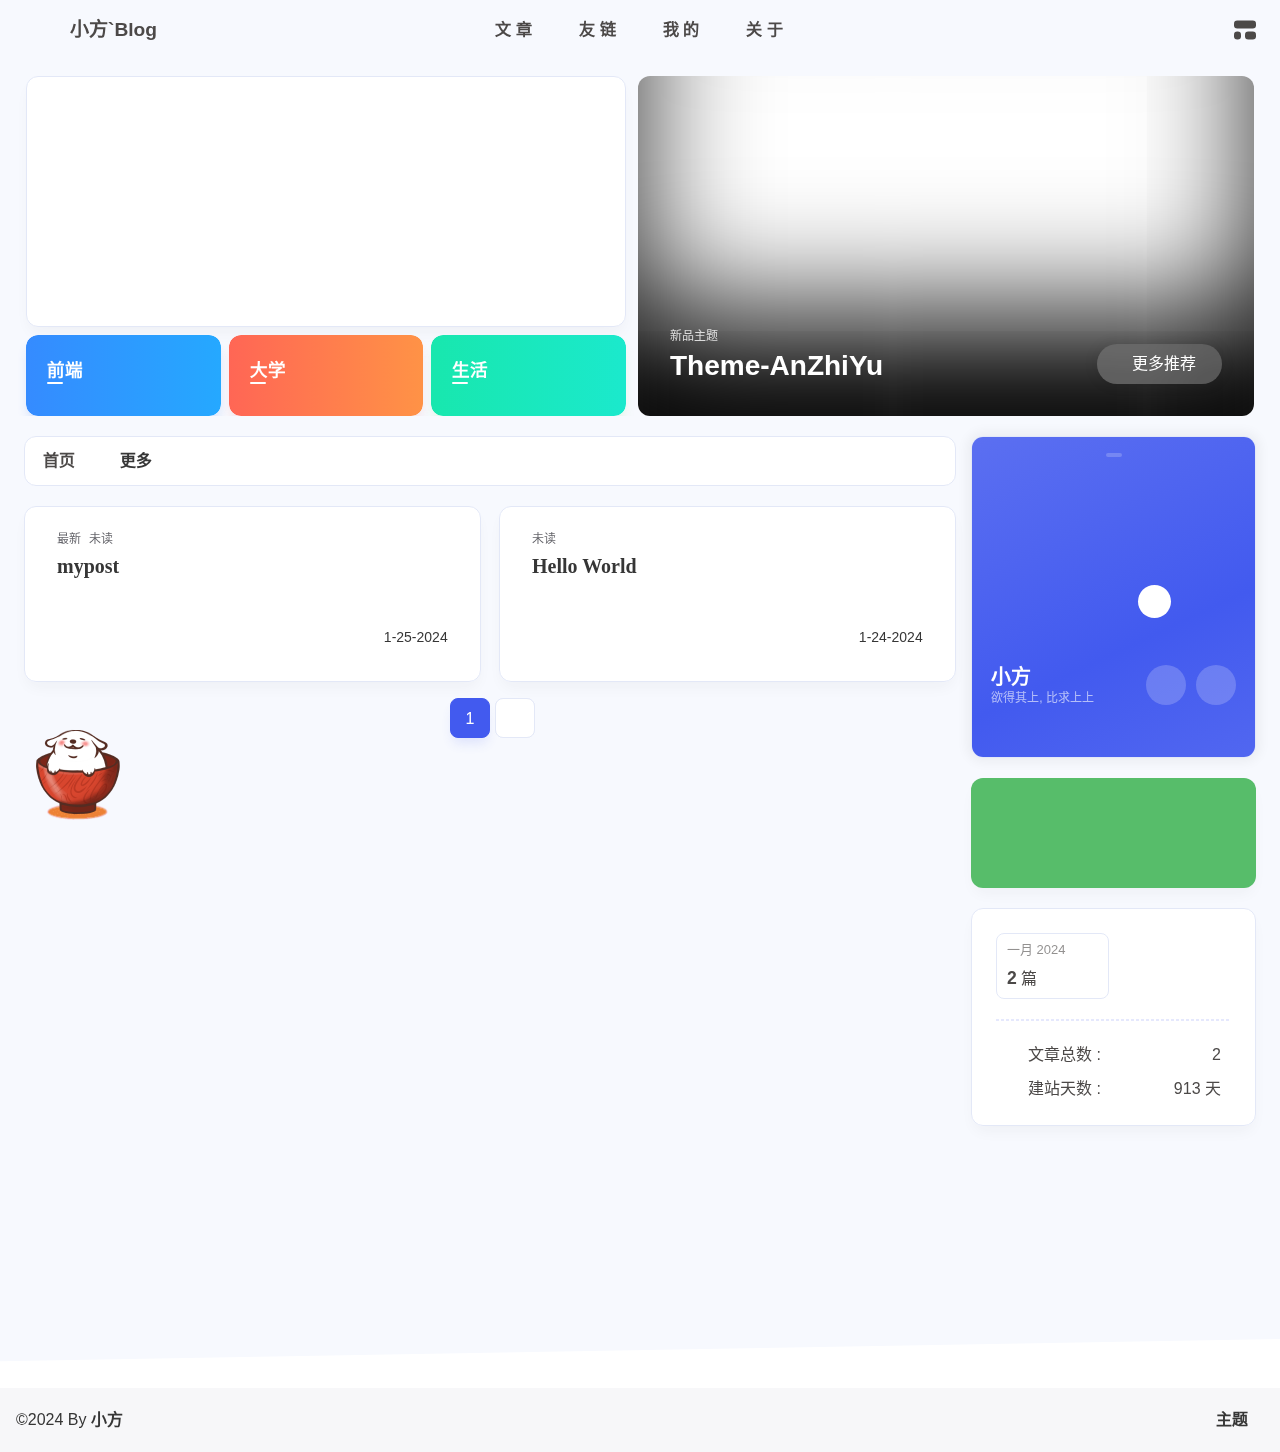
==== commit 1cd90bfe: "Site updated: 2024-02-08 01:00:32" ====
--- a/index.html
+++ b/index.html
@@ -1,7 +1,7 @@
 <!DOCTYPE html><html lang="zh-CN" data-theme="light"><head><meta charset="UTF-8"><meta http-equiv="X-UA-Compatible" content="IE=edge"><meta name="viewport" content="width=device-width, initial-scale=1.0, user-scalable=no"><title>小方`Blog - 欲得其上, 比求上上</title><meta name="keywords" content="小方,小方的博客,博客,小方博客,方志伟,Blog"><meta name="author" content="小方,fzw1a1a@gmail.com"><meta name="copyright" content="小方"><meta name="format-detection" content="telephone=no"><meta name="theme-color" content="#f7f9fe"><meta name="mobile-web-app-capable" content="yes"><meta name="apple-touch-fullscreen" content="yes"><meta name="apple-mobile-web-app-title" content="小方`Blog"><meta name="application-name" content="小方`Blog"><meta name="apple-mobile-web-app-capable" content="yes"><meta name="apple-mobile-web-app-status-bar-style" content="#f7f9fe"><meta property="og:type" content="website"><meta property="og:title" content="小方`Blog"><meta property="og:url" content="https://xiao-fangff.github.io/index.html"><meta property="og:site_name" content="小方`Blog"><meta property="og:description" content="一个有趣的博客"><meta property="og:locale" content="zh-CN"><meta property="og:image" content="https://bu.dusays.com/2023/04/27/64496e511b09c.jpg"><meta property="article:author" content="小方"><meta property="article:tag" content="小方,小方的博客,博客,小方博客,方志伟,Blog"><meta name="twitter:card" content="summary"><meta name="twitter:image" content="https://bu.dusays.com/2023/04/27/64496e511b09c.jpg"><meta name="description" content="一个有趣的博客"><link rel="shortcut icon" href="/favicon.ico"><link rel="canonical" href="https://xiao-fangff.github.io/"><link rel="preconnect" href="//cdn.cbd.int"/><meta name="google-site-verification" content="xxx"/><meta name="baidu-site-verification" content="code-xxx"/><meta name="msvalidate.01" content="xxx"/><link rel="manifest" href="/manifest.json"/><meta name="msapplication-TileColor" content="var(--anzhiyu-main)"/><link rel="mask-icon" href="/img/siteicon/rocket-icon-180.png" color="#5bbad5"/><link rel="apple-touch-icon" sizes="180x180" href="/img/siteicon/rocket-icon-180.png"/><link rel="apple-touch-icon-precomposed" sizes="180x180" href="/img/siteicon/rocket-icon-180.png"/><link rel="icon" type="image/png" sizes="32x32" href="/img/siteicon/32.png"/><link rel="icon" type="image/png" sizes="16x16" href="/img/siteicon/16.png"/><link rel="bookmark" href="/img/siteicon/rocket-icon-180.png"/><link rel="apple-touch-startup-image" href="/img/siteicon/apple-splash-2048-2732.jpg" media="(device-width: 1024px) and (device-height: 1366px) and (-webkit-device-pixel-ratio: 2) and (orientation: portrait)"/><link rel="apple-touch-startup-image" href="/img/siteicon/apple-splash-2732-2048.jpg" media="(device-width: 1024px) and (device-height: 1366px) and (-webkit-device-pixel-ratio: 2) and (orientation: landscape)"/><link rel="apple-touch-startup-image" href="/img/siteicon/apple-splash-1668-2388.jpg" media="(device-width: 834px) and (device-height: 1194px) and (-webkit-device-pixel-ratio: 2) and (orientation: portrait)"/><link rel="apple-touch-startup-image" href="/img/siteicon/apple-splash-2388-1668.jpg" media="(device-width: 834px) and (device-height: 1194px) and (-webkit-device-pixel-ratio: 2) and (orientation: landscape)"/><link rel="apple-touch-startup-image" href="/img/siteicon/apple-splash-1536-2048.jpg" media="(device-width: 768px) and (device-height: 1024px) and (-webkit-device-pixel-ratio: 2) and (orientation: portrait)"/><link rel="apple-touch-startup-image" href="/img/siteicon/apple-splash-2048-1536.jpg" media="(device-width: 768px) and (device-height: 1024px) and (-webkit-device-pixel-ratio: 2) and (orientation: landscape)"/><link rel="apple-touch-startup-image" href="/img/siteicon/apple-splash-1668-2224.jpg" media="(device-width: 834px) and (device-height: 1112px) and (-webkit-device-pixel-ratio: 2) and (orientation: portrait)"/><link rel="apple-touch-startup-image" href="/img/siteicon/apple-splash-2224-1668.jpg" media="(device-width: 834px) and (device-height: 1112px) and (-webkit-device-pixel-ratio: 2) and (orientation: landscape)"/><link rel="apple-touch-startup-image" href="/img/siteicon/apple-splash-1620-2160.jpg" media="(device-width: 810px) and (device-height: 1080px) and (-webkit-device-pixel-ratio: 2) and (orientation: portrait)"/><link rel="apple-touch-startup-image" href="/img/siteicon/apple-splash-2160-1620.jpg" media="(device-width: 810px) and (device-height: 1080px) and (-webkit-device-pixel-ratio: 2) and (orientation: landscape)"/><link rel="apple-touch-startup-image" href="/img/siteicon/apple-splash-1290-2796.jpg" media="(device-width: 430px) and (device-height: 932px) and (-webkit-device-pixel-ratio: 3) and (orientation: portrait)"/><link rel="apple-touch-startup-image" href="/img/siteicon/apple-splash-2796-1290.jpg" media="(device-width: 430px) and (device-height: 932px) and (-webkit-device-pixel-ratio: 3) and (orientation: landscape)"/><link rel="apple-touch-startup-image" href="/img/siteicon/apple-splash-1179-2556.jpg" media="(device-width: 393px) and (device-height: 852px) and (-webkit-device-pixel-ratio: 3) and (orientation: portrait)"/><link rel="apple-touch-startup-image" href="/img/siteicon/apple-splash-2556-1179.jpg" media="(device-width: 393px) and (device-height: 852px) and (-webkit-device-pixel-ratio: 3) and (orientation: landscape)"/><link rel="apple-touch-startup-image" href="/img/siteicon/apple-splash-1284-2778.jpg" media="(device-width: 428px) and (device-height: 926px) and (-webkit-device-pixel-ratio: 3) and (orientation: portrait)"/><link rel="apple-touch-startup-image" href="/img/siteicon/apple-splash-2778-1284.jpg" media="(device-width: 428px) and (device-height: 926px) and (-webkit-device-pixel-ratio: 3) and (orientation: landscape)"/><link rel="apple-touch-startup-image" href="/img/siteicon/apple-splash-1170-2532.jpg" media="(device-width: 390px) and (device-height: 844px) and (-webkit-device-pixel-ratio: 3) and (orientation: portrait)"/><link rel="apple-touch-startup-image" href="/img/siteicon/apple-splash-2532-1170.jpg" media="(device-width: 390px) and (device-height: 844px) and (-webkit-device-pixel-ratio: 3) and (orientation: landscape)"/><link rel="apple-touch-startup-image" href="/img/siteicon/apple-splash-1125-2436.jpg" media="(device-width: 375px) and (device-height: 812px) and (-webkit-device-pixel-ratio: 3) and (orientation: portrait)"/><link rel="apple-touch-startup-image" href="/img/siteicon/apple-splash-2436-1125.jpg" media="(device-width: 375px) and (device-height: 812px) and (-webkit-device-pixel-ratio: 3) and (orientation: landscape)"/><link rel="apple-touch-startup-image" href="/img/siteicon/apple-splash-1242-2688.jpg" media="(device-width: 414px) and (device-height: 896px) and (-webkit-device-pixel-ratio: 3) and (orientation: portrait)"/><link rel="apple-touch-startup-image" href="/img/siteicon/apple-splash-2688-1242.jpg" media="(device-width: 414px) and (device-height: 896px) and (-webkit-device-pixel-ratio: 3) and (orientation: landscape)"/><link rel="apple-touch-startup-image" href="/img/siteicon/apple-splash-828-1792.jpg" media="(device-width: 414px) and (device-height: 896px) and (-webkit-device-pixel-ratio: 2) and (orientation: portrait)"/><link rel="apple-touch-startup-image" href="/img/siteicon/apple-splash-1792-828.jpg" media="(device-width: 414px) and (device-height: 896px) and (-webkit-device-pixel-ratio: 2) and (orientation: landscape)"/><link rel="apple-touch-startup-image" href="/img/siteicon/apple-splash-1242-2208.jpg" media="(device-width: 414px) and (device-height: 736px) and (-webkit-device-pixel-ratio: 3) and (orientation: portrait)"/><link rel="apple-touch-startup-image" href="/img/siteicon/apple-splash-2208-1242.jpg" media="(device-width: 414px) and (device-height: 736px) and (-webkit-device-pixel-ratio: 3) and (orientation: landscape)"/><link rel="apple-touch-startup-image" href="/img/siteicon/apple-splash-750-1334.jpg" media="(device-width: 375px) and (device-height: 667px) and (-webkit-device-pixel-ratio: 2) and (orientation: portrait)"/><link rel="apple-touch-startup-image" href="/img/siteicon/apple-splash-1334-750.jpg" media="(device-width: 375px) and (device-height: 667px) and (-webkit-device-pixel-ratio: 2) and (orientation: landscape)"/><link rel="apple-touch-startup-image" href="/img/siteicon/apple-splash-640-1136.jpg" media="(device-width: 320px) and (device-height: 568px) and (-webkit-device-pixel-ratio: 2) and (orientation: portrait)"/><link rel="apple-touch-startup-image" href="/img/siteicon/apple-splash-1136-640.jpg" media="(device-width: 320px) and (device-height: 568px) and (-webkit-device-pixel-ratio: 2) and (orientation: landscape)"/><link rel="stylesheet" href="/css/index.css"><link rel="stylesheet" href="https://cdn.cbd.int/node-snackbar@0.1.16/dist/snackbar.min.css" media="print" onload="this.media='all'"><link rel="stylesheet" href="https://cdn.cbd.int/@fancyapps/ui@5.0.28/dist/fancybox/fancybox.css" media="print" onload="this.media='all'"><script>const GLOBAL_CONFIG = {
   linkPageTop: undefined,
   peoplecanvas: {"enable":true,"img":"https://upload-bbs.miyoushe.com/upload/2023/09/03/125766904/ee23df8517f3c3e3efc4145658269c06_5714860933110284659.png"},
-  postHeadAiDescription: {"enable":true,"gptName":"AnZhiYu","mode":"local","switchBtn":false,"btnLink":"https://afdian.net/item/886a79d4db6711eda42a52540025c377","randomNum":3,"basicWordCount":1000,"key":"xxxx","Referer":"https://xx.xx/"},
+  postHeadAiDescription: {"enable":true,"gptName":"XiaoFang","mode":"tianli","switchBtn":false,"btnLink":"https://afdian.net/item/886a79d4db6711eda42a52540025c377","randomNum":3,"basicWordCount":1000,"key":"a97123d549de3c70ca33","Referer":"https://xiao-fangff.github.io/"},
   diytitle: {"enable":true,"leaveTitle":"w(ﾟДﾟ)w 不要走！再看看嘛！","backTitle":"♪(^∇^*)欢迎肥来！"},
   LA51: undefined,
   greetingBox: undefined,
@@ -59,7 +59,7 @@
   isHome: true,
   isHighlightShrink: true,
   isToc: false,
-  postUpdate: '2024-02-07 12:20:39',
+  postUpdate: '2024-02-08 01:00:23',
   postMainColor: '',
 }</script><noscript><style type="text/css">
   #nav {
@@ -227,7 +227,7 @@
     "key": "df245676fb434a0691ead1c63341cd94"
   }
 }
-</script><link rel="stylesheet" href="https://widget.qweather.net/simple/static/css/he-simple.css?v=1.4.0"/><script src="https://widget.qweather.net/simple/static/js/he-simple.js?v=1.4.0"></script></span><div class="mask-name-container"><div id="name-container"><a id="page-name" href="javascript:anzhiyu.scrollToDest(0, 500)">PAGE_NAME</a></div></div><div id="menus"><div class="menus_items"><div class="menus_item"><a class="site-page" href="javascript:void(0);"><span> 文章</span></a><ul class="menus_item_child"><li><a class="site-page child faa-parent animated-hover" href="/archives/"><i class="anzhiyufont anzhiyu-icon-box-archive faa-tada" style="font-size: 0.9em;"></i><span> 隧道</span></a></li><li><a class="site-page child faa-parent animated-hover" href="/categories/"><i class="anzhiyufont anzhiyu-icon-shapes faa-tada" style="font-size: 0.9em;"></i><span> 分类</span></a></li><li><a class="site-page child faa-parent animated-hover" href="/tags/"><i class="anzhiyufont anzhiyu-icon-tags faa-tada" style="font-size: 0.9em;"></i><span> 标签</span></a></li></ul></div><div class="menus_item"><a class="site-page" href="javascript:void(0);"><span> 友链</span></a><ul class="menus_item_child"><li><a class="site-page child faa-parent animated-hover" href="/link/"><i class="anzhiyufont anzhiyu-icon-link faa-tada" style="font-size: 0.9em;"></i><span> 友人帐</span></a></li><li><a class="site-page child faa-parent animated-hover" href="/fcircle/"><i class="anzhiyufont anzhiyu-icon-artstation faa-tada" style="font-size: 0.9em;"></i><span> 朋友圈</span></a></li><li><a class="site-page child faa-parent animated-hover" href="/comments/"><i class="anzhiyufont anzhiyu-icon-envelope faa-tada" style="font-size: 0.9em;"></i><span> 留言板</span></a></li></ul></div><div class="menus_item"><a class="site-page" href="javascript:void(0);"><span> 我的</span></a><ul class="menus_item_child"><li><a class="site-page child faa-parent animated-hover" href="/music/"><i class="anzhiyufont anzhiyu-icon-music faa-tada" style="font-size: 0.9em;"></i><span> 音乐馆</span></a></li><li><a class="site-page child faa-parent animated-hover" href="/bangumis/"><i class="anzhiyufont anzhiyu-icon-bilibili faa-tada" style="font-size: 0.9em;"></i><span> 追番页</span></a></li><li><a class="site-page child faa-parent animated-hover" href="/cinemas/"><i class="anzhiyufont anzhiyu-icon-film faa-tada" style="font-size: 0.9em;"></i><span> 追剧页</span></a></li><li><a class="site-page child faa-parent animated-hover" href="/album/"><i class="anzhiyufont anzhiyu-icon-images faa-tada" style="font-size: 0.9em;"></i><span> 相册集</span></a></li><li><a class="site-page child faa-parent animated-hover" href="/air-conditioner/"><i class="anzhiyufont anzhiyu-icon-fan faa-tada" style="font-size: 0.9em;"></i><span> 小空调</span></a></li></ul></div><div class="menus_item"><a class="site-page" href="javascript:void(0);"><span> 关于</span></a><ul class="menus_item_child"><li><a class="site-page child faa-parent animated-hover" href="/about/"><i class="anzhiyufont anzhiyu-icon-paper-plane faa-tada" style="font-size: 0.9em;"></i><span> 关于本人</span></a></li><li><a class="site-page child faa-parent animated-hover" href="/essay/"><i class="anzhiyufont anzhiyu-icon-lightbulb faa-tada" style="font-size: 0.9em;"></i><span> 闲言碎语</span></a></li><li><a class="site-page child faa-parent animated-hover" href="javascript:toRandomPost()"><i class="anzhiyufont anzhiyu-icon-shoe-prints1 faa-tada" style="font-size: 0.9em;"></i><span> 随便逛逛</span></a></li></ul></div></div></div><div id="nav-right"><div class="nav-button" id="randomPost_button"><a class="site-page" onclick="toRandomPost()" title="随机前往一个文章" href="javascript:void(0);"><i class="anzhiyufont anzhiyu-icon-dice"></i></a></div><div class="nav-button" id="search-button"><a class="site-page social-icon search" href="javascript:void(0);" title="搜索🔍" accesskey="s"><i class="anzhiyufont anzhiyu-icon-magnifying-glass"></i><span> 搜索</span></a></div><input id="center-console" type="checkbox"/><label class="widget" for="center-console" title="中控台" onclick="anzhiyu.switchConsole();"><i class="left"></i><i class="widget center"></i><i class="widget right"></i></label><div id="console"><div class="console-card-group-reward"><ul class="reward-all console-card"><li class="reward-item"><a href="https://npm.elemecdn.com/anzhiyu-blog@1.1.6/img/post/common/qrcode-weichat.png" target="_blank"><img class="post-qr-code-img" alt="微信" src= "[data-uri]" onerror="this.onerror=null,this.src=&quot;/img/404.jpg&quot;" data-lazy-src="https://npm.elemecdn.com/anzhiyu-blog@1.1.6/img/post/common/qrcode-weichat.png"/></a><div class="post-qr-code-desc">微信</div></li><li class="reward-item"><a href="https://npm.elemecdn.com/anzhiyu-blog@1.1.6/img/post/common/qrcode-alipay.png" target="_blank"><img class="post-qr-code-img" alt="支付宝" src= "[data-uri]" onerror="this.onerror=null,this.src=&quot;/img/404.jpg&quot;" data-lazy-src="https://npm.elemecdn.com/anzhiyu-blog@1.1.6/img/post/common/qrcode-alipay.png"/></a><div class="post-qr-code-desc">支付宝</div></li></ul></div><div class="console-card-group"><div class="console-card-group-left"><div class="console-card" id="card-newest-comments"><div class="card-content"><div class="author-content-item-tips">互动</div><span class="author-content-item-title"> 最新评论</span></div><div class="aside-list"><span>正在加载中...</span></div></div></div><div class="console-card-group-right"><div class="console-card tags"><div class="card-content"><div class="author-content-item-tips">兴趣点</div><span class="author-content-item-title">寻找你感兴趣的领域</span></div></div><div class="console-card history"><div class="item-headline"><i class="anzhiyufont anzhiyu-icon-box-archiv"></i><span>文章</span></div><div class="card-archives"><div class="item-headline"><i class="anzhiyufont anzhiyu-icon-archive"></i><span>归档</span></div><ul class="card-archive-list"><li class="card-archive-list-item"><a class="card-archive-list-link" href="/archives/2024/01/"><span class="card-archive-list-date">一月 2024</span><div class="card-archive-list-count-group"><span class="card-archive-list-count">2</span><span>篇</span></div></a></li></ul></div><hr/></div></div></div><div class="button-group"><div class="console-btn-item"><a class="darkmode_switchbutton" title="显示模式切换" href="javascript:void(0);"><i class="anzhiyufont anzhiyu-icon-moon"></i></a></div><div class="console-btn-item" id="consoleHideAside" onclick="anzhiyu.hideAsideBtn()" title="边栏显示控制"><a class="asideSwitch"><i class="anzhiyufont anzhiyu-icon-arrows-left-right"></i></a></div><div class="console-btn-item" id="consoleMusic" onclick="anzhiyu.musicToggle()" title="音乐开关"><a class="music-switch"><i class="anzhiyufont anzhiyu-icon-music"></i></a></div></div><div class="console-mask" onclick="anzhiyu.hideConsole()" href="javascript:void(0);"></div></div><div class="nav-button" id="nav-totop"><a class="totopbtn" href="javascript:void(0);"><i class="anzhiyufont anzhiyu-icon-arrow-up"></i><span id="percent" onclick="anzhiyu.scrollToDest(0,500)">0</span></a></div><div id="toggle-menu"><a class="site-page" href="javascript:void(0);" title="切换"><i class="anzhiyufont anzhiyu-icon-bars"></i></a></div></div></div></nav></header><main id="blog-container"><div id="home_top"><div class="swiper_container_card" style="height: auto;width: 100%"><div id="bannerGroup"><div id="random-banner"><canvas id="peoplecanvas"></canvas><a id="random-hover" href="javascript:toRandomPost()"><i class="anzhiyufont anzhiyu-icon-paper-plane"></i><div class="bannerText">随便逛逛<i class="anzhiyufont anzhiyu-icon-arrow-right"></i></div></a></div><div class="categoryGroup"><div class="categoryItem" style="box-shadow:var(--anzhiyu-shadow-blue)"><a class="categoryButton blue" href="/categories/%E5%89%8D%E7%AB%AF%E5%BC%80%E5%8F%91/"><span class="categoryButtonText">前端</span><i class="anzhiyufont anzhiyu-icon-dove"></i></a></div><div class="categoryItem" style="box-shadow:var(--anzhiyu-shadow-red)"><a class="categoryButton red" href="/categories/%E5%A4%A7%E5%AD%A6%E7%94%9F%E6%B6%AF/"><span class="categoryButtonText">大学</span><i class="anzhiyufont anzhiyu-icon-fire"></i></a></div><div class="categoryItem" style="box-shadow:var(--anzhiyu-shadow-green)"><a class="categoryButton green" href="/categories/%E7%94%9F%E6%B4%BB%E6%97%A5%E5%B8%B8/"><span class="categoryButtonText">生活</span><i class="anzhiyufont anzhiyu-icon-book"></i></a></div></div></div><div class="topGroup"><div class="recent-post-item" onclick="pjax.loadUrl(&quot;/posts/3eeb.html&quot;)"><div class="post_cover left_radius"><a href="posts/3eeb.html" title="Hello World"><span class="recent-post-top-text">荐</span><img class="post_bg" onerror="this.onerror=null;this.src='/img/404.jpg'" alt="cover"></a></div><div class="recent-post-info"><a class="article-title" href="posts/3eeb.html" title="Hello World">Hello World</a></div></div><div class="recent-post-item" onclick="pjax.loadUrl(&quot;/posts/bd9a.html&quot;)"><div class="post_cover left_radius"><a href="posts/bd9a.html" title="mypost"><span class="recent-post-top-text">荐</span><img class="post_bg" onerror="this.onerror=null;this.src='/img/404.jpg'" alt="cover"></a></div><div class="recent-post-info"><a class="article-title" href="posts/bd9a.html" title="mypost">mypost</a></div></div><a class="todayCard" id="todayCard" target="_blank" rel="noopener" href="https://docs.anheyu.com/" style="z-index: 1;"><div class="todayCard-info"><div class="todayCard-tips">新品主题</div><div class="todayCard-title">Theme-AnZhiYu</div></div><img class="todayCard-cover" src= "[data-uri]" onerror="this.onerror=null,this.src=&quot;/img/404.jpg&quot;" data-lazy-src="https://bu.dusays.com/2023/05/13/645fa3cf90d70.webp" onerror="this.onerror=null;this.src='/img/404.jpg'" alt="封面"><div class="banner-button-group"><div class="banner-button" onclick="event.stopPropagation();event.preventDefault();anzhiyu.hideTodayCard();"><i class="anzhiyufont anzhiyu-icon-arrow-circle-right"></i><span class="banner-button-text">更多推荐</span></div></div></a></div><link rel="stylesheet"></div></div><div class="layout" id="content-inner"><div class="recent-posts" id="recent-posts"><div id="categoryBar"><div class="category-bar" id="category-bar"><div id="catalog-bar"><div id="catalog-list"><div class="catalog-list-item" id="首页"><a href="/">首页</a></div></div><div class="category-bar-next" id="category-bar-next" onclick="anzhiyu.scrollCategoryBarToRight()"><i class="anzhiyufont anzhiyu-icon-angle-double-right"></i></div><a class="catalog-more" href="/categories/">更多</a></div></div></div><div class="recent-post-item lastestpost-item" onclick="pjax.loadUrl('/posts/bd9a.html')"><div class="recent-post-info no-cover"><div class="recent-post-info-top"><div class="recent-post-info-top-tips"><span class="newPost">最新</span><a class="unvisited-post" href="/posts/bd9a.html" title="mypost">未读</a></div><a class="article-title" href="/posts/bd9a.html" title="mypost">mypost</a></div><div class="article-meta-wrap"><span class="post-meta-date"><i class="anzhiyufont anzhiyu-icon-calendar-days" style="font-size: 15px; display:none"></i><span class="article-meta-label">发表于</span><time datetime="2024-01-25T00:39:28.000Z" title="发表于 2024-01-25 08:39:28" time="2024-01-25 08:39:28">2024-01-25</time><time class="time_hidden" datetime="2024-01-30T12:40:50.560Z" title="更新于 2024-01-30 20:40:50" time="2024-01-30 20:40:50">2024-01-30</time></span></div><div class="content"></div></div></div><div class="recent-post-item" onclick="pjax.loadUrl('/posts/3eeb.html')"><div class="recent-post-info no-cover"><div class="recent-post-info-top"><div class="recent-post-info-top-tips"><a class="unvisited-post" href="/posts/3eeb.html" title="Hello World">未读</a></div><a class="article-title" href="/posts/3eeb.html" title="Hello World">Hello World</a></div><div class="article-meta-wrap"><span class="post-meta-date"><i class="anzhiyufont anzhiyu-icon-calendar-days" style="font-size: 15px; display:none"></i><span class="article-meta-label">发表于</span><time datetime="2024-01-24T19:11:52.735Z" title="发表于 2024-01-25 03:11:52" time="2024-01-25 03:11:52">2024-01-25</time><time class="time_hidden" datetime="2024-02-06T20:40:31.591Z" title="更新于 2024-02-07 04:40:31" time="2024-02-07 04:40:31">2024-02-07</time></span></div><div class="content">Welcome to Hexo! This is your very first post. Check documentation for more info. If you get any problems when using Hexo, you can find the answer in troubleshooting or you can ask me on GitHub.
+</script><link rel="stylesheet" href="https://widget.qweather.net/simple/static/css/he-simple.css?v=1.4.0"/><script src="https://widget.qweather.net/simple/static/js/he-simple.js?v=1.4.0"></script></span><div class="mask-name-container"><div id="name-container"><a id="page-name" href="javascript:anzhiyu.scrollToDest(0, 500)">PAGE_NAME</a></div></div><div id="menus"><div class="menus_items"><div class="menus_item"><a class="site-page" href="javascript:void(0);"><span> 文章</span></a><ul class="menus_item_child"><li><a class="site-page child faa-parent animated-hover" href="/archives/"><i class="anzhiyufont anzhiyu-icon-box-archive faa-tada" style="font-size: 0.9em;"></i><span> 隧道</span></a></li><li><a class="site-page child faa-parent animated-hover" href="/categories/"><i class="anzhiyufont anzhiyu-icon-shapes faa-tada" style="font-size: 0.9em;"></i><span> 分类</span></a></li><li><a class="site-page child faa-parent animated-hover" href="/tags/"><i class="anzhiyufont anzhiyu-icon-tags faa-tada" style="font-size: 0.9em;"></i><span> 标签</span></a></li></ul></div><div class="menus_item"><a class="site-page" href="javascript:void(0);"><span> 友链</span></a><ul class="menus_item_child"><li><a class="site-page child faa-parent animated-hover" href="/link/"><i class="anzhiyufont anzhiyu-icon-link faa-tada" style="font-size: 0.9em;"></i><span> 友人帐</span></a></li><li><a class="site-page child faa-parent animated-hover" href="/fcircle/"><i class="anzhiyufont anzhiyu-icon-artstation faa-tada" style="font-size: 0.9em;"></i><span> 朋友圈</span></a></li><li><a class="site-page child faa-parent animated-hover" href="/comments/"><i class="anzhiyufont anzhiyu-icon-envelope faa-tada" style="font-size: 0.9em;"></i><span> 留言板</span></a></li></ul></div><div class="menus_item"><a class="site-page" href="javascript:void(0);"><span> 我的</span></a><ul class="menus_item_child"><li><a class="site-page child faa-parent animated-hover" href="/music/"><i class="anzhiyufont anzhiyu-icon-music faa-tada" style="font-size: 0.9em;"></i><span> 音乐馆</span></a></li><li><a class="site-page child faa-parent animated-hover" href="/bangumis/"><i class="anzhiyufont anzhiyu-icon-bilibili faa-tada" style="font-size: 0.9em;"></i><span> 追番页</span></a></li><li><a class="site-page child faa-parent animated-hover" href="/album/"><i class="anzhiyufont anzhiyu-icon-images faa-tada" style="font-size: 0.9em;"></i><span> 相册集</span></a></li><li><a class="site-page child faa-parent animated-hover" href="/air-conditioner/"><i class="anzhiyufont anzhiyu-icon-fan faa-tada" style="font-size: 0.9em;"></i><span> 小空调</span></a></li></ul></div><div class="menus_item"><a class="site-page" href="javascript:void(0);"><span> 关于</span></a><ul class="menus_item_child"><li><a class="site-page child faa-parent animated-hover" href="/about/"><i class="anzhiyufont anzhiyu-icon-paper-plane faa-tada" style="font-size: 0.9em;"></i><span> 关于本人</span></a></li><li><a class="site-page child faa-parent animated-hover" href="/essay/"><i class="anzhiyufont anzhiyu-icon-lightbulb faa-tada" style="font-size: 0.9em;"></i><span> 闲言碎语</span></a></li><li><a class="site-page child faa-parent animated-hover" href="javascript:toRandomPost()"><i class="anzhiyufont anzhiyu-icon-shoe-prints1 faa-tada" style="font-size: 0.9em;"></i><span> 随便逛逛</span></a></li></ul></div></div></div><div id="nav-right"><div class="nav-button" id="randomPost_button"><a class="site-page" onclick="toRandomPost()" title="随机前往一个文章" href="javascript:void(0);"><i class="anzhiyufont anzhiyu-icon-dice"></i></a></div><div class="nav-button" id="search-button"><a class="site-page social-icon search" href="javascript:void(0);" title="搜索🔍" accesskey="s"><i class="anzhiyufont anzhiyu-icon-magnifying-glass"></i><span> 搜索</span></a></div><input id="center-console" type="checkbox"/><label class="widget" for="center-console" title="中控台" onclick="anzhiyu.switchConsole();"><i class="left"></i><i class="widget center"></i><i class="widget right"></i></label><div id="console"><div class="console-card-group-reward"><ul class="reward-all console-card"><li class="reward-item"><a href="https://npm.elemecdn.com/anzhiyu-blog@1.1.6/img/post/common/qrcode-weichat.png" target="_blank"><img class="post-qr-code-img" alt="微信" src= "[data-uri]" onerror="this.onerror=null,this.src=&quot;/img/404.jpg&quot;" data-lazy-src="https://npm.elemecdn.com/anzhiyu-blog@1.1.6/img/post/common/qrcode-weichat.png"/></a><div class="post-qr-code-desc">微信</div></li><li class="reward-item"><a href="https://npm.elemecdn.com/anzhiyu-blog@1.1.6/img/post/common/qrcode-alipay.png" target="_blank"><img class="post-qr-code-img" alt="支付宝" src= "[data-uri]" onerror="this.onerror=null,this.src=&quot;/img/404.jpg&quot;" data-lazy-src="https://npm.elemecdn.com/anzhiyu-blog@1.1.6/img/post/common/qrcode-alipay.png"/></a><div class="post-qr-code-desc">支付宝</div></li></ul></div><div class="console-card-group"><div class="console-card-group-left"><div class="console-card" id="card-newest-comments"><div class="card-content"><div class="author-content-item-tips">互动</div><span class="author-content-item-title"> 最新评论</span></div><div class="aside-list"><span>正在加载中...</span></div></div></div><div class="console-card-group-right"><div class="console-card tags"><div class="card-content"><div class="author-content-item-tips">兴趣点</div><span class="author-content-item-title">寻找你感兴趣的领域</span></div></div><div class="console-card history"><div class="item-headline"><i class="anzhiyufont anzhiyu-icon-box-archiv"></i><span>文章</span></div><div class="card-archives"><div class="item-headline"><i class="anzhiyufont anzhiyu-icon-archive"></i><span>归档</span></div><ul class="card-archive-list"><li class="card-archive-list-item"><a class="card-archive-list-link" href="/archives/2024/01/"><span class="card-archive-list-date">一月 2024</span><div class="card-archive-list-count-group"><span class="card-archive-list-count">2</span><span>篇</span></div></a></li></ul></div><hr/></div></div></div><div class="button-group"><div class="console-btn-item"><a class="darkmode_switchbutton" title="显示模式切换" href="javascript:void(0);"><i class="anzhiyufont anzhiyu-icon-moon"></i></a></div><div class="console-btn-item" id="consoleHideAside" onclick="anzhiyu.hideAsideBtn()" title="边栏显示控制"><a class="asideSwitch"><i class="anzhiyufont anzhiyu-icon-arrows-left-right"></i></a></div><div class="console-btn-item" id="consoleMusic" onclick="anzhiyu.musicToggle()" title="音乐开关"><a class="music-switch"><i class="anzhiyufont anzhiyu-icon-music"></i></a></div></div><div class="console-mask" onclick="anzhiyu.hideConsole()" href="javascript:void(0);"></div></div><div class="nav-button" id="nav-totop"><a class="totopbtn" href="javascript:void(0);"><i class="anzhiyufont anzhiyu-icon-arrow-up"></i><span id="percent" onclick="anzhiyu.scrollToDest(0,500)">0</span></a></div><div id="toggle-menu"><a class="site-page" href="javascript:void(0);" title="切换"><i class="anzhiyufont anzhiyu-icon-bars"></i></a></div></div></div></nav></header><main id="blog-container"><div id="home_top"><div class="swiper_container_card" style="height: auto;width: 100%"><div id="bannerGroup"><div id="random-banner"><canvas id="peoplecanvas"></canvas><a id="random-hover" href="javascript:toRandomPost()"><i class="anzhiyufont anzhiyu-icon-paper-plane"></i><div class="bannerText">随便逛逛<i class="anzhiyufont anzhiyu-icon-arrow-right"></i></div></a></div><div class="categoryGroup"><div class="categoryItem" style="box-shadow:var(--anzhiyu-shadow-blue)"><a class="categoryButton blue" href="/categories/%E5%89%8D%E7%AB%AF%E5%BC%80%E5%8F%91/"><span class="categoryButtonText">前端</span><i class="anzhiyufont anzhiyu-icon-dove"></i></a></div><div class="categoryItem" style="box-shadow:var(--anzhiyu-shadow-red)"><a class="categoryButton red" href="/categories/%E5%A4%A7%E5%AD%A6%E7%94%9F%E6%B6%AF/"><span class="categoryButtonText">大学</span><i class="anzhiyufont anzhiyu-icon-fire"></i></a></div><div class="categoryItem" style="box-shadow:var(--anzhiyu-shadow-green)"><a class="categoryButton green" href="/categories/%E7%94%9F%E6%B4%BB%E6%97%A5%E5%B8%B8/"><span class="categoryButtonText">生活</span><i class="anzhiyufont anzhiyu-icon-book"></i></a></div></div></div><div class="topGroup"><div class="recent-post-item" onclick="pjax.loadUrl(&quot;/posts/3eeb.html&quot;)"><div class="post_cover left_radius"><a href="posts/3eeb.html" title="Hello World"><span class="recent-post-top-text">荐</span><img class="post_bg" onerror="this.onerror=null;this.src='/img/404.jpg'" alt="cover"></a></div><div class="recent-post-info"><a class="article-title" href="posts/3eeb.html" title="Hello World">Hello World</a></div></div><div class="recent-post-item" onclick="pjax.loadUrl(&quot;/posts/bd9a.html&quot;)"><div class="post_cover left_radius"><a href="posts/bd9a.html" title="mypost"><span class="recent-post-top-text">荐</span><img class="post_bg" onerror="this.onerror=null;this.src='/img/404.jpg'" alt="cover"></a></div><div class="recent-post-info"><a class="article-title" href="posts/bd9a.html" title="mypost">mypost</a></div></div><a class="todayCard" id="todayCard" target="_blank" rel="noopener" href="https://docs.anheyu.com/" style="z-index: 1;"><div class="todayCard-info"><div class="todayCard-tips">新品主题</div><div class="todayCard-title">Theme-AnZhiYu</div></div><img class="todayCard-cover" src= "[data-uri]" onerror="this.onerror=null,this.src=&quot;/img/404.jpg&quot;" data-lazy-src="https://bu.dusays.com/2023/05/13/645fa3cf90d70.webp" onerror="this.onerror=null;this.src='/img/404.jpg'" alt="封面"><div class="banner-button-group"><div class="banner-button" onclick="event.stopPropagation();event.preventDefault();anzhiyu.hideTodayCard();"><i class="anzhiyufont anzhiyu-icon-arrow-circle-right"></i><span class="banner-button-text">更多推荐</span></div></div></a></div><link rel="stylesheet"></div></div><div class="layout" id="content-inner"><div class="recent-posts" id="recent-posts"><div id="categoryBar"><div class="category-bar" id="category-bar"><div id="catalog-bar"><div id="catalog-list"><div class="catalog-list-item" id="首页"><a href="/">首页</a></div></div><div class="category-bar-next" id="category-bar-next" onclick="anzhiyu.scrollCategoryBarToRight()"><i class="anzhiyufont anzhiyu-icon-angle-double-right"></i></div><a class="catalog-more" href="/categories/">更多</a></div></div></div><div class="recent-post-item lastestpost-item" onclick="pjax.loadUrl('/posts/bd9a.html')"><div class="recent-post-info no-cover"><div class="recent-post-info-top"><div class="recent-post-info-top-tips"><span class="newPost">最新</span><a class="unvisited-post" href="/posts/bd9a.html" title="mypost">未读</a></div><a class="article-title" href="/posts/bd9a.html" title="mypost">mypost</a></div><div class="article-meta-wrap"><span class="post-meta-date"><i class="anzhiyufont anzhiyu-icon-calendar-days" style="font-size: 15px; display:none"></i><span class="article-meta-label">发表于</span><time datetime="2024-01-25T00:39:28.000Z" title="发表于 2024-01-25 08:39:28" time="2024-01-25 08:39:28">2024-01-25</time><time class="time_hidden" datetime="2024-01-30T12:40:50.560Z" title="更新于 2024-01-30 20:40:50" time="2024-01-30 20:40:50">2024-01-30</time></span></div><div class="content"></div></div></div><div class="recent-post-item" onclick="pjax.loadUrl('/posts/3eeb.html')"><div class="recent-post-info no-cover"><div class="recent-post-info-top"><div class="recent-post-info-top-tips"><a class="unvisited-post" href="/posts/3eeb.html" title="Hello World">未读</a></div><a class="article-title" href="/posts/3eeb.html" title="Hello World">Hello World</a></div><div class="article-meta-wrap"><span class="post-meta-date"><i class="anzhiyufont anzhiyu-icon-calendar-days" style="font-size: 15px; display:none"></i><span class="article-meta-label">发表于</span><time datetime="2024-01-24T19:11:52.735Z" title="发表于 2024-01-25 03:11:52" time="2024-01-25 03:11:52">2024-01-25</time><time class="time_hidden" datetime="2024-02-07T16:59:58.714Z" title="更新于 2024-02-08 00:59:58" time="2024-02-08 00:59:58">2024-02-08</time></span></div><div class="content">Welcome to Hexo! This is your very first post. Check documentation for more info. If you get any problems when using Hexo, you can find the answer in troubleshooting or you can ask me on GitHub.
 Quick StartCreate a new post$ hexo new &quot;My New Post&quot;
 
 More info: Writing
@@ -240,7 +240,7 @@
 Deploy to remote sites$ hexo deploy
 
 More info: Deployment
-</div></div></div><nav id="pagination"><div class="pagination"><span class="page-number current">1</span><div class="toPageGroup"><input id="toPageText" oninput="value=value.replace(/[^0-9]/g,'')" maxlength="3" onkeyup="this.value=this.value.replace(/[^u4e00-u9fa5w]/g,'')" aria-label="toPage"><a id="toPageButton" onclick="anzhiyu.toPage()"><i class="anzhiyufont anzhiyu-icon-angles-right" style="font-weight: inherit; font-size: 1rem;"></i></a></div></div></nav></div><div class="aside-content" id="aside-content"><div class="card-widget card-info"><div class="card-content"><div class="author-info__sayhi" id="author-info__sayhi" onclick="anzhiyu.changeSayHelloText()"></div><div class="author-info-avatar"><img class="avatar-img" src= "[data-uri]" onerror="this.onerror=null,this.src=&quot;/img/404.jpg&quot;" data-lazy-src="https://bu.dusays.com/2023/04/27/64496e511b09c.jpg" onerror="this.onerror=null;this.src='/img/friend_404.gif'" alt="avatar"/><div class="author-status"><img class="g-status" src= "[data-uri]" onerror="this.onerror=null,this.src=&quot;/img/404.jpg&quot;" data-lazy-src="https://bu.dusays.com/2023/08/24/64e6ce9c507bb.png" alt="status"/></div></div><div class="author-info__description"><div style="line-height:1.38;margin:0.6rem 0;text-align:justify;color:rgba(255, 255, 255, 0.8);">这有关于<b style="color:#fff">产品、设计、开发</b>相关的问题和看法，还有<b style="color:#fff">文章翻译</b>和<b style="color:#fff">分享</b>。</div><div style="line-height:1.38;margin:0.6rem 0;text-align:justify;color:rgba(255, 255, 255, 0.8);">相信你可以在这里找到对你有用的<b style="color:#fff">知识</b>和<b style="color:#fff">教程</b>。</div></div><div class="author-info__bottom-group"><a class="author-info__bottom-group-left" href="/"><h1 class="author-info__name">小方</h1><div class="author-info__desc">欲得其上, 比求上上</div></a><div class="card-info-social-icons is-center"><a class="social-icon faa-parent animated-hover" href="https://github.com/Xiao-Fangff" target="_blank" title="Github"><i class="anzhiyufont anzhiyu-icon-github"></i></a><a class="social-icon faa-parent animated-hover" href="https://space.bilibili.com/108626947" target="_blank" title="BiliBili"><i class="anzhiyufont anzhiyu-icon-bilibili"></i></a></div></div></div></div><div class="card-widget anzhiyu-right-widget" id="card-wechat" onclick="null"><div id="flip-wrapper"><div id="flip-content"><div class="face" style="background: url(https://bu.dusays.com/2023/01/13/63c02edf44033.png) center center / 100% no-repeat"></div><div class="back face" style="background: url(https://bu.dusays.com/2023/05/13/645fa415e8694.png) center center / 100% no-repeat"></div></div></div></div><div class="sticky_layout"><div class="card-widget"><div class="card-archives"><div class="item-headline"><i class="anzhiyufont anzhiyu-icon-archive"></i><span>归档</span></div><ul class="card-archive-list"><li class="card-archive-list-item"><a class="card-archive-list-link" href="/archives/2024/01/"><span class="card-archive-list-date">一月 2024</span><div class="card-archive-list-count-group"><span class="card-archive-list-count">2</span><span>篇</span></div></a></li></ul></div><hr/><div class="card-webinfo"><div class="item-headline"><i class="anzhiyufont anzhiyu-icon-chart-line"></i><span>网站资讯</span></div><div class="webinfo"><div class="webinfo-item"><div class="webinfo-item-title"><i class="anzhiyufont anzhiyu-icon-file-lines"></i><div class="item-name">文章总数 :</div></div><div class="item-count">2</div></div><div class="webinfo-item"><div class="webinfo-item-title"><i class="anzhiyufont anzhiyu-icon-stopwatch"></i><div class="item-name">建站天数 :</div></div><div class="item-count" id="runtimeshow" data-publishDate="2024-01-24T16:00:00.000Z"><i class="anzhiyufont anzhiyu-icon-spinner anzhiyu-spin"></i></div></div></div></div></div></div></div></div></main><footer id="footer"><div id="footer-wrap"><div id="workboard"><img class="workSituationImg boardsign" src= "[data-uri]" onerror="this.onerror=null,this.src=&quot;/img/404.jpg&quot;" data-lazy-src="https://npm.elemecdn.com/anzhiyu-blog@2.0.4/img/badge/安知鱼-上班摸鱼中.svg" alt="距离月入25k也就还差一个大佬带我~" title="距离月入25k也就还差一个大佬带我~"/><div id="runtimeTextTip"></div></div><p id="ghbdages"><a class="github-badge" target="_blank" href="https://hexo.io/" style="margin-inline:5px" data-title="博客框架为Hexo_v5.4.0" title="博客框架为Hexo_v5.4.0"><img src= "[data-uri]" onerror="this.onerror=null,this.src=&quot;/img/404.jpg&quot;" data-lazy-src="https://npm.elemecdn.com/anzhiyu-blog@2.1.5/img/badge/Frame-Hexo.svg" alt="博客框架为Hexo_v5.4.0"/></a><a class="github-badge" target="_blank" href="https://blog.anheyu.com/" style="margin-inline:5px" data-title="本站使用AnZhiYu主题" title="本站使用AnZhiYu主题"><img src= "[data-uri]" onerror="this.onerror=null,this.src=&quot;/img/404.jpg&quot;" data-lazy-src="https://npm.elemecdn.com/anzhiyu-theme-static@1.0.9/img/Theme-AnZhiYu-2E67D3.svg" alt="本站使用AnZhiYu主题"/></a></p></div><div id="footer-bar"><div class="footer-bar-links"><div class="footer-bar-left"><div id="footer-bar-tips"><div class="copyright">&copy;2024 By <a class="footer-bar-link" href="/" title="小方" target="_blank">小方</a></div></div><div id="footer-type-tips"></div></div><div class="footer-bar-right"><a class="footer-bar-link" target="_blank" rel="noopener" href="https://github.com/anzhiyu-c/hexo-theme-anzhiyu" title="主题">主题</a></div></div></div></footer></div><div id="sidebar"><div id="menu-mask"></div><div id="sidebar-menus"><div class="sidebar-site-data site-data is-center"><a href="/archives/" title="archive"><div class="headline">文章</div><div class="length-num">2</div></a><a href="/tags/" title="tag"><div class="headline">标签</div><div class="length-num">0</div></a><a href="/categories/" title="category"><div class="headline">分类</div><div class="length-num">0</div></a></div><span class="sidebar-menu-item-title">功能</span><div class="sidebar-menu-item"><a class="darkmode_switchbutton menu-child" href="javascript:void(0);" title="显示模式"><i class="anzhiyufont anzhiyu-icon-circle-half-stroke"></i><span>显示模式</span></a></div><div class="back-menu-list-groups"><div class="back-menu-list-group"><div class="back-menu-list-title">网页</div><div class="back-menu-list"><a class="back-menu-item" target="_blank" rel="noopener" href="https://blog.anheyu.com/" title="博客"><img class="back-menu-item-icon" src= "[data-uri]" onerror="this.onerror=null,this.src=&quot;/img/404.jpg&quot;" data-lazy-src="/img/favicon.ico" alt="博客"/><span class="back-menu-item-text">博客</span></a></div></div><div class="back-menu-list-group"><div class="back-menu-list-title">项目</div><div class="back-menu-list"><a class="back-menu-item" target="_blank" rel="noopener" href="https://image.anheyu.com/" title="安知鱼图床"><img class="back-menu-item-icon" src= "[data-uri]" onerror="this.onerror=null,this.src=&quot;/img/404.jpg&quot;" data-lazy-src="https://image.anheyu.com/favicon.ico" alt="安知鱼图床"/><span class="back-menu-item-text">安知鱼图床</span></a></div></div></div><div class="menus_items"><div class="menus_item"><a class="site-page" href="javascript:void(0);"><span> 文章</span></a><ul class="menus_item_child"><li><a class="site-page child faa-parent animated-hover" href="/archives/"><i class="anzhiyufont anzhiyu-icon-box-archive faa-tada" style="font-size: 0.9em;"></i><span> 隧道</span></a></li><li><a class="site-page child faa-parent animated-hover" href="/categories/"><i class="anzhiyufont anzhiyu-icon-shapes faa-tada" style="font-size: 0.9em;"></i><span> 分类</span></a></li><li><a class="site-page child faa-parent animated-hover" href="/tags/"><i class="anzhiyufont anzhiyu-icon-tags faa-tada" style="font-size: 0.9em;"></i><span> 标签</span></a></li></ul></div><div class="menus_item"><a class="site-page" href="javascript:void(0);"><span> 友链</span></a><ul class="menus_item_child"><li><a class="site-page child faa-parent animated-hover" href="/link/"><i class="anzhiyufont anzhiyu-icon-link faa-tada" style="font-size: 0.9em;"></i><span> 友人帐</span></a></li><li><a class="site-page child faa-parent animated-hover" href="/fcircle/"><i class="anzhiyufont anzhiyu-icon-artstation faa-tada" style="font-size: 0.9em;"></i><span> 朋友圈</span></a></li><li><a class="site-page child faa-parent animated-hover" href="/comments/"><i class="anzhiyufont anzhiyu-icon-envelope faa-tada" style="font-size: 0.9em;"></i><span> 留言板</span></a></li></ul></div><div class="menus_item"><a class="site-page" href="javascript:void(0);"><span> 我的</span></a><ul class="menus_item_child"><li><a class="site-page child faa-parent animated-hover" href="/music/"><i class="anzhiyufont anzhiyu-icon-music faa-tada" style="font-size: 0.9em;"></i><span> 音乐馆</span></a></li><li><a class="site-page child faa-parent animated-hover" href="/bangumis/"><i class="anzhiyufont anzhiyu-icon-bilibili faa-tada" style="font-size: 0.9em;"></i><span> 追番页</span></a></li><li><a class="site-page child faa-parent animated-hover" href="/cinemas/"><i class="anzhiyufont anzhiyu-icon-film faa-tada" style="font-size: 0.9em;"></i><span> 追剧页</span></a></li><li><a class="site-page child faa-parent animated-hover" href="/album/"><i class="anzhiyufont anzhiyu-icon-images faa-tada" style="font-size: 0.9em;"></i><span> 相册集</span></a></li><li><a class="site-page child faa-parent animated-hover" href="/air-conditioner/"><i class="anzhiyufont anzhiyu-icon-fan faa-tada" style="font-size: 0.9em;"></i><span> 小空调</span></a></li></ul></div><div class="menus_item"><a class="site-page" href="javascript:void(0);"><span> 关于</span></a><ul class="menus_item_child"><li><a class="site-page child faa-parent animated-hover" href="/about/"><i class="anzhiyufont anzhiyu-icon-paper-plane faa-tada" style="font-size: 0.9em;"></i><span> 关于本人</span></a></li><li><a class="site-page child faa-parent animated-hover" href="/essay/"><i class="anzhiyufont anzhiyu-icon-lightbulb faa-tada" style="font-size: 0.9em;"></i><span> 闲言碎语</span></a></li><li><a class="site-page child faa-parent animated-hover" href="javascript:toRandomPost()"><i class="anzhiyufont anzhiyu-icon-shoe-prints1 faa-tada" style="font-size: 0.9em;"></i><span> 随便逛逛</span></a></li></ul></div></div><span class="sidebar-menu-item-title">标签</span></div></div><div id="rightside"><div id="rightside-config-hide"><button id="translateLink" type="button" title="简繁转换">繁</button><button id="darkmode" type="button" title="浅色和深色模式转换"><i class="anzhiyufont anzhiyu-icon-circle-half-stroke"></i></button><button id="hide-aside-btn" type="button" title="单栏和双栏切换"><i class="anzhiyufont anzhiyu-icon-arrows-left-right"></i></button></div><div id="rightside-config-show"><button id="rightside-config" type="button" title="设置"><i class="anzhiyufont anzhiyu-icon-gear"></i></button><button id="go-up" type="button" title="回到顶部"><i class="anzhiyufont anzhiyu-icon-arrow-up"></i></button></div></div><div id="nav-music"><a id="nav-music-hoverTips" onclick="anzhiyu.musicToggle()" accesskey="m">播放音乐</a><div id="console-music-bg"></div><meting-js id="8152976493" server="netease" type="playlist" mutex="true" preload="none" theme="var(--anzhiyu-main)" data-lrctype="0" order="random" volume="0.7"></meting-js></div><div id="local-search"><div class="search-dialog"><nav class="search-nav"><span class="search-dialog-title">搜索</span><span id="loading-status"></span><button class="search-close-button"><i class="anzhiyufont anzhiyu-icon-xmark"></i></button></nav><div class="is-center" id="loading-database"><i class="anzhiyufont anzhiyu-icon-spinner anzhiyu-pulse-icon"></i><span>  数据库加载中</span></div><div class="search-wrap"><div id="local-search-input"><div class="local-search-box"><input class="local-search-box--input" placeholder="搜索文章" type="text"/></div></div><hr/><div id="local-search-results"></div></div></div><div id="search-mask"></div></div><div id="rightMenu"><div class="rightMenu-group rightMenu-small"><div class="rightMenu-item" id="menu-backward"><i class="anzhiyufont anzhiyu-icon-arrow-left"></i></div><div class="rightMenu-item" id="menu-forward"><i class="anzhiyufont anzhiyu-icon-arrow-right"></i></div><div class="rightMenu-item" id="menu-refresh"><i class="anzhiyufont anzhiyu-icon-arrow-rotate-right" style="font-size: 1rem;"></i></div><div class="rightMenu-item" id="menu-top"><i class="anzhiyufont anzhiyu-icon-arrow-up"></i></div></div><div class="rightMenu-group rightMenu-line rightMenuPlugin"><div class="rightMenu-item" id="menu-copytext"><i class="anzhiyufont anzhiyu-icon-copy"></i><span>复制选中文本</span></div><div class="rightMenu-item" id="menu-pastetext"><i class="anzhiyufont anzhiyu-icon-paste"></i><span>粘贴文本</span></div><a class="rightMenu-item" id="menu-commenttext"><i class="anzhiyufont anzhiyu-icon-comment-medical"></i><span>引用到评论</span></a><div class="rightMenu-item" id="menu-newwindow"><i class="anzhiyufont anzhiyu-icon-window-restore"></i><span>新窗口打开</span></div><div class="rightMenu-item" id="menu-copylink"><i class="anzhiyufont anzhiyu-icon-link"></i><span>复制链接地址</span></div><div class="rightMenu-item" id="menu-copyimg"><i class="anzhiyufont anzhiyu-icon-images"></i><span>复制此图片</span></div><div class="rightMenu-item" id="menu-downloadimg"><i class="anzhiyufont anzhiyu-icon-download"></i><span>下载此图片</span></div><div class="rightMenu-item" id="menu-newwindowimg"><i class="anzhiyufont anzhiyu-icon-window-restore"></i><span>新窗口打开图片</span></div><div class="rightMenu-item" id="menu-search"><i class="anzhiyufont anzhiyu-icon-magnifying-glass"></i><span>站内搜索</span></div><div class="rightMenu-item" id="menu-searchBaidu"><i class="anzhiyufont anzhiyu-icon-magnifying-glass"></i><span>百度搜索</span></div><div class="rightMenu-item" id="menu-music-toggle"><i class="anzhiyufont anzhiyu-icon-play"></i><span>播放音乐</span></div><div class="rightMenu-item" id="menu-music-back"><i class="anzhiyufont anzhiyu-icon-backward"></i><span>切换到上一首</span></div><div class="rightMenu-item" id="menu-music-forward"><i class="anzhiyufont anzhiyu-icon-forward"></i><span>切换到下一首</span></div><div class="rightMenu-item" id="menu-music-playlist" onclick="window.open(&quot;https://y.qq.com/n/ryqq/playlist/8802438608&quot;, &quot;_blank&quot;);" style="display: none;"><i class="anzhiyufont anzhiyu-icon-radio"></i><span>查看所有歌曲</span></div><div class="rightMenu-item" id="menu-music-copyMusicName"><i class="anzhiyufont anzhiyu-icon-copy"></i><span>复制歌名</span></div></div><div class="rightMenu-group rightMenu-line rightMenuOther"><a class="rightMenu-item menu-link" id="menu-randomPost"><i class="anzhiyufont anzhiyu-icon-shuffle"></i><span>随便逛逛</span></a><a class="rightMenu-item menu-link" href="/categories/"><i class="anzhiyufont anzhiyu-icon-cube"></i><span>博客分类</span></a><a class="rightMenu-item menu-link" href="/tags/"><i class="anzhiyufont anzhiyu-icon-tags"></i><span>文章标签</span></a></div><div class="rightMenu-group rightMenu-line rightMenuOther"><a class="rightMenu-item" id="menu-copy" href="javascript:void(0);"><i class="anzhiyufont anzhiyu-icon-copy"></i><span>复制地址</span></a><a class="rightMenu-item" id="menu-commentBarrage" href="javascript:void(0);"><i class="anzhiyufont anzhiyu-icon-message"></i><span class="menu-commentBarrage-text">关闭热评</span></a><a class="rightMenu-item" id="menu-darkmode" href="javascript:void(0);"><i class="anzhiyufont anzhiyu-icon-circle-half-stroke"></i><span class="menu-darkmode-text">深色模式</span></a><a class="rightMenu-item" id="menu-translate" href="javascript:void(0);"><i class="anzhiyufont anzhiyu-icon-language"></i><span>轉為繁體</span></a></div></div><div id="rightmenu-mask"></div><div><script src="/js/utils.js"></script><script src="/js/main.js"></script><script src="/js/tw_cn.js"></script><script src="https://cdn.cbd.int/@fancyapps/ui@5.0.28/dist/fancybox/fancybox.umd.js"></script><script src="https://cdn.cbd.int/instant.page@5.2.0/instantpage.js" type="module"></script><script src="https://cdn.cbd.int/vanilla-lazyload@17.8.5/dist/lazyload.iife.min.js"></script><script src="https://cdn.cbd.int/node-snackbar@0.1.16/dist/snackbar.min.js"></script><script>function panguFn () {
+</div></div></div><nav id="pagination"><div class="pagination"><span class="page-number current">1</span><div class="toPageGroup"><input id="toPageText" oninput="value=value.replace(/[^0-9]/g,'')" maxlength="3" onkeyup="this.value=this.value.replace(/[^u4e00-u9fa5w]/g,'')" aria-label="toPage"><a id="toPageButton" onclick="anzhiyu.toPage()"><i class="anzhiyufont anzhiyu-icon-angles-right" style="font-weight: inherit; font-size: 1rem;"></i></a></div></div></nav></div><div class="aside-content" id="aside-content"><div class="card-widget card-info"><div class="card-content"><div class="author-info__sayhi" id="author-info__sayhi" onclick="anzhiyu.changeSayHelloText()"></div><div class="author-info-avatar"><img class="avatar-img" src= "[data-uri]" onerror="this.onerror=null,this.src=&quot;/img/404.jpg&quot;" data-lazy-src="https://bu.dusays.com/2023/04/27/64496e511b09c.jpg" onerror="this.onerror=null;this.src='/img/friend_404.gif'" alt="avatar"/><div class="author-status"><img class="g-status" src= "[data-uri]" onerror="this.onerror=null,this.src=&quot;/img/404.jpg&quot;" data-lazy-src="https://bu.dusays.com/2023/08/24/64e6ce9c507bb.png" alt="status"/></div></div><div class="author-info__description"><div style="line-height:1.38;margin:0.6rem 0;text-align:justify;color:rgba(255, 255, 255, 0.8);">这有关于<b style="color:#fff">产品、设计、开发</b>相关的问题和看法，还有<b style="color:#fff">文章翻译</b>和<b style="color:#fff">分享</b>。</div><div style="line-height:1.38;margin:0.6rem 0;text-align:justify;color:rgba(255, 255, 255, 0.8);">相信你可以在这里找到对你有用的<b style="color:#fff">知识</b>和<b style="color:#fff">教程</b>。</div></div><div class="author-info__bottom-group"><a class="author-info__bottom-group-left" href="/"><h1 class="author-info__name">小方</h1><div class="author-info__desc">欲得其上, 比求上上</div></a><div class="card-info-social-icons is-center"><a class="social-icon faa-parent animated-hover" href="https://github.com/Xiao-Fangff" target="_blank" title="Github"><i class="anzhiyufont anzhiyu-icon-github"></i></a><a class="social-icon faa-parent animated-hover" href="https://blog.csdn.net/Study____forever" target="_blank" title="CSDN"><i class="anzhiyufont anzhiyu-icon-copyright-line"></i></a></div></div></div></div><div class="card-widget anzhiyu-right-widget" id="card-wechat" onclick="null"><div id="flip-wrapper"><div id="flip-content"><div class="face" style="background: url(https://bu.dusays.com/2023/01/13/63c02edf44033.png) center center / 100% no-repeat"></div><div class="back face" style="background: url(https://bu.dusays.com/2023/05/13/645fa415e8694.png) center center / 100% no-repeat"></div></div></div></div><div class="sticky_layout"><div class="card-widget"><div class="card-archives"><div class="item-headline"><i class="anzhiyufont anzhiyu-icon-archive"></i><span>归档</span></div><ul class="card-archive-list"><li class="card-archive-list-item"><a class="card-archive-list-link" href="/archives/2024/01/"><span class="card-archive-list-date">一月 2024</span><div class="card-archive-list-count-group"><span class="card-archive-list-count">2</span><span>篇</span></div></a></li></ul></div><hr/><div class="card-webinfo"><div class="item-headline"><i class="anzhiyufont anzhiyu-icon-chart-line"></i><span>网站资讯</span></div><div class="webinfo"><div class="webinfo-item"><div class="webinfo-item-title"><i class="anzhiyufont anzhiyu-icon-file-lines"></i><div class="item-name">文章总数 :</div></div><div class="item-count">2</div></div><div class="webinfo-item"><div class="webinfo-item-title"><i class="anzhiyufont anzhiyu-icon-stopwatch"></i><div class="item-name">建站天数 :</div></div><div class="item-count" id="runtimeshow" data-publishDate="2024-01-24T16:00:00.000Z"><i class="anzhiyufont anzhiyu-icon-spinner anzhiyu-spin"></i></div></div></div></div></div></div></div></div></main><footer id="footer"><div id="footer-wrap"><div id="workboard"><img class="workSituationImg boardsign" src= "[data-uri]" onerror="this.onerror=null,this.src=&quot;/img/404.jpg&quot;" data-lazy-src="https://npm.elemecdn.com/anzhiyu-blog@2.0.4/img/badge/安知鱼-上班摸鱼中.svg" alt="距离月入25k也就还差一个大佬带我~" title="距离月入25k也就还差一个大佬带我~"/><div id="runtimeTextTip"></div></div><p id="ghbdages"><a class="github-badge" target="_blank" href="https://hexo.io/" style="margin-inline:5px" data-title="博客框架为Hexo_v5.4.0" title="博客框架为Hexo_v5.4.0"><img src= "[data-uri]" onerror="this.onerror=null,this.src=&quot;/img/404.jpg&quot;" data-lazy-src="https://npm.elemecdn.com/anzhiyu-blog@2.1.5/img/badge/Frame-Hexo.svg" alt="博客框架为Hexo_v5.4.0"/></a><a class="github-badge" target="_blank" href="https://blog.anheyu.com/" style="margin-inline:5px" data-title="本站使用AnZhiYu主题" title="本站使用AnZhiYu主题"><img src= "[data-uri]" onerror="this.onerror=null,this.src=&quot;/img/404.jpg&quot;" data-lazy-src="https://npm.elemecdn.com/anzhiyu-theme-static@1.0.9/img/Theme-AnZhiYu-2E67D3.svg" alt="本站使用AnZhiYu主题"/></a></p></div><div id="footer-bar"><div class="footer-bar-links"><div class="footer-bar-left"><div id="footer-bar-tips"><div class="copyright">&copy;2024 By <a class="footer-bar-link" href="/" title="小方" target="_blank">小方</a></div></div><div id="footer-type-tips"></div></div><div class="footer-bar-right"><a class="footer-bar-link" target="_blank" rel="noopener" href="https://github.com/anzhiyu-c/hexo-theme-anzhiyu" title="主题">主题</a></div></div></div></footer></div><div id="sidebar"><div id="menu-mask"></div><div id="sidebar-menus"><div class="sidebar-site-data site-data is-center"><a href="/archives/" title="archive"><div class="headline">文章</div><div class="length-num">2</div></a><a href="/tags/" title="tag"><div class="headline">标签</div><div class="length-num">0</div></a><a href="/categories/" title="category"><div class="headline">分类</div><div class="length-num">0</div></a></div><span class="sidebar-menu-item-title">功能</span><div class="sidebar-menu-item"><a class="darkmode_switchbutton menu-child" href="javascript:void(0);" title="显示模式"><i class="anzhiyufont anzhiyu-icon-circle-half-stroke"></i><span>显示模式</span></a></div><div class="back-menu-list-groups"><div class="back-menu-list-group"><div class="back-menu-list-title">网页</div><div class="back-menu-list"><a class="back-menu-item" target="_blank" rel="noopener" href="https://blog.anheyu.com/" title="博客"><img class="back-menu-item-icon" src= "[data-uri]" onerror="this.onerror=null,this.src=&quot;/img/404.jpg&quot;" data-lazy-src="/img/favicon.ico" alt="博客"/><span class="back-menu-item-text">博客</span></a></div></div><div class="back-menu-list-group"><div class="back-menu-list-title">项目</div><div class="back-menu-list"><a class="back-menu-item" target="_blank" rel="noopener" href="https://image.anheyu.com/" title="安知鱼图床"><img class="back-menu-item-icon" src= "[data-uri]" onerror="this.onerror=null,this.src=&quot;/img/404.jpg&quot;" data-lazy-src="https://image.anheyu.com/favicon.ico" alt="安知鱼图床"/><span class="back-menu-item-text">安知鱼图床</span></a></div></div></div><div class="menus_items"><div class="menus_item"><a class="site-page" href="javascript:void(0);"><span> 文章</span></a><ul class="menus_item_child"><li><a class="site-page child faa-parent animated-hover" href="/archives/"><i class="anzhiyufont anzhiyu-icon-box-archive faa-tada" style="font-size: 0.9em;"></i><span> 隧道</span></a></li><li><a class="site-page child faa-parent animated-hover" href="/categories/"><i class="anzhiyufont anzhiyu-icon-shapes faa-tada" style="font-size: 0.9em;"></i><span> 分类</span></a></li><li><a class="site-page child faa-parent animated-hover" href="/tags/"><i class="anzhiyufont anzhiyu-icon-tags faa-tada" style="font-size: 0.9em;"></i><span> 标签</span></a></li></ul></div><div class="menus_item"><a class="site-page" href="javascript:void(0);"><span> 友链</span></a><ul class="menus_item_child"><li><a class="site-page child faa-parent animated-hover" href="/link/"><i class="anzhiyufont anzhiyu-icon-link faa-tada" style="font-size: 0.9em;"></i><span> 友人帐</span></a></li><li><a class="site-page child faa-parent animated-hover" href="/fcircle/"><i class="anzhiyufont anzhiyu-icon-artstation faa-tada" style="font-size: 0.9em;"></i><span> 朋友圈</span></a></li><li><a class="site-page child faa-parent animated-hover" href="/comments/"><i class="anzhiyufont anzhiyu-icon-envelope faa-tada" style="font-size: 0.9em;"></i><span> 留言板</span></a></li></ul></div><div class="menus_item"><a class="site-page" href="javascript:void(0);"><span> 我的</span></a><ul class="menus_item_child"><li><a class="site-page child faa-parent animated-hover" href="/music/"><i class="anzhiyufont anzhiyu-icon-music faa-tada" style="font-size: 0.9em;"></i><span> 音乐馆</span></a></li><li><a class="site-page child faa-parent animated-hover" href="/bangumis/"><i class="anzhiyufont anzhiyu-icon-bilibili faa-tada" style="font-size: 0.9em;"></i><span> 追番页</span></a></li><li><a class="site-page child faa-parent animated-hover" href="/album/"><i class="anzhiyufont anzhiyu-icon-images faa-tada" style="font-size: 0.9em;"></i><span> 相册集</span></a></li><li><a class="site-page child faa-parent animated-hover" href="/air-conditioner/"><i class="anzhiyufont anzhiyu-icon-fan faa-tada" style="font-size: 0.9em;"></i><span> 小空调</span></a></li></ul></div><div class="menus_item"><a class="site-page" href="javascript:void(0);"><span> 关于</span></a><ul class="menus_item_child"><li><a class="site-page child faa-parent animated-hover" href="/about/"><i class="anzhiyufont anzhiyu-icon-paper-plane faa-tada" style="font-size: 0.9em;"></i><span> 关于本人</span></a></li><li><a class="site-page child faa-parent animated-hover" href="/essay/"><i class="anzhiyufont anzhiyu-icon-lightbulb faa-tada" style="font-size: 0.9em;"></i><span> 闲言碎语</span></a></li><li><a class="site-page child faa-parent animated-hover" href="javascript:toRandomPost()"><i class="anzhiyufont anzhiyu-icon-shoe-prints1 faa-tada" style="font-size: 0.9em;"></i><span> 随便逛逛</span></a></li></ul></div></div><span class="sidebar-menu-item-title">标签</span></div></div><div id="rightside"><div id="rightside-config-hide"><button id="translateLink" type="button" title="简繁转换">繁</button><button id="darkmode" type="button" title="浅色和深色模式转换"><i class="anzhiyufont anzhiyu-icon-circle-half-stroke"></i></button><button id="hide-aside-btn" type="button" title="单栏和双栏切换"><i class="anzhiyufont anzhiyu-icon-arrows-left-right"></i></button></div><div id="rightside-config-show"><button id="rightside-config" type="button" title="设置"><i class="anzhiyufont anzhiyu-icon-gear"></i></button><button id="go-up" type="button" title="回到顶部"><i class="anzhiyufont anzhiyu-icon-arrow-up"></i></button></div></div><div id="nav-music"><a id="nav-music-hoverTips" onclick="anzhiyu.musicToggle()" accesskey="m">播放音乐</a><div id="console-music-bg"></div><meting-js id="8152976493" server="netease" type="playlist" mutex="true" preload="none" theme="var(--anzhiyu-main)" data-lrctype="0" order="random" volume="0.7"></meting-js></div><div id="local-search"><div class="search-dialog"><nav class="search-nav"><span class="search-dialog-title">搜索</span><span id="loading-status"></span><button class="search-close-button"><i class="anzhiyufont anzhiyu-icon-xmark"></i></button></nav><div class="is-center" id="loading-database"><i class="anzhiyufont anzhiyu-icon-spinner anzhiyu-pulse-icon"></i><span>  数据库加载中</span></div><div class="search-wrap"><div id="local-search-input"><div class="local-search-box"><input class="local-search-box--input" placeholder="搜索文章" type="text"/></div></div><hr/><div id="local-search-results"></div></div></div><div id="search-mask"></div></div><div id="rightMenu"><div class="rightMenu-group rightMenu-small"><div class="rightMenu-item" id="menu-backward"><i class="anzhiyufont anzhiyu-icon-arrow-left"></i></div><div class="rightMenu-item" id="menu-forward"><i class="anzhiyufont anzhiyu-icon-arrow-right"></i></div><div class="rightMenu-item" id="menu-refresh"><i class="anzhiyufont anzhiyu-icon-arrow-rotate-right" style="font-size: 1rem;"></i></div><div class="rightMenu-item" id="menu-top"><i class="anzhiyufont anzhiyu-icon-arrow-up"></i></div></div><div class="rightMenu-group rightMenu-line rightMenuPlugin"><div class="rightMenu-item" id="menu-copytext"><i class="anzhiyufont anzhiyu-icon-copy"></i><span>复制选中文本</span></div><div class="rightMenu-item" id="menu-pastetext"><i class="anzhiyufont anzhiyu-icon-paste"></i><span>粘贴文本</span></div><a class="rightMenu-item" id="menu-commenttext"><i class="anzhiyufont anzhiyu-icon-comment-medical"></i><span>引用到评论</span></a><div class="rightMenu-item" id="menu-newwindow"><i class="anzhiyufont anzhiyu-icon-window-restore"></i><span>新窗口打开</span></div><div class="rightMenu-item" id="menu-copylink"><i class="anzhiyufont anzhiyu-icon-link"></i><span>复制链接地址</span></div><div class="rightMenu-item" id="menu-copyimg"><i class="anzhiyufont anzhiyu-icon-images"></i><span>复制此图片</span></div><div class="rightMenu-item" id="menu-downloadimg"><i class="anzhiyufont anzhiyu-icon-download"></i><span>下载此图片</span></div><div class="rightMenu-item" id="menu-newwindowimg"><i class="anzhiyufont anzhiyu-icon-window-restore"></i><span>新窗口打开图片</span></div><div class="rightMenu-item" id="menu-search"><i class="anzhiyufont anzhiyu-icon-magnifying-glass"></i><span>站内搜索</span></div><div class="rightMenu-item" id="menu-searchBaidu"><i class="anzhiyufont anzhiyu-icon-magnifying-glass"></i><span>百度搜索</span></div><div class="rightMenu-item" id="menu-music-toggle"><i class="anzhiyufont anzhiyu-icon-play"></i><span>播放音乐</span></div><div class="rightMenu-item" id="menu-music-back"><i class="anzhiyufont anzhiyu-icon-backward"></i><span>切换到上一首</span></div><div class="rightMenu-item" id="menu-music-forward"><i class="anzhiyufont anzhiyu-icon-forward"></i><span>切换到下一首</span></div><div class="rightMenu-item" id="menu-music-playlist" onclick="window.open(&quot;https://y.qq.com/n/ryqq/playlist/8802438608&quot;, &quot;_blank&quot;);" style="display: none;"><i class="anzhiyufont anzhiyu-icon-radio"></i><span>查看所有歌曲</span></div><div class="rightMenu-item" id="menu-music-copyMusicName"><i class="anzhiyufont anzhiyu-icon-copy"></i><span>复制歌名</span></div></div><div class="rightMenu-group rightMenu-line rightMenuOther"><a class="rightMenu-item menu-link" id="menu-randomPost"><i class="anzhiyufont anzhiyu-icon-shuffle"></i><span>随便逛逛</span></a><a class="rightMenu-item menu-link" href="/categories/"><i class="anzhiyufont anzhiyu-icon-cube"></i><span>博客分类</span></a><a class="rightMenu-item menu-link" href="/tags/"><i class="anzhiyufont anzhiyu-icon-tags"></i><span>文章标签</span></a></div><div class="rightMenu-group rightMenu-line rightMenuOther"><a class="rightMenu-item" id="menu-copy" href="javascript:void(0);"><i class="anzhiyufont anzhiyu-icon-copy"></i><span>复制地址</span></a><a class="rightMenu-item" id="menu-commentBarrage" href="javascript:void(0);"><i class="anzhiyufont anzhiyu-icon-message"></i><span class="menu-commentBarrage-text">关闭热评</span></a><a class="rightMenu-item" id="menu-darkmode" href="javascript:void(0);"><i class="anzhiyufont anzhiyu-icon-circle-half-stroke"></i><span class="menu-darkmode-text">深色模式</span></a><a class="rightMenu-item" id="menu-translate" href="javascript:void(0);"><i class="anzhiyufont anzhiyu-icon-language"></i><span>轉為繁體</span></a></div></div><div id="rightmenu-mask"></div><div><script src="/js/utils.js"></script><script src="/js/main.js"></script><script src="/js/tw_cn.js"></script><script src="https://cdn.cbd.int/@fancyapps/ui@5.0.28/dist/fancybox/fancybox.umd.js"></script><script src="https://cdn.cbd.int/instant.page@5.2.0/instantpage.js" type="module"></script><script src="https://cdn.cbd.int/vanilla-lazyload@17.8.5/dist/lazyload.iife.min.js"></script><script src="https://cdn.cbd.int/node-snackbar@0.1.16/dist/snackbar.min.js"></script><script>function panguFn () {
   if (typeof pangu === 'object') pangu.autoSpacingPage()
   else {
     getScript('https://cdn.cbd.int/pangu@4.0.7/dist/browser/pangu.min.js')
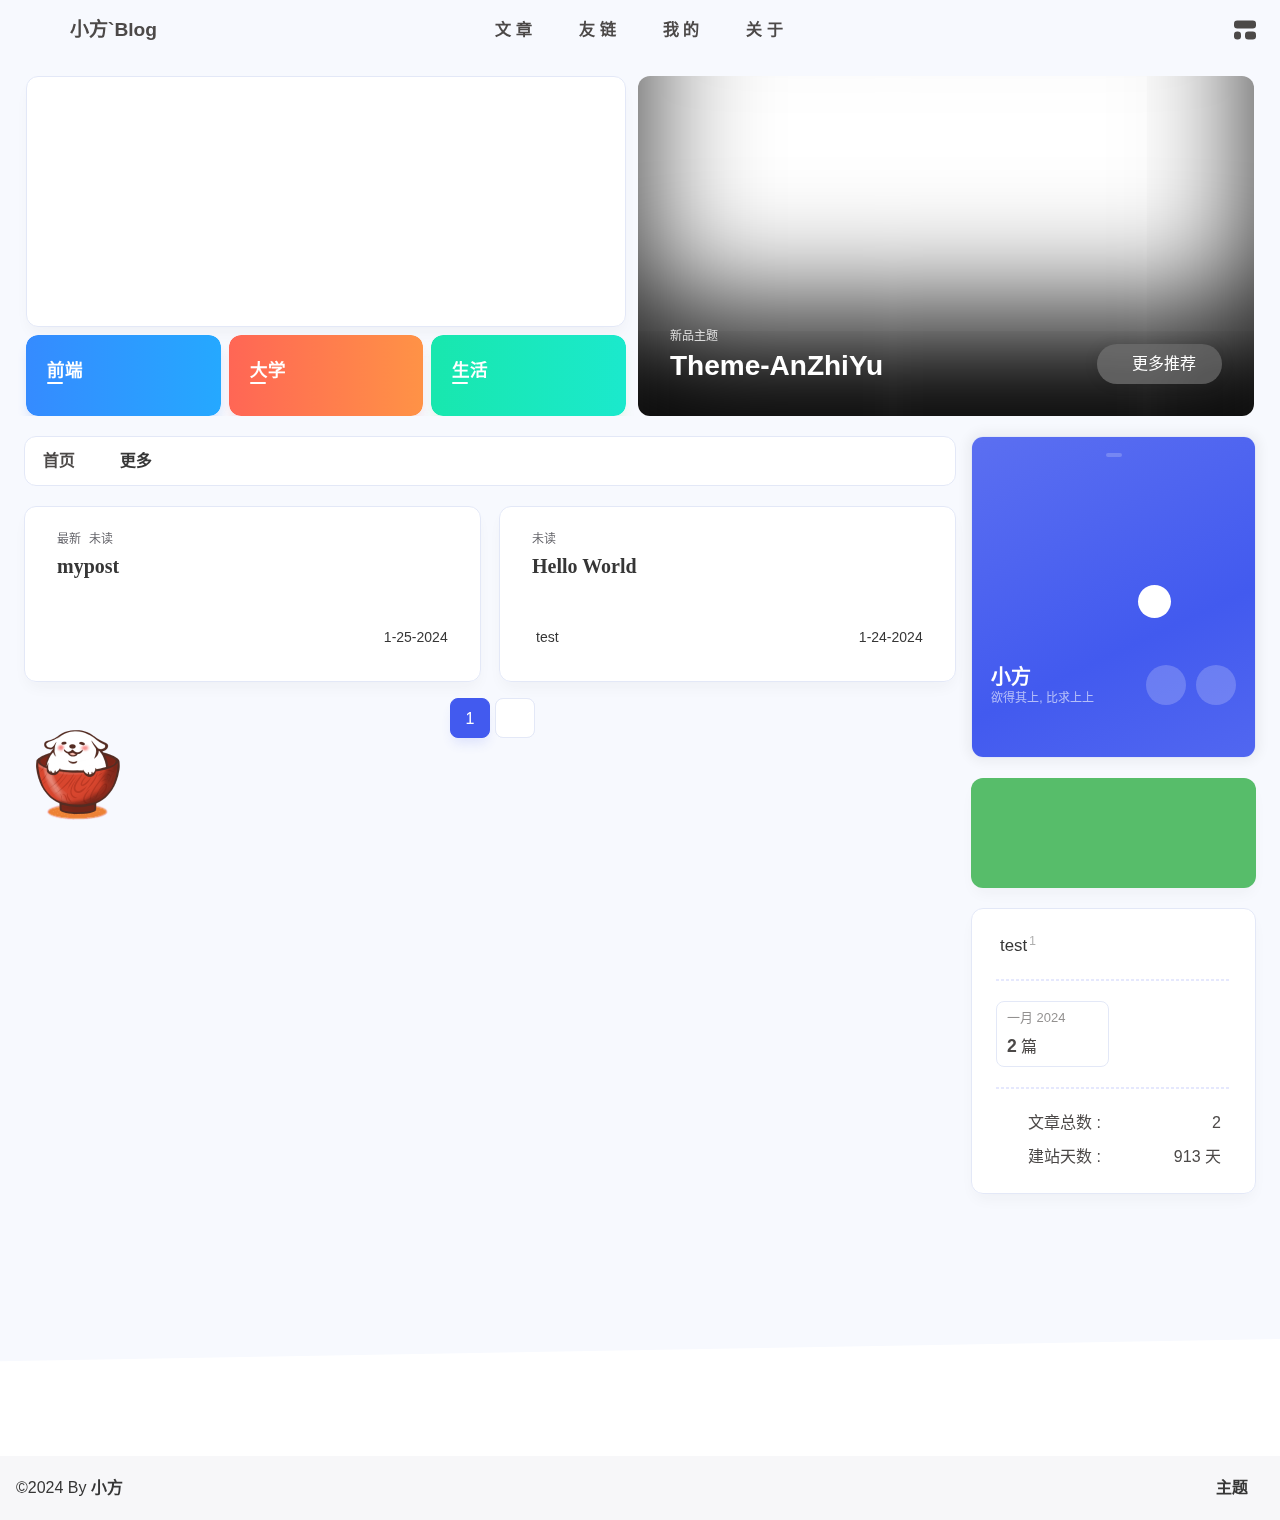
==== commit 6274b50c: "Site updated: 2024-02-25 22:59:35" ====
--- a/index.html
+++ b/index.html
@@ -1,7 +1,7 @@
-<!DOCTYPE html><html lang="zh-CN" data-theme="light"><head><meta charset="UTF-8"><meta http-equiv="X-UA-Compatible" content="IE=edge"><meta name="viewport" content="width=device-width, initial-scale=1.0, user-scalable=no"><title>小方`Blog - 欲得其上, 比求上上</title><meta name="keywords" content="小方,小方的博客,博客,小方博客,方志伟,Blog"><meta name="author" content="小方,fzw1a1a@gmail.com"><meta name="copyright" content="小方"><meta name="format-detection" content="telephone=no"><meta name="theme-color" content="#f7f9fe"><meta name="mobile-web-app-capable" content="yes"><meta name="apple-touch-fullscreen" content="yes"><meta name="apple-mobile-web-app-title" content="小方`Blog"><meta name="application-name" content="小方`Blog"><meta name="apple-mobile-web-app-capable" content="yes"><meta name="apple-mobile-web-app-status-bar-style" content="#f7f9fe"><meta property="og:type" content="website"><meta property="og:title" content="小方`Blog"><meta property="og:url" content="https://xiao-fangff.github.io/index.html"><meta property="og:site_name" content="小方`Blog"><meta property="og:description" content="一个有趣的博客"><meta property="og:locale" content="zh-CN"><meta property="og:image" content="https://bu.dusays.com/2023/04/27/64496e511b09c.jpg"><meta property="article:author" content="小方"><meta property="article:tag" content="小方,小方的博客,博客,小方博客,方志伟,Blog"><meta name="twitter:card" content="summary"><meta name="twitter:image" content="https://bu.dusays.com/2023/04/27/64496e511b09c.jpg"><meta name="description" content="一个有趣的博客"><link rel="shortcut icon" href="/favicon.ico"><link rel="canonical" href="https://xiao-fangff.github.io/"><link rel="preconnect" href="//cdn.cbd.int"/><meta name="google-site-verification" content="xxx"/><meta name="baidu-site-verification" content="code-xxx"/><meta name="msvalidate.01" content="xxx"/><link rel="manifest" href="/manifest.json"/><meta name="msapplication-TileColor" content="var(--anzhiyu-main)"/><link rel="mask-icon" href="/img/siteicon/rocket-icon-180.png" color="#5bbad5"/><link rel="apple-touch-icon" sizes="180x180" href="/img/siteicon/rocket-icon-180.png"/><link rel="apple-touch-icon-precomposed" sizes="180x180" href="/img/siteicon/rocket-icon-180.png"/><link rel="icon" type="image/png" sizes="32x32" href="/img/siteicon/32.png"/><link rel="icon" type="image/png" sizes="16x16" href="/img/siteicon/16.png"/><link rel="bookmark" href="/img/siteicon/rocket-icon-180.png"/><link rel="apple-touch-startup-image" href="/img/siteicon/apple-splash-2048-2732.jpg" media="(device-width: 1024px) and (device-height: 1366px) and (-webkit-device-pixel-ratio: 2) and (orientation: portrait)"/><link rel="apple-touch-startup-image" href="/img/siteicon/apple-splash-2732-2048.jpg" media="(device-width: 1024px) and (device-height: 1366px) and (-webkit-device-pixel-ratio: 2) and (orientation: landscape)"/><link rel="apple-touch-startup-image" href="/img/siteicon/apple-splash-1668-2388.jpg" media="(device-width: 834px) and (device-height: 1194px) and (-webkit-device-pixel-ratio: 2) and (orientation: portrait)"/><link rel="apple-touch-startup-image" href="/img/siteicon/apple-splash-2388-1668.jpg" media="(device-width: 834px) and (device-height: 1194px) and (-webkit-device-pixel-ratio: 2) and (orientation: landscape)"/><link rel="apple-touch-startup-image" href="/img/siteicon/apple-splash-1536-2048.jpg" media="(device-width: 768px) and (device-height: 1024px) and (-webkit-device-pixel-ratio: 2) and (orientation: portrait)"/><link rel="apple-touch-startup-image" href="/img/siteicon/apple-splash-2048-1536.jpg" media="(device-width: 768px) and (device-height: 1024px) and (-webkit-device-pixel-ratio: 2) and (orientation: landscape)"/><link rel="apple-touch-startup-image" href="/img/siteicon/apple-splash-1668-2224.jpg" media="(device-width: 834px) and (device-height: 1112px) and (-webkit-device-pixel-ratio: 2) and (orientation: portrait)"/><link rel="apple-touch-startup-image" href="/img/siteicon/apple-splash-2224-1668.jpg" media="(device-width: 834px) and (device-height: 1112px) and (-webkit-device-pixel-ratio: 2) and (orientation: landscape)"/><link rel="apple-touch-startup-image" href="/img/siteicon/apple-splash-1620-2160.jpg" media="(device-width: 810px) and (device-height: 1080px) and (-webkit-device-pixel-ratio: 2) and (orientation: portrait)"/><link rel="apple-touch-startup-image" href="/img/siteicon/apple-splash-2160-1620.jpg" media="(device-width: 810px) and (device-height: 1080px) and (-webkit-device-pixel-ratio: 2) and (orientation: landscape)"/><link rel="apple-touch-startup-image" href="/img/siteicon/apple-splash-1290-2796.jpg" media="(device-width: 430px) and (device-height: 932px) and (-webkit-device-pixel-ratio: 3) and (orientation: portrait)"/><link rel="apple-touch-startup-image" href="/img/siteicon/apple-splash-2796-1290.jpg" media="(device-width: 430px) and (device-height: 932px) and (-webkit-device-pixel-ratio: 3) and (orientation: landscape)"/><link rel="apple-touch-startup-image" href="/img/siteicon/apple-splash-1179-2556.jpg" media="(device-width: 393px) and (device-height: 852px) and (-webkit-device-pixel-ratio: 3) and (orientation: portrait)"/><link rel="apple-touch-startup-image" href="/img/siteicon/apple-splash-2556-1179.jpg" media="(device-width: 393px) and (device-height: 852px) and (-webkit-device-pixel-ratio: 3) and (orientation: landscape)"/><link rel="apple-touch-startup-image" href="/img/siteicon/apple-splash-1284-2778.jpg" media="(device-width: 428px) and (device-height: 926px) and (-webkit-device-pixel-ratio: 3) and (orientation: portrait)"/><link rel="apple-touch-startup-image" href="/img/siteicon/apple-splash-2778-1284.jpg" media="(device-width: 428px) and (device-height: 926px) and (-webkit-device-pixel-ratio: 3) and (orientation: landscape)"/><link rel="apple-touch-startup-image" href="/img/siteicon/apple-splash-1170-2532.jpg" media="(device-width: 390px) and (device-height: 844px) and (-webkit-device-pixel-ratio: 3) and (orientation: portrait)"/><link rel="apple-touch-startup-image" href="/img/siteicon/apple-splash-2532-1170.jpg" media="(device-width: 390px) and (device-height: 844px) and (-webkit-device-pixel-ratio: 3) and (orientation: landscape)"/><link rel="apple-touch-startup-image" href="/img/siteicon/apple-splash-1125-2436.jpg" media="(device-width: 375px) and (device-height: 812px) and (-webkit-device-pixel-ratio: 3) and (orientation: portrait)"/><link rel="apple-touch-startup-image" href="/img/siteicon/apple-splash-2436-1125.jpg" media="(device-width: 375px) and (device-height: 812px) and (-webkit-device-pixel-ratio: 3) and (orientation: landscape)"/><link rel="apple-touch-startup-image" href="/img/siteicon/apple-splash-1242-2688.jpg" media="(device-width: 414px) and (device-height: 896px) and (-webkit-device-pixel-ratio: 3) and (orientation: portrait)"/><link rel="apple-touch-startup-image" href="/img/siteicon/apple-splash-2688-1242.jpg" media="(device-width: 414px) and (device-height: 896px) and (-webkit-device-pixel-ratio: 3) and (orientation: landscape)"/><link rel="apple-touch-startup-image" href="/img/siteicon/apple-splash-828-1792.jpg" media="(device-width: 414px) and (device-height: 896px) and (-webkit-device-pixel-ratio: 2) and (orientation: portrait)"/><link rel="apple-touch-startup-image" href="/img/siteicon/apple-splash-1792-828.jpg" media="(device-width: 414px) and (device-height: 896px) and (-webkit-device-pixel-ratio: 2) and (orientation: landscape)"/><link rel="apple-touch-startup-image" href="/img/siteicon/apple-splash-1242-2208.jpg" media="(device-width: 414px) and (device-height: 736px) and (-webkit-device-pixel-ratio: 3) and (orientation: portrait)"/><link rel="apple-touch-startup-image" href="/img/siteicon/apple-splash-2208-1242.jpg" media="(device-width: 414px) and (device-height: 736px) and (-webkit-device-pixel-ratio: 3) and (orientation: landscape)"/><link rel="apple-touch-startup-image" href="/img/siteicon/apple-splash-750-1334.jpg" media="(device-width: 375px) and (device-height: 667px) and (-webkit-device-pixel-ratio: 2) and (orientation: portrait)"/><link rel="apple-touch-startup-image" href="/img/siteicon/apple-splash-1334-750.jpg" media="(device-width: 375px) and (device-height: 667px) and (-webkit-device-pixel-ratio: 2) and (orientation: landscape)"/><link rel="apple-touch-startup-image" href="/img/siteicon/apple-splash-640-1136.jpg" media="(device-width: 320px) and (device-height: 568px) and (-webkit-device-pixel-ratio: 2) and (orientation: portrait)"/><link rel="apple-touch-startup-image" href="/img/siteicon/apple-splash-1136-640.jpg" media="(device-width: 320px) and (device-height: 568px) and (-webkit-device-pixel-ratio: 2) and (orientation: landscape)"/><link rel="stylesheet" href="/css/index.css"><link rel="stylesheet" href="https://cdn.cbd.int/node-snackbar@0.1.16/dist/snackbar.min.css" media="print" onload="this.media='all'"><link rel="stylesheet" href="https://cdn.cbd.int/@fancyapps/ui@5.0.28/dist/fancybox/fancybox.css" media="print" onload="this.media='all'"><script>const GLOBAL_CONFIG = {
+<!DOCTYPE html><html lang="zh-CN" data-theme="light"><head><meta charset="UTF-8"><meta http-equiv="X-UA-Compatible" content="IE=edge"><meta name="viewport" content="width=device-width, initial-scale=1.0, user-scalable=no"><title>小方`Blog - 欲得其上, 比求上上</title><meta name="keywords" content="小方,小方的博客,博客,小方博客,方志伟,Blog"><meta name="author" content="小方,fzw1a1a@gmail.com"><meta name="copyright" content="小方"><meta name="format-detection" content="telephone=no"><meta name="theme-color" content="#f7f9fe"><meta name="mobile-web-app-capable" content="yes"><meta name="apple-touch-fullscreen" content="yes"><meta name="apple-mobile-web-app-title" content="小方`Blog"><meta name="application-name" content="小方`Blog"><meta name="apple-mobile-web-app-capable" content="yes"><meta name="apple-mobile-web-app-status-bar-style" content="#f7f9fe"><meta property="og:type" content="website"><meta property="og:title" content="小方`Blog"><meta property="og:url" content="https://xiao-fangff.github.io/index.html"><meta property="og:site_name" content="小方`Blog"><meta property="og:description" content="一个有趣的博客"><meta property="og:locale" content="zh-CN"><meta property="og:image" content="https://bu.dusays.com/2023/04/27/64496e511b09c.jpg"><meta property="article:author" content="小方"><meta property="article:tag" content="小方,小方的博客,博客,小方博客,方志伟,Blog"><meta name="twitter:card" content="summary"><meta name="twitter:image" content="https://bu.dusays.com/2023/04/27/64496e511b09c.jpg"><meta name="description" content="一个有趣的博客"><link rel="shortcut icon" href="/favicon.ico"><link rel="canonical" href="https://xiao-fangff.github.io/"><link rel="preconnect" href="//cdn.cbd.int"/><meta name="google-site-verification" content="xxx"/><meta name="baidu-site-verification" content="code-xxx"/><meta name="msvalidate.01" content="xxx"/><link rel="manifest" href="/manifest.json"/><meta name="msapplication-TileColor" content="#xe667"/><link rel="mask-icon" href="/img/siteicon/rocket-icon-180.png" color="#5bbad5"/><link rel="apple-touch-icon" sizes="180x180" href="/img/siteicon/rocket-icon-180.png"/><link rel="apple-touch-icon-precomposed" sizes="180x180" href="/img/siteicon/rocket-icon-180.png"/><link rel="icon" type="image/png" sizes="32x32" href="/img/siteicon/32.png"/><link rel="icon" type="image/png" sizes="16x16" href="/img/siteicon/16.png"/><link rel="bookmark" href="/img/siteicon/rocket-icon-180.png"/><link rel="apple-touch-startup-image" href="/img/siteicon/apple-splash-2048-2732.jpg" media="(device-width: 1024px) and (device-height: 1366px) and (-webkit-device-pixel-ratio: 2) and (orientation: portrait)"/><link rel="apple-touch-startup-image" href="/img/siteicon/apple-splash-2732-2048.jpg" media="(device-width: 1024px) and (device-height: 1366px) and (-webkit-device-pixel-ratio: 2) and (orientation: landscape)"/><link rel="apple-touch-startup-image" href="/img/siteicon/apple-splash-1668-2388.jpg" media="(device-width: 834px) and (device-height: 1194px) and (-webkit-device-pixel-ratio: 2) and (orientation: portrait)"/><link rel="apple-touch-startup-image" href="/img/siteicon/apple-splash-2388-1668.jpg" media="(device-width: 834px) and (device-height: 1194px) and (-webkit-device-pixel-ratio: 2) and (orientation: landscape)"/><link rel="apple-touch-startup-image" href="/img/siteicon/apple-splash-1536-2048.jpg" media="(device-width: 768px) and (device-height: 1024px) and (-webkit-device-pixel-ratio: 2) and (orientation: portrait)"/><link rel="apple-touch-startup-image" href="/img/siteicon/apple-splash-2048-1536.jpg" media="(device-width: 768px) and (device-height: 1024px) and (-webkit-device-pixel-ratio: 2) and (orientation: landscape)"/><link rel="apple-touch-startup-image" href="/img/siteicon/apple-splash-1668-2224.jpg" media="(device-width: 834px) and (device-height: 1112px) and (-webkit-device-pixel-ratio: 2) and (orientation: portrait)"/><link rel="apple-touch-startup-image" href="/img/siteicon/apple-splash-2224-1668.jpg" media="(device-width: 834px) and (device-height: 1112px) and (-webkit-device-pixel-ratio: 2) and (orientation: landscape)"/><link rel="apple-touch-startup-image" href="/img/siteicon/apple-splash-1620-2160.jpg" media="(device-width: 810px) and (device-height: 1080px) and (-webkit-device-pixel-ratio: 2) and (orientation: portrait)"/><link rel="apple-touch-startup-image" href="/img/siteicon/apple-splash-2160-1620.jpg" media="(device-width: 810px) and (device-height: 1080px) and (-webkit-device-pixel-ratio: 2) and (orientation: landscape)"/><link rel="apple-touch-startup-image" href="/img/siteicon/apple-splash-1290-2796.jpg" media="(device-width: 430px) and (device-height: 932px) and (-webkit-device-pixel-ratio: 3) and (orientation: portrait)"/><link rel="apple-touch-startup-image" href="/img/siteicon/apple-splash-2796-1290.jpg" media="(device-width: 430px) and (device-height: 932px) and (-webkit-device-pixel-ratio: 3) and (orientation: landscape)"/><link rel="apple-touch-startup-image" href="/img/siteicon/apple-splash-1179-2556.jpg" media="(device-width: 393px) and (device-height: 852px) and (-webkit-device-pixel-ratio: 3) and (orientation: portrait)"/><link rel="apple-touch-startup-image" href="/img/siteicon/apple-splash-2556-1179.jpg" media="(device-width: 393px) and (device-height: 852px) and (-webkit-device-pixel-ratio: 3) and (orientation: landscape)"/><link rel="apple-touch-startup-image" href="/img/siteicon/apple-splash-1284-2778.jpg" media="(device-width: 428px) and (device-height: 926px) and (-webkit-device-pixel-ratio: 3) and (orientation: portrait)"/><link rel="apple-touch-startup-image" href="/img/siteicon/apple-splash-2778-1284.jpg" media="(device-width: 428px) and (device-height: 926px) and (-webkit-device-pixel-ratio: 3) and (orientation: landscape)"/><link rel="apple-touch-startup-image" href="/img/siteicon/apple-splash-1170-2532.jpg" media="(device-width: 390px) and (device-height: 844px) and (-webkit-device-pixel-ratio: 3) and (orientation: portrait)"/><link rel="apple-touch-startup-image" href="/img/siteicon/apple-splash-2532-1170.jpg" media="(device-width: 390px) and (device-height: 844px) and (-webkit-device-pixel-ratio: 3) and (orientation: landscape)"/><link rel="apple-touch-startup-image" href="/img/siteicon/apple-splash-1125-2436.jpg" media="(device-width: 375px) and (device-height: 812px) and (-webkit-device-pixel-ratio: 3) and (orientation: portrait)"/><link rel="apple-touch-startup-image" href="/img/siteicon/apple-splash-2436-1125.jpg" media="(device-width: 375px) and (device-height: 812px) and (-webkit-device-pixel-ratio: 3) and (orientation: landscape)"/><link rel="apple-touch-startup-image" href="/img/siteicon/apple-splash-1242-2688.jpg" media="(device-width: 414px) and (device-height: 896px) and (-webkit-device-pixel-ratio: 3) and (orientation: portrait)"/><link rel="apple-touch-startup-image" href="/img/siteicon/apple-splash-2688-1242.jpg" media="(device-width: 414px) and (device-height: 896px) and (-webkit-device-pixel-ratio: 3) and (orientation: landscape)"/><link rel="apple-touch-startup-image" href="/img/siteicon/apple-splash-828-1792.jpg" media="(device-width: 414px) and (device-height: 896px) and (-webkit-device-pixel-ratio: 2) and (orientation: portrait)"/><link rel="apple-touch-startup-image" href="/img/siteicon/apple-splash-1792-828.jpg" media="(device-width: 414px) and (device-height: 896px) and (-webkit-device-pixel-ratio: 2) and (orientation: landscape)"/><link rel="apple-touch-startup-image" href="/img/siteicon/apple-splash-1242-2208.jpg" media="(device-width: 414px) and (device-height: 736px) and (-webkit-device-pixel-ratio: 3) and (orientation: portrait)"/><link rel="apple-touch-startup-image" href="/img/siteicon/apple-splash-2208-1242.jpg" media="(device-width: 414px) and (device-height: 736px) and (-webkit-device-pixel-ratio: 3) and (orientation: landscape)"/><link rel="apple-touch-startup-image" href="/img/siteicon/apple-splash-750-1334.jpg" media="(device-width: 375px) and (device-height: 667px) and (-webkit-device-pixel-ratio: 2) and (orientation: portrait)"/><link rel="apple-touch-startup-image" href="/img/siteicon/apple-splash-1334-750.jpg" media="(device-width: 375px) and (device-height: 667px) and (-webkit-device-pixel-ratio: 2) and (orientation: landscape)"/><link rel="apple-touch-startup-image" href="/img/siteicon/apple-splash-640-1136.jpg" media="(device-width: 320px) and (device-height: 568px) and (-webkit-device-pixel-ratio: 2) and (orientation: portrait)"/><link rel="apple-touch-startup-image" href="/img/siteicon/apple-splash-1136-640.jpg" media="(device-width: 320px) and (device-height: 568px) and (-webkit-device-pixel-ratio: 2) and (orientation: landscape)"/><link rel="stylesheet" href="/css/index.css"><link rel="stylesheet" href="https://cdn.cbd.int/node-snackbar@0.1.16/dist/snackbar.min.css" media="print" onload="this.media='all'"><link rel="stylesheet" href="https://cdn.cbd.int/@fancyapps/ui@5.0.28/dist/fancybox/fancybox.css" media="print" onload="this.media='all'"><script>const GLOBAL_CONFIG = {
   linkPageTop: undefined,
   peoplecanvas: {"enable":true,"img":"https://upload-bbs.miyoushe.com/upload/2023/09/03/125766904/ee23df8517f3c3e3efc4145658269c06_5714860933110284659.png"},
-  postHeadAiDescription: {"enable":true,"gptName":"XiaoFang","mode":"tianli","switchBtn":false,"btnLink":"https://afdian.net/item/886a79d4db6711eda42a52540025c377","randomNum":3,"basicWordCount":1000,"key":"a97123d549de3c70ca33","Referer":"https://xiao-fangff.github.io/"},
+  postHeadAiDescription: {"enable":true,"gptName":"XiaoFang","mode":"local","switchBtn":false,"btnLink":"https://afdian.net/item/886a79d4db6711eda42a52540025c377","randomNum":3,"basicWordCount":1000,"key":"a97123d549de3c70ca33","Referer":"https://xiao-fangff.github.io/"},
   diytitle: {"enable":true,"leaveTitle":"w(ﾟДﾟ)w 不要走！再看看嘛！","backTitle":"♪(^∇^*)欢迎肥来！"},
   LA51: undefined,
   greetingBox: undefined,
@@ -59,7 +59,7 @@
   isHome: true,
   isHighlightShrink: true,
   isToc: false,
-  postUpdate: '2024-02-08 01:00:23',
+  postUpdate: '2024-02-25 22:59:01',
   postMainColor: '',
 }</script><noscript><style type="text/css">
   #nav {
@@ -227,7 +227,7 @@
     "key": "df245676fb434a0691ead1c63341cd94"
   }
 }
-</script><link rel="stylesheet" href="https://widget.qweather.net/simple/static/css/he-simple.css?v=1.4.0"/><script src="https://widget.qweather.net/simple/static/js/he-simple.js?v=1.4.0"></script></span><div class="mask-name-container"><div id="name-container"><a id="page-name" href="javascript:anzhiyu.scrollToDest(0, 500)">PAGE_NAME</a></div></div><div id="menus"><div class="menus_items"><div class="menus_item"><a class="site-page" href="javascript:void(0);"><span> 文章</span></a><ul class="menus_item_child"><li><a class="site-page child faa-parent animated-hover" href="/archives/"><i class="anzhiyufont anzhiyu-icon-box-archive faa-tada" style="font-size: 0.9em;"></i><span> 隧道</span></a></li><li><a class="site-page child faa-parent animated-hover" href="/categories/"><i class="anzhiyufont anzhiyu-icon-shapes faa-tada" style="font-size: 0.9em;"></i><span> 分类</span></a></li><li><a class="site-page child faa-parent animated-hover" href="/tags/"><i class="anzhiyufont anzhiyu-icon-tags faa-tada" style="font-size: 0.9em;"></i><span> 标签</span></a></li></ul></div><div class="menus_item"><a class="site-page" href="javascript:void(0);"><span> 友链</span></a><ul class="menus_item_child"><li><a class="site-page child faa-parent animated-hover" href="/link/"><i class="anzhiyufont anzhiyu-icon-link faa-tada" style="font-size: 0.9em;"></i><span> 友人帐</span></a></li><li><a class="site-page child faa-parent animated-hover" href="/fcircle/"><i class="anzhiyufont anzhiyu-icon-artstation faa-tada" style="font-size: 0.9em;"></i><span> 朋友圈</span></a></li><li><a class="site-page child faa-parent animated-hover" href="/comments/"><i class="anzhiyufont anzhiyu-icon-envelope faa-tada" style="font-size: 0.9em;"></i><span> 留言板</span></a></li></ul></div><div class="menus_item"><a class="site-page" href="javascript:void(0);"><span> 我的</span></a><ul class="menus_item_child"><li><a class="site-page child faa-parent animated-hover" href="/music/"><i class="anzhiyufont anzhiyu-icon-music faa-tada" style="font-size: 0.9em;"></i><span> 音乐馆</span></a></li><li><a class="site-page child faa-parent animated-hover" href="/bangumis/"><i class="anzhiyufont anzhiyu-icon-bilibili faa-tada" style="font-size: 0.9em;"></i><span> 追番页</span></a></li><li><a class="site-page child faa-parent animated-hover" href="/album/"><i class="anzhiyufont anzhiyu-icon-images faa-tada" style="font-size: 0.9em;"></i><span> 相册集</span></a></li><li><a class="site-page child faa-parent animated-hover" href="/air-conditioner/"><i class="anzhiyufont anzhiyu-icon-fan faa-tada" style="font-size: 0.9em;"></i><span> 小空调</span></a></li></ul></div><div class="menus_item"><a class="site-page" href="javascript:void(0);"><span> 关于</span></a><ul class="menus_item_child"><li><a class="site-page child faa-parent animated-hover" href="/about/"><i class="anzhiyufont anzhiyu-icon-paper-plane faa-tada" style="font-size: 0.9em;"></i><span> 关于本人</span></a></li><li><a class="site-page child faa-parent animated-hover" href="/essay/"><i class="anzhiyufont anzhiyu-icon-lightbulb faa-tada" style="font-size: 0.9em;"></i><span> 闲言碎语</span></a></li><li><a class="site-page child faa-parent animated-hover" href="javascript:toRandomPost()"><i class="anzhiyufont anzhiyu-icon-shoe-prints1 faa-tada" style="font-size: 0.9em;"></i><span> 随便逛逛</span></a></li></ul></div></div></div><div id="nav-right"><div class="nav-button" id="randomPost_button"><a class="site-page" onclick="toRandomPost()" title="随机前往一个文章" href="javascript:void(0);"><i class="anzhiyufont anzhiyu-icon-dice"></i></a></div><div class="nav-button" id="search-button"><a class="site-page social-icon search" href="javascript:void(0);" title="搜索🔍" accesskey="s"><i class="anzhiyufont anzhiyu-icon-magnifying-glass"></i><span> 搜索</span></a></div><input id="center-console" type="checkbox"/><label class="widget" for="center-console" title="中控台" onclick="anzhiyu.switchConsole();"><i class="left"></i><i class="widget center"></i><i class="widget right"></i></label><div id="console"><div class="console-card-group-reward"><ul class="reward-all console-card"><li class="reward-item"><a href="https://npm.elemecdn.com/anzhiyu-blog@1.1.6/img/post/common/qrcode-weichat.png" target="_blank"><img class="post-qr-code-img" alt="微信" src= "[data-uri]" onerror="this.onerror=null,this.src=&quot;/img/404.jpg&quot;" data-lazy-src="https://npm.elemecdn.com/anzhiyu-blog@1.1.6/img/post/common/qrcode-weichat.png"/></a><div class="post-qr-code-desc">微信</div></li><li class="reward-item"><a href="https://npm.elemecdn.com/anzhiyu-blog@1.1.6/img/post/common/qrcode-alipay.png" target="_blank"><img class="post-qr-code-img" alt="支付宝" src= "[data-uri]" onerror="this.onerror=null,this.src=&quot;/img/404.jpg&quot;" data-lazy-src="https://npm.elemecdn.com/anzhiyu-blog@1.1.6/img/post/common/qrcode-alipay.png"/></a><div class="post-qr-code-desc">支付宝</div></li></ul></div><div class="console-card-group"><div class="console-card-group-left"><div class="console-card" id="card-newest-comments"><div class="card-content"><div class="author-content-item-tips">互动</div><span class="author-content-item-title"> 最新评论</span></div><div class="aside-list"><span>正在加载中...</span></div></div></div><div class="console-card-group-right"><div class="console-card tags"><div class="card-content"><div class="author-content-item-tips">兴趣点</div><span class="author-content-item-title">寻找你感兴趣的领域</span></div></div><div class="console-card history"><div class="item-headline"><i class="anzhiyufont anzhiyu-icon-box-archiv"></i><span>文章</span></div><div class="card-archives"><div class="item-headline"><i class="anzhiyufont anzhiyu-icon-archive"></i><span>归档</span></div><ul class="card-archive-list"><li class="card-archive-list-item"><a class="card-archive-list-link" href="/archives/2024/01/"><span class="card-archive-list-date">一月 2024</span><div class="card-archive-list-count-group"><span class="card-archive-list-count">2</span><span>篇</span></div></a></li></ul></div><hr/></div></div></div><div class="button-group"><div class="console-btn-item"><a class="darkmode_switchbutton" title="显示模式切换" href="javascript:void(0);"><i class="anzhiyufont anzhiyu-icon-moon"></i></a></div><div class="console-btn-item" id="consoleHideAside" onclick="anzhiyu.hideAsideBtn()" title="边栏显示控制"><a class="asideSwitch"><i class="anzhiyufont anzhiyu-icon-arrows-left-right"></i></a></div><div class="console-btn-item" id="consoleMusic" onclick="anzhiyu.musicToggle()" title="音乐开关"><a class="music-switch"><i class="anzhiyufont anzhiyu-icon-music"></i></a></div></div><div class="console-mask" onclick="anzhiyu.hideConsole()" href="javascript:void(0);"></div></div><div class="nav-button" id="nav-totop"><a class="totopbtn" href="javascript:void(0);"><i class="anzhiyufont anzhiyu-icon-arrow-up"></i><span id="percent" onclick="anzhiyu.scrollToDest(0,500)">0</span></a></div><div id="toggle-menu"><a class="site-page" href="javascript:void(0);" title="切换"><i class="anzhiyufont anzhiyu-icon-bars"></i></a></div></div></div></nav></header><main id="blog-container"><div id="home_top"><div class="swiper_container_card" style="height: auto;width: 100%"><div id="bannerGroup"><div id="random-banner"><canvas id="peoplecanvas"></canvas><a id="random-hover" href="javascript:toRandomPost()"><i class="anzhiyufont anzhiyu-icon-paper-plane"></i><div class="bannerText">随便逛逛<i class="anzhiyufont anzhiyu-icon-arrow-right"></i></div></a></div><div class="categoryGroup"><div class="categoryItem" style="box-shadow:var(--anzhiyu-shadow-blue)"><a class="categoryButton blue" href="/categories/%E5%89%8D%E7%AB%AF%E5%BC%80%E5%8F%91/"><span class="categoryButtonText">前端</span><i class="anzhiyufont anzhiyu-icon-dove"></i></a></div><div class="categoryItem" style="box-shadow:var(--anzhiyu-shadow-red)"><a class="categoryButton red" href="/categories/%E5%A4%A7%E5%AD%A6%E7%94%9F%E6%B6%AF/"><span class="categoryButtonText">大学</span><i class="anzhiyufont anzhiyu-icon-fire"></i></a></div><div class="categoryItem" style="box-shadow:var(--anzhiyu-shadow-green)"><a class="categoryButton green" href="/categories/%E7%94%9F%E6%B4%BB%E6%97%A5%E5%B8%B8/"><span class="categoryButtonText">生活</span><i class="anzhiyufont anzhiyu-icon-book"></i></a></div></div></div><div class="topGroup"><div class="recent-post-item" onclick="pjax.loadUrl(&quot;/posts/3eeb.html&quot;)"><div class="post_cover left_radius"><a href="posts/3eeb.html" title="Hello World"><span class="recent-post-top-text">荐</span><img class="post_bg" onerror="this.onerror=null;this.src='/img/404.jpg'" alt="cover"></a></div><div class="recent-post-info"><a class="article-title" href="posts/3eeb.html" title="Hello World">Hello World</a></div></div><div class="recent-post-item" onclick="pjax.loadUrl(&quot;/posts/bd9a.html&quot;)"><div class="post_cover left_radius"><a href="posts/bd9a.html" title="mypost"><span class="recent-post-top-text">荐</span><img class="post_bg" onerror="this.onerror=null;this.src='/img/404.jpg'" alt="cover"></a></div><div class="recent-post-info"><a class="article-title" href="posts/bd9a.html" title="mypost">mypost</a></div></div><a class="todayCard" id="todayCard" target="_blank" rel="noopener" href="https://docs.anheyu.com/" style="z-index: 1;"><div class="todayCard-info"><div class="todayCard-tips">新品主题</div><div class="todayCard-title">Theme-AnZhiYu</div></div><img class="todayCard-cover" src= "[data-uri]" onerror="this.onerror=null,this.src=&quot;/img/404.jpg&quot;" data-lazy-src="https://bu.dusays.com/2023/05/13/645fa3cf90d70.webp" onerror="this.onerror=null;this.src='/img/404.jpg'" alt="封面"><div class="banner-button-group"><div class="banner-button" onclick="event.stopPropagation();event.preventDefault();anzhiyu.hideTodayCard();"><i class="anzhiyufont anzhiyu-icon-arrow-circle-right"></i><span class="banner-button-text">更多推荐</span></div></div></a></div><link rel="stylesheet"></div></div><div class="layout" id="content-inner"><div class="recent-posts" id="recent-posts"><div id="categoryBar"><div class="category-bar" id="category-bar"><div id="catalog-bar"><div id="catalog-list"><div class="catalog-list-item" id="首页"><a href="/">首页</a></div></div><div class="category-bar-next" id="category-bar-next" onclick="anzhiyu.scrollCategoryBarToRight()"><i class="anzhiyufont anzhiyu-icon-angle-double-right"></i></div><a class="catalog-more" href="/categories/">更多</a></div></div></div><div class="recent-post-item lastestpost-item" onclick="pjax.loadUrl('/posts/bd9a.html')"><div class="recent-post-info no-cover"><div class="recent-post-info-top"><div class="recent-post-info-top-tips"><span class="newPost">最新</span><a class="unvisited-post" href="/posts/bd9a.html" title="mypost">未读</a></div><a class="article-title" href="/posts/bd9a.html" title="mypost">mypost</a></div><div class="article-meta-wrap"><span class="post-meta-date"><i class="anzhiyufont anzhiyu-icon-calendar-days" style="font-size: 15px; display:none"></i><span class="article-meta-label">发表于</span><time datetime="2024-01-25T00:39:28.000Z" title="发表于 2024-01-25 08:39:28" time="2024-01-25 08:39:28">2024-01-25</time><time class="time_hidden" datetime="2024-01-30T12:40:50.560Z" title="更新于 2024-01-30 20:40:50" time="2024-01-30 20:40:50">2024-01-30</time></span></div><div class="content"></div></div></div><div class="recent-post-item" onclick="pjax.loadUrl('/posts/3eeb.html')"><div class="recent-post-info no-cover"><div class="recent-post-info-top"><div class="recent-post-info-top-tips"><a class="unvisited-post" href="/posts/3eeb.html" title="Hello World">未读</a></div><a class="article-title" href="/posts/3eeb.html" title="Hello World">Hello World</a></div><div class="article-meta-wrap"><span class="post-meta-date"><i class="anzhiyufont anzhiyu-icon-calendar-days" style="font-size: 15px; display:none"></i><span class="article-meta-label">发表于</span><time datetime="2024-01-24T19:11:52.735Z" title="发表于 2024-01-25 03:11:52" time="2024-01-25 03:11:52">2024-01-25</time><time class="time_hidden" datetime="2024-02-07T16:59:58.714Z" title="更新于 2024-02-08 00:59:58" time="2024-02-08 00:59:58">2024-02-08</time></span></div><div class="content">Welcome to Hexo! This is your very first post. Check documentation for more info. If you get any problems when using Hexo, you can find the answer in troubleshooting or you can ask me on GitHub.
+</script><link rel="stylesheet" href="https://widget.qweather.net/simple/static/css/he-simple.css?v=1.4.0"/><script src="https://widget.qweather.net/simple/static/js/he-simple.js?v=1.4.0"></script></span><div class="mask-name-container"><div id="name-container"><a id="page-name" href="javascript:anzhiyu.scrollToDest(0, 500)">PAGE_NAME</a></div></div><div id="menus"><div class="menus_items"><div class="menus_item"><a class="site-page" href="javascript:void(0);"><span> 文章</span></a><ul class="menus_item_child"><li><a class="site-page child faa-parent animated-hover" href="/archives/"><i class="anzhiyufont anzhiyu-icon-box-archive faa-tada" style="font-size: 0.9em;"></i><span> 隧道</span></a></li><li><a class="site-page child faa-parent animated-hover" href="/categories/"><i class="anzhiyufont anzhiyu-icon-shapes faa-tada" style="font-size: 0.9em;"></i><span> 分类</span></a></li><li><a class="site-page child faa-parent animated-hover" href="/tags/"><i class="anzhiyufont anzhiyu-icon-tags faa-tada" style="font-size: 0.9em;"></i><span> 标签</span></a></li></ul></div><div class="menus_item"><a class="site-page" href="javascript:void(0);"><span> 友链</span></a><ul class="menus_item_child"><li><a class="site-page child faa-parent animated-hover" href="/link/"><i class="anzhiyufont anzhiyu-icon-link faa-tada" style="font-size: 0.9em;"></i><span> 友人帐</span></a></li><li><a class="site-page child faa-parent animated-hover" href="/fcircle/"><i class="anzhiyufont anzhiyu-icon-artstation faa-tada" style="font-size: 0.9em;"></i><span> 朋友圈</span></a></li><li><a class="site-page child faa-parent animated-hover" href="/comments/"><i class="anzhiyufont anzhiyu-icon-envelope faa-tada" style="font-size: 0.9em;"></i><span> 留言板</span></a></li></ul></div><div class="menus_item"><a class="site-page" href="javascript:void(0);"><span> 我的</span></a><ul class="menus_item_child"><li><a class="site-page child faa-parent animated-hover" href="/music/"><i class="anzhiyufont anzhiyu-icon-music faa-tada" style="font-size: 0.9em;"></i><span> 音乐馆</span></a></li><li><a class="site-page child faa-parent animated-hover" href="/bangumis/"><i class="anzhiyufont anzhiyu-icon-bilibili faa-tada" style="font-size: 0.9em;"></i><span> 追番页</span></a></li><li><a class="site-page child faa-parent animated-hover" href="/album/"><i class="anzhiyufont anzhiyu-icon-images faa-tada" style="font-size: 0.9em;"></i><span> 相册集</span></a></li><li><a class="site-page child faa-parent animated-hover" href="/air-conditioner/"><i class="anzhiyufont anzhiyu-icon-fan faa-tada" style="font-size: 0.9em;"></i><span> 小空调</span></a></li></ul></div><div class="menus_item"><a class="site-page" href="javascript:void(0);"><span> 关于</span></a><ul class="menus_item_child"><li><a class="site-page child faa-parent animated-hover" href="/about/"><i class="anzhiyufont anzhiyu-icon-paper-plane faa-tada" style="font-size: 0.9em;"></i><span> 关于本人</span></a></li><li><a class="site-page child faa-parent animated-hover" href="/essay/"><i class="anzhiyufont anzhiyu-icon-lightbulb faa-tada" style="font-size: 0.9em;"></i><span> 闲言碎语</span></a></li><li><a class="site-page child faa-parent animated-hover" href="javascript:toRandomPost()"><i class="anzhiyufont anzhiyu-icon-shoe-prints1 faa-tada" style="font-size: 0.9em;"></i><span> 随便逛逛</span></a></li></ul></div></div></div><div id="nav-right"><div class="nav-button" id="randomPost_button"><a class="site-page" onclick="toRandomPost()" title="随机前往一个文章" href="javascript:void(0);"><i class="anzhiyufont anzhiyu-icon-dice"></i></a></div><div class="nav-button" id="search-button"><a class="site-page social-icon search" href="javascript:void(0);" title="搜索🔍" accesskey="s"><i class="anzhiyufont anzhiyu-icon-magnifying-glass"></i><span> 搜索</span></a></div><input id="center-console" type="checkbox"/><label class="widget" for="center-console" title="中控台" onclick="anzhiyu.switchConsole();"><i class="left"></i><i class="widget center"></i><i class="widget right"></i></label><div id="console"><div class="console-card-group-reward"><ul class="reward-all console-card"><li class="reward-item"><a href="https://npm.elemecdn.com/anzhiyu-blog@1.1.6/img/post/common/qrcode-weichat.png" target="_blank"><img class="post-qr-code-img" alt="微信" src= "[data-uri]" onerror="this.onerror=null,this.src=&quot;/img/404.jpg&quot;" data-lazy-src="https://npm.elemecdn.com/anzhiyu-blog@1.1.6/img/post/common/qrcode-weichat.png"/></a><div class="post-qr-code-desc">微信</div></li><li class="reward-item"><a href="https://npm.elemecdn.com/anzhiyu-blog@1.1.6/img/post/common/qrcode-alipay.png" target="_blank"><img class="post-qr-code-img" alt="支付宝" src= "[data-uri]" onerror="this.onerror=null,this.src=&quot;/img/404.jpg&quot;" data-lazy-src="https://npm.elemecdn.com/anzhiyu-blog@1.1.6/img/post/common/qrcode-alipay.png"/></a><div class="post-qr-code-desc">支付宝</div></li></ul></div><div class="console-card-group"><div class="console-card-group-left"><div class="console-card" id="card-newest-comments"><div class="card-content"><div class="author-content-item-tips">互动</div><span class="author-content-item-title"> 最新评论</span></div><div class="aside-list"><span>正在加载中...</span></div></div></div><div class="console-card-group-right"><div class="console-card tags"><div class="card-content"><div class="author-content-item-tips">兴趣点</div><span class="author-content-item-title">寻找你感兴趣的领域</span><div class="card-tags"><div class="item-headline"></div><div class="card-tag-cloud"><a href="/tags/test/" style="font-size: 1.05rem;">test<sup>1</sup></a></div></div><hr/></div></div><div class="console-card history"><div class="item-headline"><i class="anzhiyufont anzhiyu-icon-box-archiv"></i><span>文章</span></div><div class="card-archives"><div class="item-headline"><i class="anzhiyufont anzhiyu-icon-archive"></i><span>归档</span></div><ul class="card-archive-list"><li class="card-archive-list-item"><a class="card-archive-list-link" href="/archives/2024/01/"><span class="card-archive-list-date">一月 2024</span><div class="card-archive-list-count-group"><span class="card-archive-list-count">2</span><span>篇</span></div></a></li></ul></div><hr/></div></div></div><div class="button-group"><div class="console-btn-item"><a class="darkmode_switchbutton" title="显示模式切换" href="javascript:void(0);"><i class="anzhiyufont anzhiyu-icon-moon"></i></a></div><div class="console-btn-item" id="consoleHideAside" onclick="anzhiyu.hideAsideBtn()" title="边栏显示控制"><a class="asideSwitch"><i class="anzhiyufont anzhiyu-icon-arrows-left-right"></i></a></div><div class="console-btn-item" id="consoleMusic" onclick="anzhiyu.musicToggle()" title="音乐开关"><a class="music-switch"><i class="anzhiyufont anzhiyu-icon-music"></i></a></div></div><div class="console-mask" onclick="anzhiyu.hideConsole()" href="javascript:void(0);"></div></div><div class="nav-button" id="nav-totop"><a class="totopbtn" href="javascript:void(0);"><i class="anzhiyufont anzhiyu-icon-arrow-up"></i><span id="percent" onclick="anzhiyu.scrollToDest(0,500)">0</span></a></div><div id="toggle-menu"><a class="site-page" href="javascript:void(0);" title="切换"><i class="anzhiyufont anzhiyu-icon-bars"></i></a></div></div></div></nav></header><main id="blog-container"><div id="home_top"><div class="swiper_container_card" style="height: auto;width: 100%"><div id="bannerGroup"><div id="random-banner"><canvas id="peoplecanvas"></canvas><a id="random-hover" href="javascript:toRandomPost()"><i class="anzhiyufont anzhiyu-icon-paper-plane"></i><div class="bannerText">随便逛逛<i class="anzhiyufont anzhiyu-icon-arrow-right"></i></div></a></div><div class="categoryGroup"><div class="categoryItem" style="box-shadow:var(--anzhiyu-shadow-blue)"><a class="categoryButton blue" href="/categories/%E5%89%8D%E7%AB%AF%E5%BC%80%E5%8F%91/"><span class="categoryButtonText">前端</span><i class="anzhiyufont anzhiyu-icon-dove"></i></a></div><div class="categoryItem" style="box-shadow:var(--anzhiyu-shadow-red)"><a class="categoryButton red" href="/categories/%E5%A4%A7%E5%AD%A6%E7%94%9F%E6%B6%AF/"><span class="categoryButtonText">大学</span><i class="anzhiyufont anzhiyu-icon-fire"></i></a></div><div class="categoryItem" style="box-shadow:var(--anzhiyu-shadow-green)"><a class="categoryButton green" href="/categories/%E7%94%9F%E6%B4%BB%E6%97%A5%E5%B8%B8/"><span class="categoryButtonText">生活</span><i class="anzhiyufont anzhiyu-icon-book"></i></a></div></div></div><div class="topGroup"><div class="recent-post-item" onclick="pjax.loadUrl(&quot;/posts/hello-world.html&quot;)"><div class="post_cover left_radius"><a href="posts/hello-world.html" title="Hello World"><span class="recent-post-top-text">荐</span><img class="post_bg" onerror="this.onerror=null;this.src='/img/404.jpg'" alt="cover"></a></div><div class="recent-post-info"><a class="article-title" href="posts/hello-world.html" title="Hello World">Hello World</a></div></div><div class="recent-post-item" onclick="pjax.loadUrl(&quot;/posts/bd9a.html&quot;)"><div class="post_cover left_radius"><a href="posts/bd9a.html" title="mypost"><span class="recent-post-top-text">荐</span><img class="post_bg" onerror="this.onerror=null;this.src='/img/404.jpg'" alt="cover"></a></div><div class="recent-post-info"><a class="article-title" href="posts/bd9a.html" title="mypost">mypost</a></div></div><a class="todayCard" id="todayCard" target="_blank" rel="noopener" href="https://docs.anheyu.com/" style="z-index: 1;"><div class="todayCard-info"><div class="todayCard-tips">新品主题</div><div class="todayCard-title">Theme-AnZhiYu</div></div><img class="todayCard-cover" src= "[data-uri]" onerror="this.onerror=null,this.src=&quot;/img/404.jpg&quot;" data-lazy-src="https://bu.dusays.com/2023/05/13/645fa3cf90d70.webp" onerror="this.onerror=null;this.src='/img/404.jpg'" alt="封面"><div class="banner-button-group"><div class="banner-button" onclick="event.stopPropagation();event.preventDefault();anzhiyu.hideTodayCard();"><i class="anzhiyufont anzhiyu-icon-arrow-circle-right"></i><span class="banner-button-text">更多推荐</span></div></div></a></div><link rel="stylesheet"></div></div><div class="layout" id="content-inner"><div class="recent-posts" id="recent-posts"><div id="categoryBar"><div class="category-bar" id="category-bar"><div id="catalog-bar"><div id="catalog-list"><div class="catalog-list-item" id="首页"><a href="/">首页</a></div></div><div class="category-bar-next" id="category-bar-next" onclick="anzhiyu.scrollCategoryBarToRight()"><i class="anzhiyufont anzhiyu-icon-angle-double-right"></i></div><a class="catalog-more" href="/categories/">更多</a></div></div></div><div class="recent-post-item lastestpost-item" onclick="pjax.loadUrl('/posts/bd9a.html')"><div class="recent-post-info no-cover"><div class="recent-post-info-top"><div class="recent-post-info-top-tips"><span class="newPost">最新</span><a class="unvisited-post" href="/posts/bd9a.html" title="mypost">未读</a></div><a class="article-title" href="/posts/bd9a.html" title="mypost">mypost</a></div><div class="article-meta-wrap"><span class="post-meta-date"><i class="anzhiyufont anzhiyu-icon-calendar-days" style="font-size: 15px; display:none"></i><span class="article-meta-label">发表于</span><time datetime="2024-01-25T00:39:28.000Z" title="发表于 2024-01-25 08:39:28" time="2024-01-25 08:39:28">2024-01-25</time><time class="time_hidden" datetime="2024-01-30T12:40:50.560Z" title="更新于 2024-01-30 20:40:50" time="2024-01-30 20:40:50">2024-01-30</time></span></div><div class="content"></div></div></div><div class="recent-post-item" onclick="pjax.loadUrl('/posts/hello-world.html')"><div class="recent-post-info no-cover"><div class="recent-post-info-top"><div class="recent-post-info-top-tips"><a class="unvisited-post" href="/posts/hello-world.html" title="Hello World">未读</a></div><a class="article-title" href="/posts/hello-world.html" title="Hello World">Hello World</a></div><div class="article-meta-wrap"><span class="post-meta-date"><i class="anzhiyufont anzhiyu-icon-calendar-days" style="font-size: 15px; display:none"></i><span class="article-meta-label">发表于</span><time datetime="2024-01-24T19:11:52.735Z" title="发表于 2024-01-25 03:11:52" time="2024-01-25 03:11:52">2024-01-25</time><time class="time_hidden" datetime="2024-02-07T18:50:37.246Z" title="更新于 2024-02-08 02:50:37" time="2024-02-08 02:50:37">2024-02-08</time></span><span class="article-meta tags"><a class="article-meta__tags" href="/tags/test/" event.cancelbubble onclick="window.event.cancelBubble=true;"><span> <i class="anzhiyufont anzhiyu-icon-hashtag"></i>test</span></a></span></div><div class="content">Welcome to Hexo! This is your very first post. Check documentation for more info. If you get any problems when using Hexo, you can find the answer in troubleshooting or you can ask me on GitHub.
 Quick StartCreate a new post$ hexo new &quot;My New Post&quot;
 
 More info: Writing
@@ -240,7 +240,7 @@
 Deploy to remote sites$ hexo deploy
 
 More info: Deployment
-</div></div></div><nav id="pagination"><div class="pagination"><span class="page-number current">1</span><div class="toPageGroup"><input id="toPageText" oninput="value=value.replace(/[^0-9]/g,'')" maxlength="3" onkeyup="this.value=this.value.replace(/[^u4e00-u9fa5w]/g,'')" aria-label="toPage"><a id="toPageButton" onclick="anzhiyu.toPage()"><i class="anzhiyufont anzhiyu-icon-angles-right" style="font-weight: inherit; font-size: 1rem;"></i></a></div></div></nav></div><div class="aside-content" id="aside-content"><div class="card-widget card-info"><div class="card-content"><div class="author-info__sayhi" id="author-info__sayhi" onclick="anzhiyu.changeSayHelloText()"></div><div class="author-info-avatar"><img class="avatar-img" src= "[data-uri]" onerror="this.onerror=null,this.src=&quot;/img/404.jpg&quot;" data-lazy-src="https://bu.dusays.com/2023/04/27/64496e511b09c.jpg" onerror="this.onerror=null;this.src='/img/friend_404.gif'" alt="avatar"/><div class="author-status"><img class="g-status" src= "[data-uri]" onerror="this.onerror=null,this.src=&quot;/img/404.jpg&quot;" data-lazy-src="https://bu.dusays.com/2023/08/24/64e6ce9c507bb.png" alt="status"/></div></div><div class="author-info__description"><div style="line-height:1.38;margin:0.6rem 0;text-align:justify;color:rgba(255, 255, 255, 0.8);">这有关于<b style="color:#fff">产品、设计、开发</b>相关的问题和看法，还有<b style="color:#fff">文章翻译</b>和<b style="color:#fff">分享</b>。</div><div style="line-height:1.38;margin:0.6rem 0;text-align:justify;color:rgba(255, 255, 255, 0.8);">相信你可以在这里找到对你有用的<b style="color:#fff">知识</b>和<b style="color:#fff">教程</b>。</div></div><div class="author-info__bottom-group"><a class="author-info__bottom-group-left" href="/"><h1 class="author-info__name">小方</h1><div class="author-info__desc">欲得其上, 比求上上</div></a><div class="card-info-social-icons is-center"><a class="social-icon faa-parent animated-hover" href="https://github.com/Xiao-Fangff" target="_blank" title="Github"><i class="anzhiyufont anzhiyu-icon-github"></i></a><a class="social-icon faa-parent animated-hover" href="https://blog.csdn.net/Study____forever" target="_blank" title="CSDN"><i class="anzhiyufont anzhiyu-icon-copyright-line"></i></a></div></div></div></div><div class="card-widget anzhiyu-right-widget" id="card-wechat" onclick="null"><div id="flip-wrapper"><div id="flip-content"><div class="face" style="background: url(https://bu.dusays.com/2023/01/13/63c02edf44033.png) center center / 100% no-repeat"></div><div class="back face" style="background: url(https://bu.dusays.com/2023/05/13/645fa415e8694.png) center center / 100% no-repeat"></div></div></div></div><div class="sticky_layout"><div class="card-widget"><div class="card-archives"><div class="item-headline"><i class="anzhiyufont anzhiyu-icon-archive"></i><span>归档</span></div><ul class="card-archive-list"><li class="card-archive-list-item"><a class="card-archive-list-link" href="/archives/2024/01/"><span class="card-archive-list-date">一月 2024</span><div class="card-archive-list-count-group"><span class="card-archive-list-count">2</span><span>篇</span></div></a></li></ul></div><hr/><div class="card-webinfo"><div class="item-headline"><i class="anzhiyufont anzhiyu-icon-chart-line"></i><span>网站资讯</span></div><div class="webinfo"><div class="webinfo-item"><div class="webinfo-item-title"><i class="anzhiyufont anzhiyu-icon-file-lines"></i><div class="item-name">文章总数 :</div></div><div class="item-count">2</div></div><div class="webinfo-item"><div class="webinfo-item-title"><i class="anzhiyufont anzhiyu-icon-stopwatch"></i><div class="item-name">建站天数 :</div></div><div class="item-count" id="runtimeshow" data-publishDate="2024-01-24T16:00:00.000Z"><i class="anzhiyufont anzhiyu-icon-spinner anzhiyu-spin"></i></div></div></div></div></div></div></div></div></main><footer id="footer"><div id="footer-wrap"><div id="workboard"><img class="workSituationImg boardsign" src= "[data-uri]" onerror="this.onerror=null,this.src=&quot;/img/404.jpg&quot;" data-lazy-src="https://npm.elemecdn.com/anzhiyu-blog@2.0.4/img/badge/安知鱼-上班摸鱼中.svg" alt="距离月入25k也就还差一个大佬带我~" title="距离月入25k也就还差一个大佬带我~"/><div id="runtimeTextTip"></div></div><p id="ghbdages"><a class="github-badge" target="_blank" href="https://hexo.io/" style="margin-inline:5px" data-title="博客框架为Hexo_v5.4.0" title="博客框架为Hexo_v5.4.0"><img src= "[data-uri]" onerror="this.onerror=null,this.src=&quot;/img/404.jpg&quot;" data-lazy-src="https://npm.elemecdn.com/anzhiyu-blog@2.1.5/img/badge/Frame-Hexo.svg" alt="博客框架为Hexo_v5.4.0"/></a><a class="github-badge" target="_blank" href="https://blog.anheyu.com/" style="margin-inline:5px" data-title="本站使用AnZhiYu主题" title="本站使用AnZhiYu主题"><img src= "[data-uri]" onerror="this.onerror=null,this.src=&quot;/img/404.jpg&quot;" data-lazy-src="https://npm.elemecdn.com/anzhiyu-theme-static@1.0.9/img/Theme-AnZhiYu-2E67D3.svg" alt="本站使用AnZhiYu主题"/></a></p></div><div id="footer-bar"><div class="footer-bar-links"><div class="footer-bar-left"><div id="footer-bar-tips"><div class="copyright">&copy;2024 By <a class="footer-bar-link" href="/" title="小方" target="_blank">小方</a></div></div><div id="footer-type-tips"></div></div><div class="footer-bar-right"><a class="footer-bar-link" target="_blank" rel="noopener" href="https://github.com/anzhiyu-c/hexo-theme-anzhiyu" title="主题">主题</a></div></div></div></footer></div><div id="sidebar"><div id="menu-mask"></div><div id="sidebar-menus"><div class="sidebar-site-data site-data is-center"><a href="/archives/" title="archive"><div class="headline">文章</div><div class="length-num">2</div></a><a href="/tags/" title="tag"><div class="headline">标签</div><div class="length-num">0</div></a><a href="/categories/" title="category"><div class="headline">分类</div><div class="length-num">0</div></a></div><span class="sidebar-menu-item-title">功能</span><div class="sidebar-menu-item"><a class="darkmode_switchbutton menu-child" href="javascript:void(0);" title="显示模式"><i class="anzhiyufont anzhiyu-icon-circle-half-stroke"></i><span>显示模式</span></a></div><div class="back-menu-list-groups"><div class="back-menu-list-group"><div class="back-menu-list-title">网页</div><div class="back-menu-list"><a class="back-menu-item" target="_blank" rel="noopener" href="https://blog.anheyu.com/" title="博客"><img class="back-menu-item-icon" src= "[data-uri]" onerror="this.onerror=null,this.src=&quot;/img/404.jpg&quot;" data-lazy-src="/img/favicon.ico" alt="博客"/><span class="back-menu-item-text">博客</span></a></div></div><div class="back-menu-list-group"><div class="back-menu-list-title">项目</div><div class="back-menu-list"><a class="back-menu-item" target="_blank" rel="noopener" href="https://image.anheyu.com/" title="安知鱼图床"><img class="back-menu-item-icon" src= "[data-uri]" onerror="this.onerror=null,this.src=&quot;/img/404.jpg&quot;" data-lazy-src="https://image.anheyu.com/favicon.ico" alt="安知鱼图床"/><span class="back-menu-item-text">安知鱼图床</span></a></div></div></div><div class="menus_items"><div class="menus_item"><a class="site-page" href="javascript:void(0);"><span> 文章</span></a><ul class="menus_item_child"><li><a class="site-page child faa-parent animated-hover" href="/archives/"><i class="anzhiyufont anzhiyu-icon-box-archive faa-tada" style="font-size: 0.9em;"></i><span> 隧道</span></a></li><li><a class="site-page child faa-parent animated-hover" href="/categories/"><i class="anzhiyufont anzhiyu-icon-shapes faa-tada" style="font-size: 0.9em;"></i><span> 分类</span></a></li><li><a class="site-page child faa-parent animated-hover" href="/tags/"><i class="anzhiyufont anzhiyu-icon-tags faa-tada" style="font-size: 0.9em;"></i><span> 标签</span></a></li></ul></div><div class="menus_item"><a class="site-page" href="javascript:void(0);"><span> 友链</span></a><ul class="menus_item_child"><li><a class="site-page child faa-parent animated-hover" href="/link/"><i class="anzhiyufont anzhiyu-icon-link faa-tada" style="font-size: 0.9em;"></i><span> 友人帐</span></a></li><li><a class="site-page child faa-parent animated-hover" href="/fcircle/"><i class="anzhiyufont anzhiyu-icon-artstation faa-tada" style="font-size: 0.9em;"></i><span> 朋友圈</span></a></li><li><a class="site-page child faa-parent animated-hover" href="/comments/"><i class="anzhiyufont anzhiyu-icon-envelope faa-tada" style="font-size: 0.9em;"></i><span> 留言板</span></a></li></ul></div><div class="menus_item"><a class="site-page" href="javascript:void(0);"><span> 我的</span></a><ul class="menus_item_child"><li><a class="site-page child faa-parent animated-hover" href="/music/"><i class="anzhiyufont anzhiyu-icon-music faa-tada" style="font-size: 0.9em;"></i><span> 音乐馆</span></a></li><li><a class="site-page child faa-parent animated-hover" href="/bangumis/"><i class="anzhiyufont anzhiyu-icon-bilibili faa-tada" style="font-size: 0.9em;"></i><span> 追番页</span></a></li><li><a class="site-page child faa-parent animated-hover" href="/album/"><i class="anzhiyufont anzhiyu-icon-images faa-tada" style="font-size: 0.9em;"></i><span> 相册集</span></a></li><li><a class="site-page child faa-parent animated-hover" href="/air-conditioner/"><i class="anzhiyufont anzhiyu-icon-fan faa-tada" style="font-size: 0.9em;"></i><span> 小空调</span></a></li></ul></div><div class="menus_item"><a class="site-page" href="javascript:void(0);"><span> 关于</span></a><ul class="menus_item_child"><li><a class="site-page child faa-parent animated-hover" href="/about/"><i class="anzhiyufont anzhiyu-icon-paper-plane faa-tada" style="font-size: 0.9em;"></i><span> 关于本人</span></a></li><li><a class="site-page child faa-parent animated-hover" href="/essay/"><i class="anzhiyufont anzhiyu-icon-lightbulb faa-tada" style="font-size: 0.9em;"></i><span> 闲言碎语</span></a></li><li><a class="site-page child faa-parent animated-hover" href="javascript:toRandomPost()"><i class="anzhiyufont anzhiyu-icon-shoe-prints1 faa-tada" style="font-size: 0.9em;"></i><span> 随便逛逛</span></a></li></ul></div></div><span class="sidebar-menu-item-title">标签</span></div></div><div id="rightside"><div id="rightside-config-hide"><button id="translateLink" type="button" title="简繁转换">繁</button><button id="darkmode" type="button" title="浅色和深色模式转换"><i class="anzhiyufont anzhiyu-icon-circle-half-stroke"></i></button><button id="hide-aside-btn" type="button" title="单栏和双栏切换"><i class="anzhiyufont anzhiyu-icon-arrows-left-right"></i></button></div><div id="rightside-config-show"><button id="rightside-config" type="button" title="设置"><i class="anzhiyufont anzhiyu-icon-gear"></i></button><button id="go-up" type="button" title="回到顶部"><i class="anzhiyufont anzhiyu-icon-arrow-up"></i></button></div></div><div id="nav-music"><a id="nav-music-hoverTips" onclick="anzhiyu.musicToggle()" accesskey="m">播放音乐</a><div id="console-music-bg"></div><meting-js id="8152976493" server="netease" type="playlist" mutex="true" preload="none" theme="var(--anzhiyu-main)" data-lrctype="0" order="random" volume="0.7"></meting-js></div><div id="local-search"><div class="search-dialog"><nav class="search-nav"><span class="search-dialog-title">搜索</span><span id="loading-status"></span><button class="search-close-button"><i class="anzhiyufont anzhiyu-icon-xmark"></i></button></nav><div class="is-center" id="loading-database"><i class="anzhiyufont anzhiyu-icon-spinner anzhiyu-pulse-icon"></i><span>  数据库加载中</span></div><div class="search-wrap"><div id="local-search-input"><div class="local-search-box"><input class="local-search-box--input" placeholder="搜索文章" type="text"/></div></div><hr/><div id="local-search-results"></div></div></div><div id="search-mask"></div></div><div id="rightMenu"><div class="rightMenu-group rightMenu-small"><div class="rightMenu-item" id="menu-backward"><i class="anzhiyufont anzhiyu-icon-arrow-left"></i></div><div class="rightMenu-item" id="menu-forward"><i class="anzhiyufont anzhiyu-icon-arrow-right"></i></div><div class="rightMenu-item" id="menu-refresh"><i class="anzhiyufont anzhiyu-icon-arrow-rotate-right" style="font-size: 1rem;"></i></div><div class="rightMenu-item" id="menu-top"><i class="anzhiyufont anzhiyu-icon-arrow-up"></i></div></div><div class="rightMenu-group rightMenu-line rightMenuPlugin"><div class="rightMenu-item" id="menu-copytext"><i class="anzhiyufont anzhiyu-icon-copy"></i><span>复制选中文本</span></div><div class="rightMenu-item" id="menu-pastetext"><i class="anzhiyufont anzhiyu-icon-paste"></i><span>粘贴文本</span></div><a class="rightMenu-item" id="menu-commenttext"><i class="anzhiyufont anzhiyu-icon-comment-medical"></i><span>引用到评论</span></a><div class="rightMenu-item" id="menu-newwindow"><i class="anzhiyufont anzhiyu-icon-window-restore"></i><span>新窗口打开</span></div><div class="rightMenu-item" id="menu-copylink"><i class="anzhiyufont anzhiyu-icon-link"></i><span>复制链接地址</span></div><div class="rightMenu-item" id="menu-copyimg"><i class="anzhiyufont anzhiyu-icon-images"></i><span>复制此图片</span></div><div class="rightMenu-item" id="menu-downloadimg"><i class="anzhiyufont anzhiyu-icon-download"></i><span>下载此图片</span></div><div class="rightMenu-item" id="menu-newwindowimg"><i class="anzhiyufont anzhiyu-icon-window-restore"></i><span>新窗口打开图片</span></div><div class="rightMenu-item" id="menu-search"><i class="anzhiyufont anzhiyu-icon-magnifying-glass"></i><span>站内搜索</span></div><div class="rightMenu-item" id="menu-searchBaidu"><i class="anzhiyufont anzhiyu-icon-magnifying-glass"></i><span>百度搜索</span></div><div class="rightMenu-item" id="menu-music-toggle"><i class="anzhiyufont anzhiyu-icon-play"></i><span>播放音乐</span></div><div class="rightMenu-item" id="menu-music-back"><i class="anzhiyufont anzhiyu-icon-backward"></i><span>切换到上一首</span></div><div class="rightMenu-item" id="menu-music-forward"><i class="anzhiyufont anzhiyu-icon-forward"></i><span>切换到下一首</span></div><div class="rightMenu-item" id="menu-music-playlist" onclick="window.open(&quot;https://y.qq.com/n/ryqq/playlist/8802438608&quot;, &quot;_blank&quot;);" style="display: none;"><i class="anzhiyufont anzhiyu-icon-radio"></i><span>查看所有歌曲</span></div><div class="rightMenu-item" id="menu-music-copyMusicName"><i class="anzhiyufont anzhiyu-icon-copy"></i><span>复制歌名</span></div></div><div class="rightMenu-group rightMenu-line rightMenuOther"><a class="rightMenu-item menu-link" id="menu-randomPost"><i class="anzhiyufont anzhiyu-icon-shuffle"></i><span>随便逛逛</span></a><a class="rightMenu-item menu-link" href="/categories/"><i class="anzhiyufont anzhiyu-icon-cube"></i><span>博客分类</span></a><a class="rightMenu-item menu-link" href="/tags/"><i class="anzhiyufont anzhiyu-icon-tags"></i><span>文章标签</span></a></div><div class="rightMenu-group rightMenu-line rightMenuOther"><a class="rightMenu-item" id="menu-copy" href="javascript:void(0);"><i class="anzhiyufont anzhiyu-icon-copy"></i><span>复制地址</span></a><a class="rightMenu-item" id="menu-commentBarrage" href="javascript:void(0);"><i class="anzhiyufont anzhiyu-icon-message"></i><span class="menu-commentBarrage-text">关闭热评</span></a><a class="rightMenu-item" id="menu-darkmode" href="javascript:void(0);"><i class="anzhiyufont anzhiyu-icon-circle-half-stroke"></i><span class="menu-darkmode-text">深色模式</span></a><a class="rightMenu-item" id="menu-translate" href="javascript:void(0);"><i class="anzhiyufont anzhiyu-icon-language"></i><span>轉為繁體</span></a></div></div><div id="rightmenu-mask"></div><div><script src="/js/utils.js"></script><script src="/js/main.js"></script><script src="/js/tw_cn.js"></script><script src="https://cdn.cbd.int/@fancyapps/ui@5.0.28/dist/fancybox/fancybox.umd.js"></script><script src="https://cdn.cbd.int/instant.page@5.2.0/instantpage.js" type="module"></script><script src="https://cdn.cbd.int/vanilla-lazyload@17.8.5/dist/lazyload.iife.min.js"></script><script src="https://cdn.cbd.int/node-snackbar@0.1.16/dist/snackbar.min.js"></script><script>function panguFn () {
+</div></div></div><nav id="pagination"><div class="pagination"><span class="page-number current">1</span><div class="toPageGroup"><input id="toPageText" oninput="value=value.replace(/[^0-9]/g,'')" maxlength="3" onkeyup="this.value=this.value.replace(/[^u4e00-u9fa5w]/g,'')" aria-label="toPage"><a id="toPageButton" onclick="anzhiyu.toPage()"><i class="anzhiyufont anzhiyu-icon-angles-right" style="font-weight: inherit; font-size: 1rem;"></i></a></div></div></nav></div><div class="aside-content" id="aside-content"><div class="card-widget card-info"><div class="card-content"><div class="author-info__sayhi" id="author-info__sayhi" onclick="anzhiyu.changeSayHelloText()"></div><div class="author-info-avatar"><img class="avatar-img" src= "[data-uri]" onerror="this.onerror=null,this.src=&quot;/img/404.jpg&quot;" data-lazy-src="https://bu.dusays.com/2023/04/27/64496e511b09c.jpg" onerror="this.onerror=null;this.src='/img/friend_404.gif'" alt="avatar"/><div class="author-status"><img class="g-status" src= "[data-uri]" onerror="this.onerror=null,this.src=&quot;/img/404.jpg&quot;" data-lazy-src="https://bu.dusays.com/2023/08/24/64e6ce9c507bb.png" alt="status"/></div></div><div class="author-info__description"><div style="line-height:1.38;margin:0.6rem 0;text-align:justify;color:rgba(255, 255, 255, 0.8);">这有关于<b style="color:#fff">产品、设计、开发</b>相关的问题和看法，还有<b style="color:#fff">文章翻译</b>和<b style="color:#fff">分享</b>。</div><div style="line-height:1.38;margin:0.6rem 0;text-align:justify;color:rgba(255, 255, 255, 0.8);">相信你可以在这里找到对你有用的<b style="color:#fff">知识</b>和<b style="color:#fff">教程</b>。</div></div><div class="author-info__bottom-group"><a class="author-info__bottom-group-left" href="/"><h1 class="author-info__name">小方</h1><div class="author-info__desc">欲得其上, 比求上上</div></a><div class="card-info-social-icons is-center"><a class="social-icon faa-parent animated-hover" href="https://github.com/Xiao-Fangff" target="_blank" title="Github"><i class="anzhiyufont anzhiyu-icon-github"></i></a><a class="social-icon faa-parent animated-hover" href="https://blog.csdn.net/Study____forever" target="_blank" title="CSDN"><i class="anzhiyufont anzhiyu-icon-copyright-line"></i></a></div></div></div></div><div class="card-widget anzhiyu-right-widget" id="card-wechat" onclick="null"><div id="flip-wrapper"><div id="flip-content"><div class="face" style="background: url(https://bu.dusays.com/2023/01/13/63c02edf44033.png) center center / 100% no-repeat"></div><div class="back face" style="background: url(https://bu.dusays.com/2023/05/13/645fa415e8694.png) center center / 100% no-repeat"></div></div></div></div><div class="sticky_layout"><div class="card-widget"><div class="card-tags"><div class="item-headline"></div><div class="card-tag-cloud"><a href="/tags/test/" style="font-size: 1.05rem;">test<sup>1</sup></a></div></div><hr/><div class="card-archives"><div class="item-headline"><i class="anzhiyufont anzhiyu-icon-archive"></i><span>归档</span></div><ul class="card-archive-list"><li class="card-archive-list-item"><a class="card-archive-list-link" href="/archives/2024/01/"><span class="card-archive-list-date">一月 2024</span><div class="card-archive-list-count-group"><span class="card-archive-list-count">2</span><span>篇</span></div></a></li></ul></div><hr/><div class="card-webinfo"><div class="item-headline"><i class="anzhiyufont anzhiyu-icon-chart-line"></i><span>网站资讯</span></div><div class="webinfo"><div class="webinfo-item"><div class="webinfo-item-title"><i class="anzhiyufont anzhiyu-icon-file-lines"></i><div class="item-name">文章总数 :</div></div><div class="item-count">2</div></div><div class="webinfo-item"><div class="webinfo-item-title"><i class="anzhiyufont anzhiyu-icon-stopwatch"></i><div class="item-name">建站天数 :</div></div><div class="item-count" id="runtimeshow" data-publishDate="2024-01-24T16:00:00.000Z"><i class="anzhiyufont anzhiyu-icon-spinner anzhiyu-spin"></i></div></div></div></div></div></div></div></div></main><footer id="footer"><div id="footer-wrap"><div id="workboard"><img class="workSituationImg boardsign" src= "[data-uri]" onerror="this.onerror=null,this.src=&quot;/img/404.jpg&quot;" data-lazy-src="https://npm.elemecdn.com/anzhiyu-blog@2.0.4/img/badge/安知鱼-上班摸鱼中.svg" alt="距离月入25k也就还差一个大佬带我~" title="距离月入25k也就还差一个大佬带我~"/><div id="runtimeTextTip"></div></div><p id="ghbdages"><a class="github-badge" target="_blank" href="https://hexo.io/" style="margin-inline:5px" data-title="博客框架为Hexo_v5.4.0" title="博客框架为Hexo_v5.4.0"><img src= "[data-uri]" onerror="this.onerror=null,this.src=&quot;/img/404.jpg&quot;" data-lazy-src="https://npm.elemecdn.com/anzhiyu-blog@2.1.5/img/badge/Frame-Hexo.svg" alt="博客框架为Hexo_v5.4.0"/></a><a class="github-badge" target="_blank" href="https://blog.anheyu.com/" style="margin-inline:5px" data-title="本站使用AnZhiYu主题" title="本站使用AnZhiYu主题"><img src= "[data-uri]" onerror="this.onerror=null,this.src=&quot;/img/404.jpg&quot;" data-lazy-src="https://npm.elemecdn.com/anzhiyu-theme-static@1.0.9/img/Theme-AnZhiYu-2E67D3.svg" alt="本站使用AnZhiYu主题"/></a></p></div><div id="footer-bar"><div class="footer-bar-links"><div class="footer-bar-left"><div id="footer-bar-tips"><div class="copyright">&copy;2024 By <a class="footer-bar-link" href="/" title="小方" target="_blank">小方</a></div></div><div id="footer-type-tips"></div></div><div class="footer-bar-right"><a class="footer-bar-link" target="_blank" rel="noopener" href="https://github.com/anzhiyu-c/hexo-theme-anzhiyu" title="主题">主题</a></div></div></div></footer></div><div id="sidebar"><div id="menu-mask"></div><div id="sidebar-menus"><div class="sidebar-site-data site-data is-center"><a href="/archives/" title="archive"><div class="headline">文章</div><div class="length-num">2</div></a><a href="/tags/" title="tag"><div class="headline">标签</div><div class="length-num">1</div></a><a href="/categories/" title="category"><div class="headline">分类</div><div class="length-num">0</div></a></div><span class="sidebar-menu-item-title">功能</span><div class="sidebar-menu-item"><a class="darkmode_switchbutton menu-child" href="javascript:void(0);" title="显示模式"><i class="anzhiyufont anzhiyu-icon-circle-half-stroke"></i><span>显示模式</span></a></div><div class="back-menu-list-groups"><div class="back-menu-list-group"><div class="back-menu-list-title">网页</div><div class="back-menu-list"><a class="back-menu-item" target="_blank" rel="noopener" href="https://blog.anheyu.com/" title="博客"><img class="back-menu-item-icon" src= "[data-uri]" onerror="this.onerror=null,this.src=&quot;/img/404.jpg&quot;" data-lazy-src="/img/favicon.ico" alt="博客"/><span class="back-menu-item-text">博客</span></a></div></div><div class="back-menu-list-group"><div class="back-menu-list-title">项目</div><div class="back-menu-list"><a class="back-menu-item" target="_blank" rel="noopener" href="https://image.anheyu.com/" title="安知鱼图床"><img class="back-menu-item-icon" src= "[data-uri]" onerror="this.onerror=null,this.src=&quot;/img/404.jpg&quot;" data-lazy-src="https://image.anheyu.com/favicon.ico" alt="安知鱼图床"/><span class="back-menu-item-text">安知鱼图床</span></a></div></div></div><div class="menus_items"><div class="menus_item"><a class="site-page" href="javascript:void(0);"><span> 文章</span></a><ul class="menus_item_child"><li><a class="site-page child faa-parent animated-hover" href="/archives/"><i class="anzhiyufont anzhiyu-icon-box-archive faa-tada" style="font-size: 0.9em;"></i><span> 隧道</span></a></li><li><a class="site-page child faa-parent animated-hover" href="/categories/"><i class="anzhiyufont anzhiyu-icon-shapes faa-tada" style="font-size: 0.9em;"></i><span> 分类</span></a></li><li><a class="site-page child faa-parent animated-hover" href="/tags/"><i class="anzhiyufont anzhiyu-icon-tags faa-tada" style="font-size: 0.9em;"></i><span> 标签</span></a></li></ul></div><div class="menus_item"><a class="site-page" href="javascript:void(0);"><span> 友链</span></a><ul class="menus_item_child"><li><a class="site-page child faa-parent animated-hover" href="/link/"><i class="anzhiyufont anzhiyu-icon-link faa-tada" style="font-size: 0.9em;"></i><span> 友人帐</span></a></li><li><a class="site-page child faa-parent animated-hover" href="/fcircle/"><i class="anzhiyufont anzhiyu-icon-artstation faa-tada" style="font-size: 0.9em;"></i><span> 朋友圈</span></a></li><li><a class="site-page child faa-parent animated-hover" href="/comments/"><i class="anzhiyufont anzhiyu-icon-envelope faa-tada" style="font-size: 0.9em;"></i><span> 留言板</span></a></li></ul></div><div class="menus_item"><a class="site-page" href="javascript:void(0);"><span> 我的</span></a><ul class="menus_item_child"><li><a class="site-page child faa-parent animated-hover" href="/music/"><i class="anzhiyufont anzhiyu-icon-music faa-tada" style="font-size: 0.9em;"></i><span> 音乐馆</span></a></li><li><a class="site-page child faa-parent animated-hover" href="/bangumis/"><i class="anzhiyufont anzhiyu-icon-bilibili faa-tada" style="font-size: 0.9em;"></i><span> 追番页</span></a></li><li><a class="site-page child faa-parent animated-hover" href="/album/"><i class="anzhiyufont anzhiyu-icon-images faa-tada" style="font-size: 0.9em;"></i><span> 相册集</span></a></li><li><a class="site-page child faa-parent animated-hover" href="/air-conditioner/"><i class="anzhiyufont anzhiyu-icon-fan faa-tada" style="font-size: 0.9em;"></i><span> 小空调</span></a></li></ul></div><div class="menus_item"><a class="site-page" href="javascript:void(0);"><span> 关于</span></a><ul class="menus_item_child"><li><a class="site-page child faa-parent animated-hover" href="/about/"><i class="anzhiyufont anzhiyu-icon-paper-plane faa-tada" style="font-size: 0.9em;"></i><span> 关于本人</span></a></li><li><a class="site-page child faa-parent animated-hover" href="/essay/"><i class="anzhiyufont anzhiyu-icon-lightbulb faa-tada" style="font-size: 0.9em;"></i><span> 闲言碎语</span></a></li><li><a class="site-page child faa-parent animated-hover" href="javascript:toRandomPost()"><i class="anzhiyufont anzhiyu-icon-shoe-prints1 faa-tada" style="font-size: 0.9em;"></i><span> 随便逛逛</span></a></li></ul></div></div><span class="sidebar-menu-item-title">标签</span><div class="card-tags"><div class="item-headline"></div><div class="card-tag-cloud"><a href="/tags/test/" style="font-size: 0.88rem;">test<sup>1</sup></a></div></div><hr/></div></div><div id="rightside"><div id="rightside-config-hide"><button id="translateLink" type="button" title="简繁转换">繁</button><button id="darkmode" type="button" title="浅色和深色模式转换"><i class="anzhiyufont anzhiyu-icon-circle-half-stroke"></i></button><button id="hide-aside-btn" type="button" title="单栏和双栏切换"><i class="anzhiyufont anzhiyu-icon-arrows-left-right"></i></button></div><div id="rightside-config-show"><button id="rightside-config" type="button" title="设置"><i class="anzhiyufont anzhiyu-icon-gear"></i></button><button id="go-up" type="button" title="回到顶部"><i class="anzhiyufont anzhiyu-icon-arrow-up"></i></button></div></div><div id="nav-music"><a id="nav-music-hoverTips" onclick="anzhiyu.musicToggle()" accesskey="m">播放音乐</a><div id="console-music-bg"></div><meting-js id="8152976493" server="netease" type="playlist" mutex="true" preload="none" theme="var(--anzhiyu-main)" data-lrctype="0" order="random" volume="0.7"></meting-js></div><div id="local-search"><div class="search-dialog"><nav class="search-nav"><span class="search-dialog-title">搜索</span><span id="loading-status"></span><button class="search-close-button"><i class="anzhiyufont anzhiyu-icon-xmark"></i></button></nav><div class="is-center" id="loading-database"><i class="anzhiyufont anzhiyu-icon-spinner anzhiyu-pulse-icon"></i><span>  数据库加载中</span></div><div class="search-wrap"><div id="local-search-input"><div class="local-search-box"><input class="local-search-box--input" placeholder="搜索文章" type="text"/></div></div><hr/><div id="local-search-results"></div></div></div><div id="search-mask"></div></div><div id="rightMenu"><div class="rightMenu-group rightMenu-small"><div class="rightMenu-item" id="menu-backward"><i class="anzhiyufont anzhiyu-icon-arrow-left"></i></div><div class="rightMenu-item" id="menu-forward"><i class="anzhiyufont anzhiyu-icon-arrow-right"></i></div><div class="rightMenu-item" id="menu-refresh"><i class="anzhiyufont anzhiyu-icon-arrow-rotate-right" style="font-size: 1rem;"></i></div><div class="rightMenu-item" id="menu-top"><i class="anzhiyufont anzhiyu-icon-arrow-up"></i></div></div><div class="rightMenu-group rightMenu-line rightMenuPlugin"><div class="rightMenu-item" id="menu-copytext"><i class="anzhiyufont anzhiyu-icon-copy"></i><span>复制选中文本</span></div><div class="rightMenu-item" id="menu-pastetext"><i class="anzhiyufont anzhiyu-icon-paste"></i><span>粘贴文本</span></div><a class="rightMenu-item" id="menu-commenttext"><i class="anzhiyufont anzhiyu-icon-comment-medical"></i><span>引用到评论</span></a><div class="rightMenu-item" id="menu-newwindow"><i class="anzhiyufont anzhiyu-icon-window-restore"></i><span>新窗口打开</span></div><div class="rightMenu-item" id="menu-copylink"><i class="anzhiyufont anzhiyu-icon-link"></i><span>复制链接地址</span></div><div class="rightMenu-item" id="menu-copyimg"><i class="anzhiyufont anzhiyu-icon-images"></i><span>复制此图片</span></div><div class="rightMenu-item" id="menu-downloadimg"><i class="anzhiyufont anzhiyu-icon-download"></i><span>下载此图片</span></div><div class="rightMenu-item" id="menu-newwindowimg"><i class="anzhiyufont anzhiyu-icon-window-restore"></i><span>新窗口打开图片</span></div><div class="rightMenu-item" id="menu-search"><i class="anzhiyufont anzhiyu-icon-magnifying-glass"></i><span>站内搜索</span></div><div class="rightMenu-item" id="menu-searchBaidu"><i class="anzhiyufont anzhiyu-icon-magnifying-glass"></i><span>百度搜索</span></div><div class="rightMenu-item" id="menu-music-toggle"><i class="anzhiyufont anzhiyu-icon-play"></i><span>播放音乐</span></div><div class="rightMenu-item" id="menu-music-back"><i class="anzhiyufont anzhiyu-icon-backward"></i><span>切换到上一首</span></div><div class="rightMenu-item" id="menu-music-forward"><i class="anzhiyufont anzhiyu-icon-forward"></i><span>切换到下一首</span></div><div class="rightMenu-item" id="menu-music-playlist" onclick="window.open(&quot;https://y.qq.com/n/ryqq/playlist/8802438608&quot;, &quot;_blank&quot;);" style="display: none;"><i class="anzhiyufont anzhiyu-icon-radio"></i><span>查看所有歌曲</span></div><div class="rightMenu-item" id="menu-music-copyMusicName"><i class="anzhiyufont anzhiyu-icon-copy"></i><span>复制歌名</span></div></div><div class="rightMenu-group rightMenu-line rightMenuOther"><a class="rightMenu-item menu-link" id="menu-randomPost"><i class="anzhiyufont anzhiyu-icon-shuffle"></i><span>随便逛逛</span></a><a class="rightMenu-item menu-link" href="/categories/"><i class="anzhiyufont anzhiyu-icon-cube"></i><span>博客分类</span></a><a class="rightMenu-item menu-link" href="/tags/"><i class="anzhiyufont anzhiyu-icon-tags"></i><span>文章标签</span></a></div><div class="rightMenu-group rightMenu-line rightMenuOther"><a class="rightMenu-item" id="menu-copy" href="javascript:void(0);"><i class="anzhiyufont anzhiyu-icon-copy"></i><span>复制地址</span></a><a class="rightMenu-item" id="menu-commentBarrage" href="javascript:void(0);"><i class="anzhiyufont anzhiyu-icon-message"></i><span class="menu-commentBarrage-text">关闭热评</span></a><a class="rightMenu-item" id="menu-darkmode" href="javascript:void(0);"><i class="anzhiyufont anzhiyu-icon-circle-half-stroke"></i><span class="menu-darkmode-text">深色模式</span></a><a class="rightMenu-item" id="menu-translate" href="javascript:void(0);"><i class="anzhiyufont anzhiyu-icon-language"></i><span>轉為繁體</span></a></div></div><div id="rightmenu-mask"></div><div><script src="/js/utils.js"></script><script src="/js/main.js"></script><script src="/js/tw_cn.js"></script><script src="https://cdn.cbd.int/@fancyapps/ui@5.0.28/dist/fancybox/fancybox.umd.js"></script><script src="https://cdn.cbd.int/instant.page@5.2.0/instantpage.js" type="module"></script><script src="https://cdn.cbd.int/vanilla-lazyload@17.8.5/dist/lazyload.iife.min.js"></script><script src="https://cdn.cbd.int/node-snackbar@0.1.16/dist/snackbar.min.js"></script><script>function panguFn () {
   if (typeof pangu === 'object') pangu.autoSpacingPage()
   else {
     getScript('https://cdn.cbd.int/pangu@4.0.7/dist/browser/pangu.min.js')
@@ -460,4 +460,40 @@
   if (e.request.status === 404) {
     pjax.loadUrl('/404.html')
   }
-})</script><script charset="UTF-8" src="https://cdn.cbd.int/anzhiyu-theme-static@1.1.5/accesskey/accesskey.js"></script></div><div id="popup-window"><div class="popup-window-title">通知</div><div class="popup-window-divider"></div><div class="popup-window-content"><div class="popup-tip">你好呀</div><div class="popup-link"><i class="anzhiyufont anzhiyu-icon-arrow-circle-right"></i></div></div></div><script src="/live2dw/lib/L2Dwidget.min.js?094cbace49a39548bed64abff5988b05"></script><script>L2Dwidget.init({"tagMode":false,"debug":false,"model":{"jsonPath":"/live2dw/assets/wanko.model.json"},"display":{"position":"left","width":150,"height":300},"mobile":{"show":false},"log":false,"pluginJsPath":"lib/","pluginModelPath":"assets/","pluginRootPath":"live2dw/"});</script></body></html>+})</script><script charset="UTF-8" src="https://cdn.cbd.int/anzhiyu-theme-static@1.1.5/accesskey/accesskey.js"></script><div class="app-refresh" id="app-refresh" style="position: fixed;top: -2.2rem;left: 0;right: 0;z-index: 99999;padding: 0 1rem;font-size: 15px;height: 2.2rem;transition: all 0.3s ease;"><div class="app-refresh-wrap" style=" display: flex;color: #fff;height: 100%;align-items: center;justify-content: center;"><label>✨ 有新文章啦！ 👉</label><a href="javascript:void(0)" onclick="location.reload()"><span style="color: #fff;text-decoration: underline;cursor: pointer;">🍗点击食用🍔</span></a></div></div><script>if ('serviceWorker' in navigator) {
+if (navigator.serviceWorker.controller) {
+navigator.serviceWorker.addEventListener('controllerchange', function() {
+showNotification()
+})
+}
+window.addEventListener('load', function() {
+navigator.serviceWorker.register('/sw.js')
+})
+}
+function showNotification() {
+if (GLOBAL_CONFIG.Snackbar) {
+var snackbarBg =
+document.documentElement.getAttribute('data-theme') === 'light' ?
+GLOBAL_CONFIG.Snackbar.bgLight :
+GLOBAL_CONFIG.Snackbar.bgDark
+var snackbarPos = GLOBAL_CONFIG.Snackbar.position
+Snackbar.show({
+text: '✨ 有新文章啦！ 👉',
+backgroundColor: snackbarBg,
+duration: 500000,
+pos: snackbarPos,
+actionText: '🍗点击食用🍔',
+actionTextColor: '#fff',
+onActionClick: function(e) {
+location.reload()
+},
+})
+} else {
+var showBg =
+document.documentElement.getAttribute('data-theme') === 'light' ?
+'#3b70fc' :
+'#1f1f1f'
+var cssText = `top: 0; background: ${showBg};`
+document.getElementById('app-refresh').style.cssText = cssText
+}
+}</script></div><div id="popup-window"><div class="popup-window-title">通知</div><div class="popup-window-divider"></div><div class="popup-window-content"><div class="popup-tip">你好呀</div><div class="popup-link"><i class="anzhiyufont anzhiyu-icon-arrow-circle-right"></i></div></div></div><script src="/live2dw/lib/L2Dwidget.min.js?094cbace49a39548bed64abff5988b05"></script><script>L2Dwidget.init({"tagMode":false,"debug":false,"model":{"jsonPath":"/live2dw/assets/wanko.model.json"},"display":{"position":"left","width":150,"height":300},"mobile":{"show":false},"log":false,"pluginJsPath":"lib/","pluginModelPath":"assets/","pluginRootPath":"live2dw/"});</script></body></html>